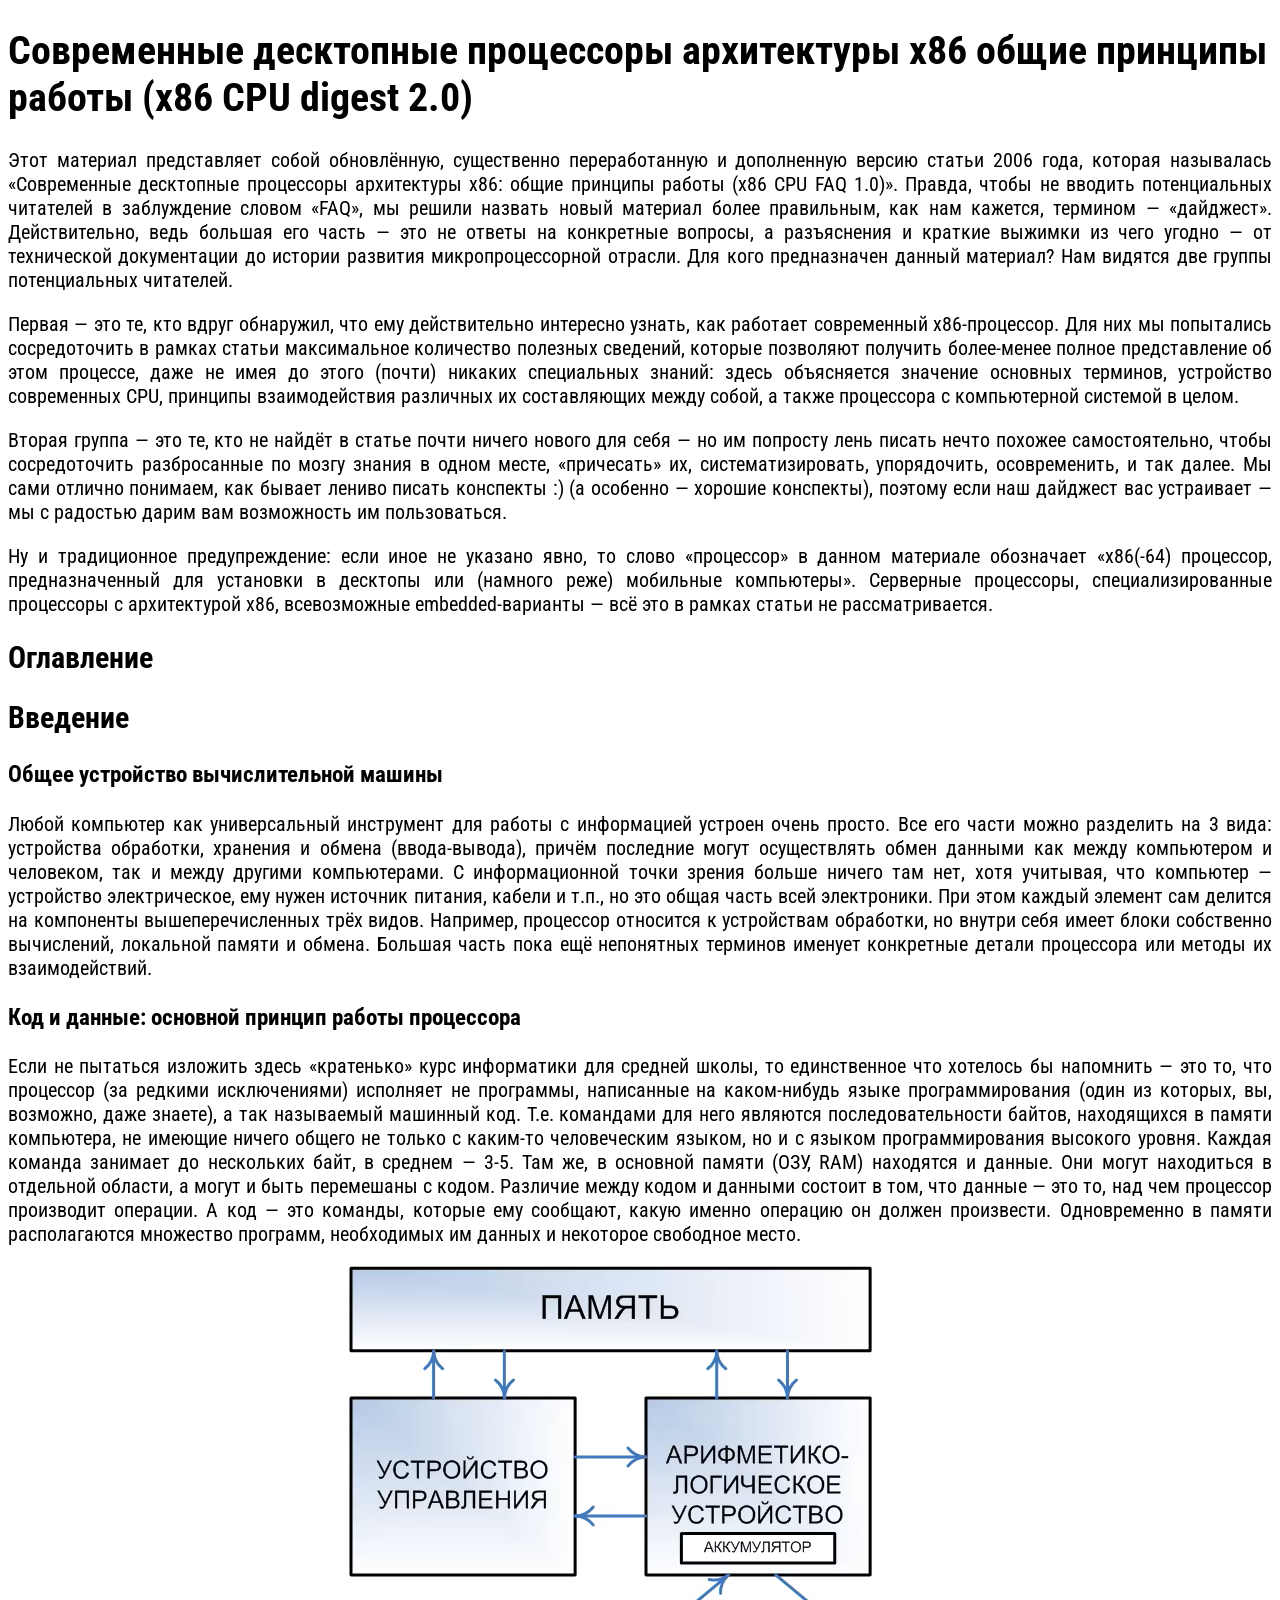
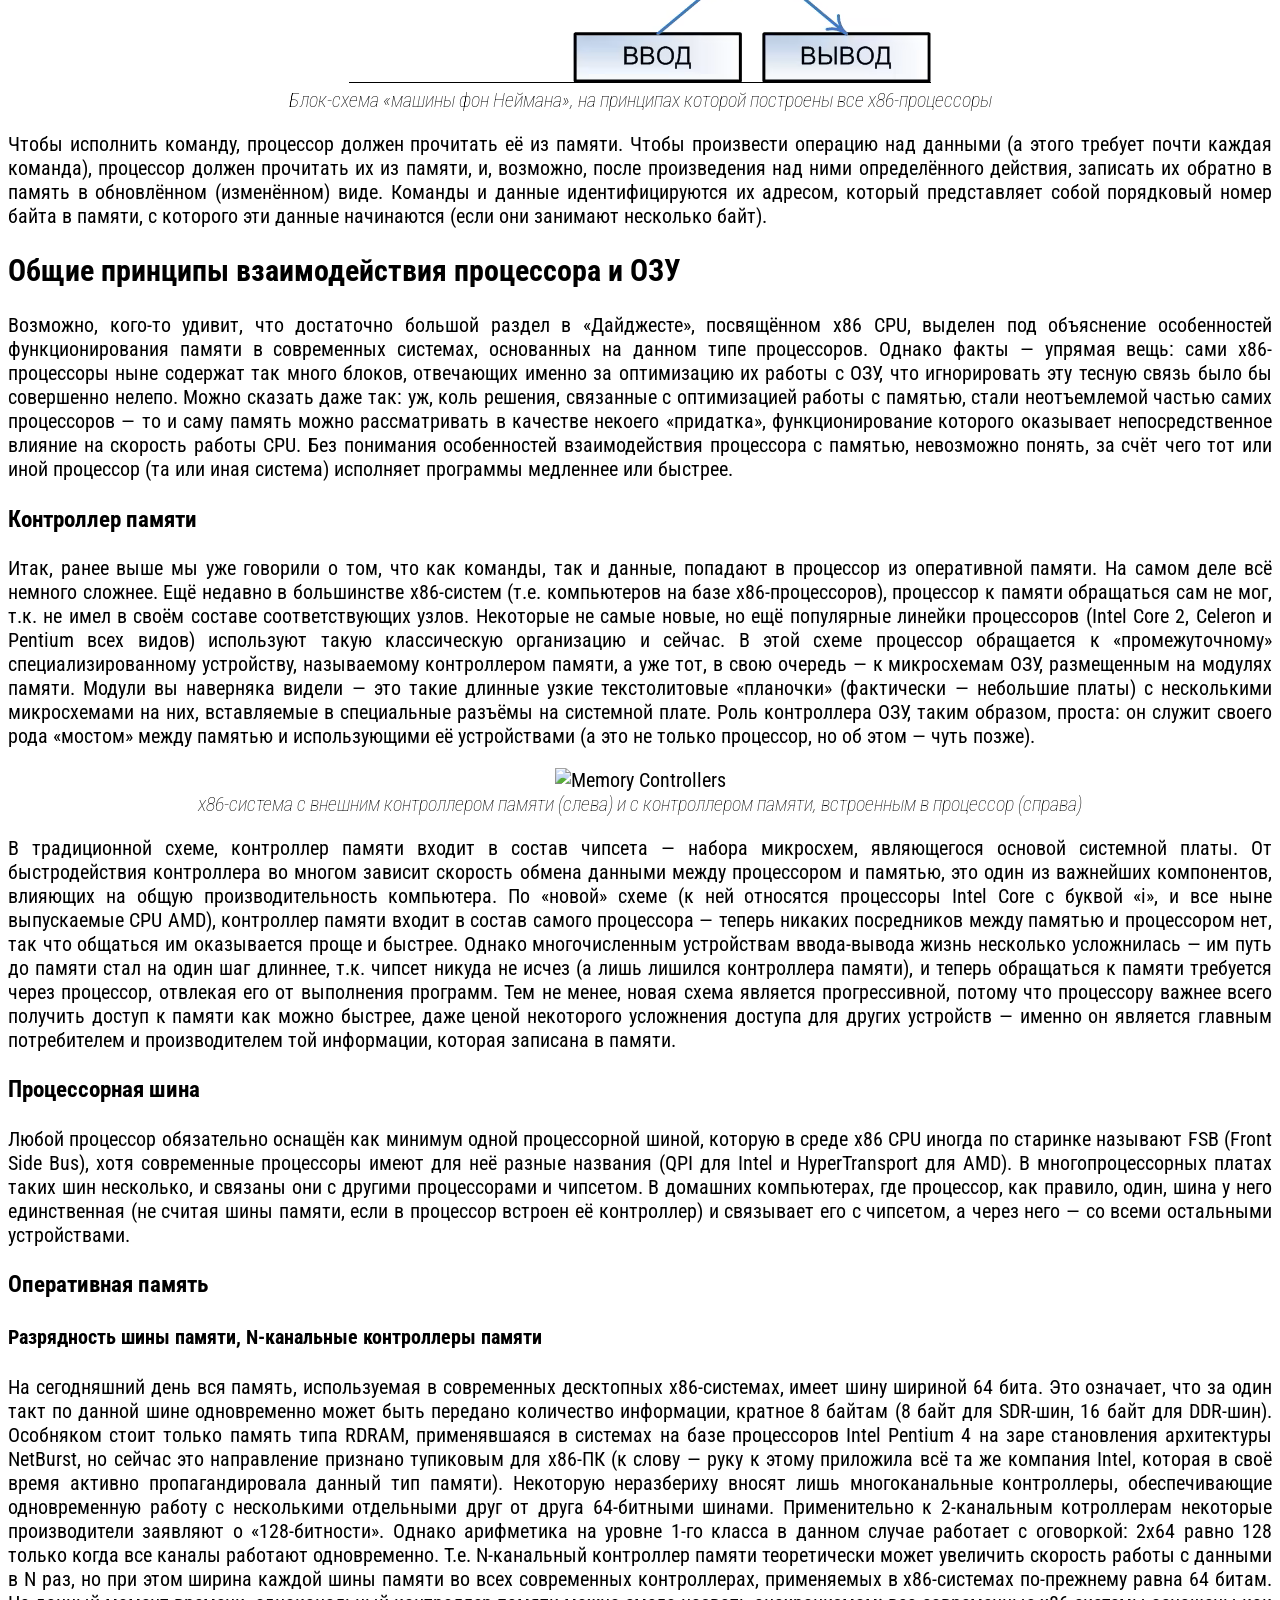
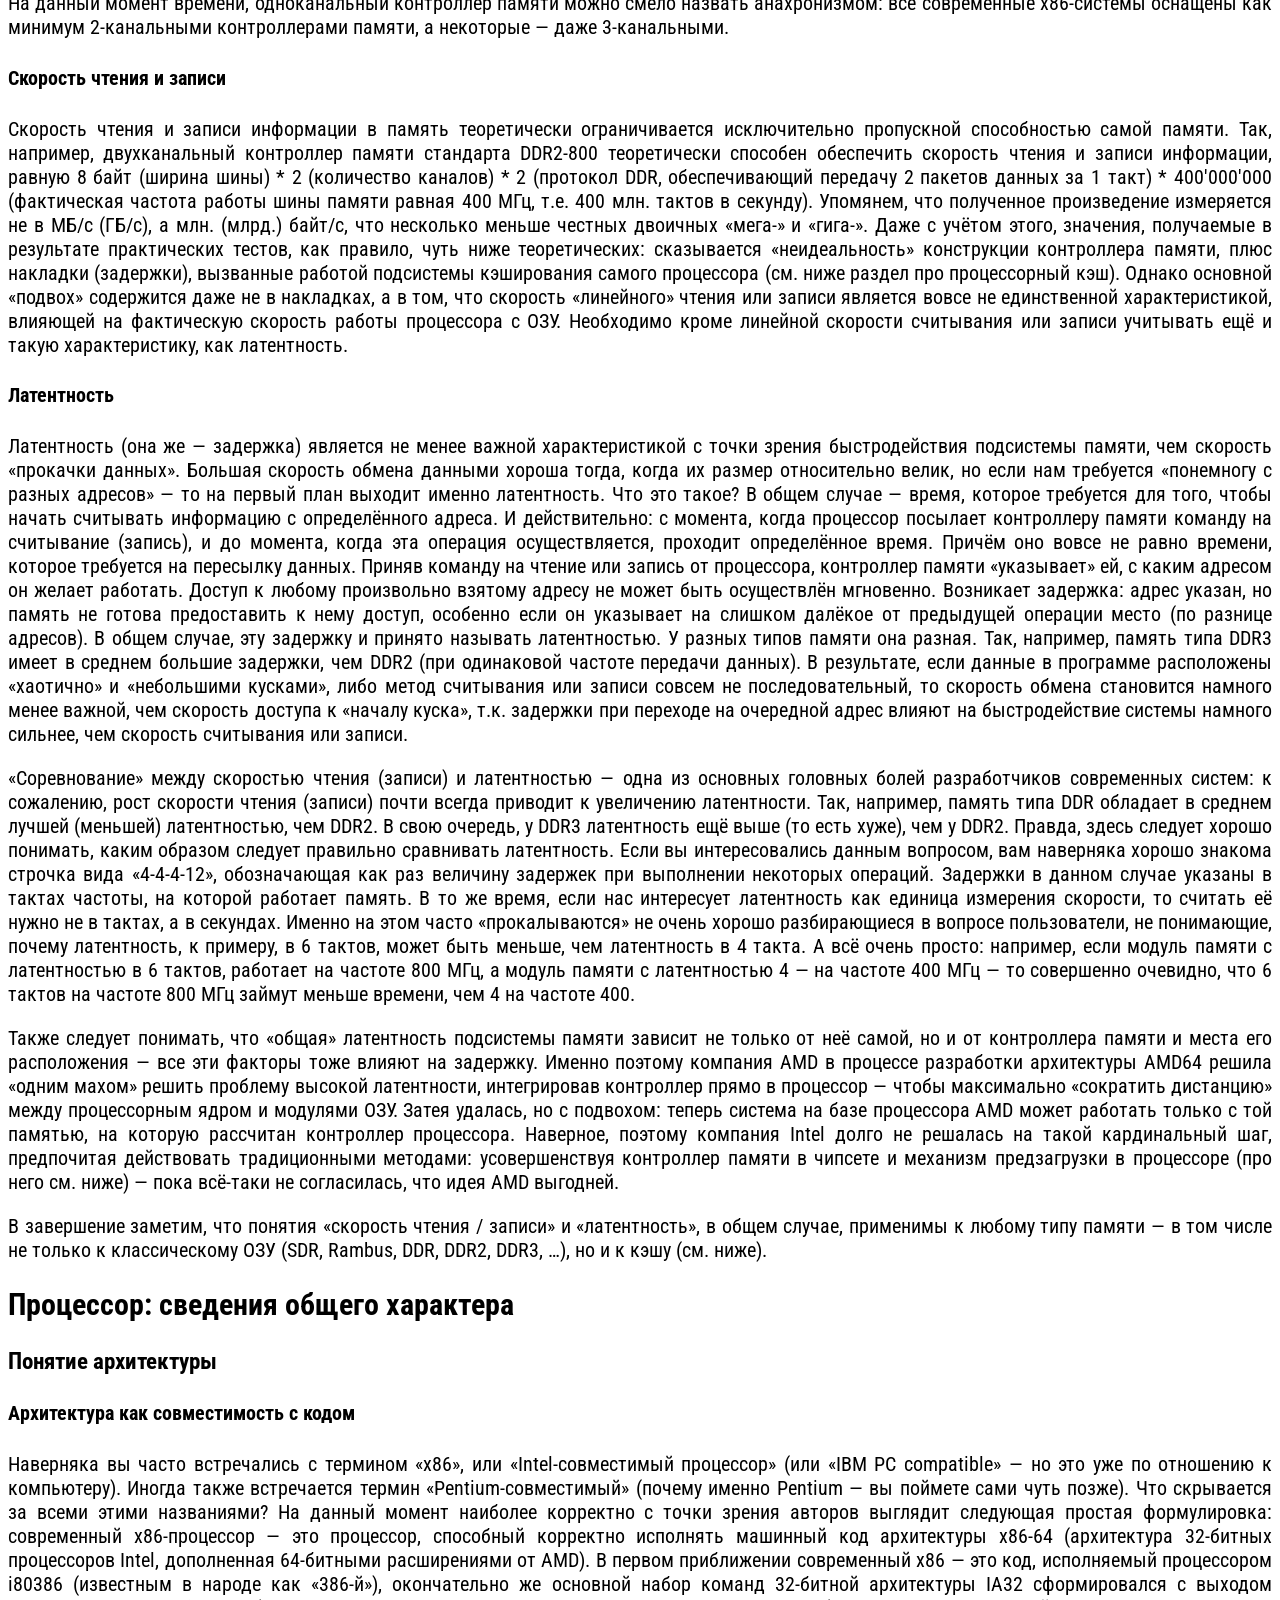
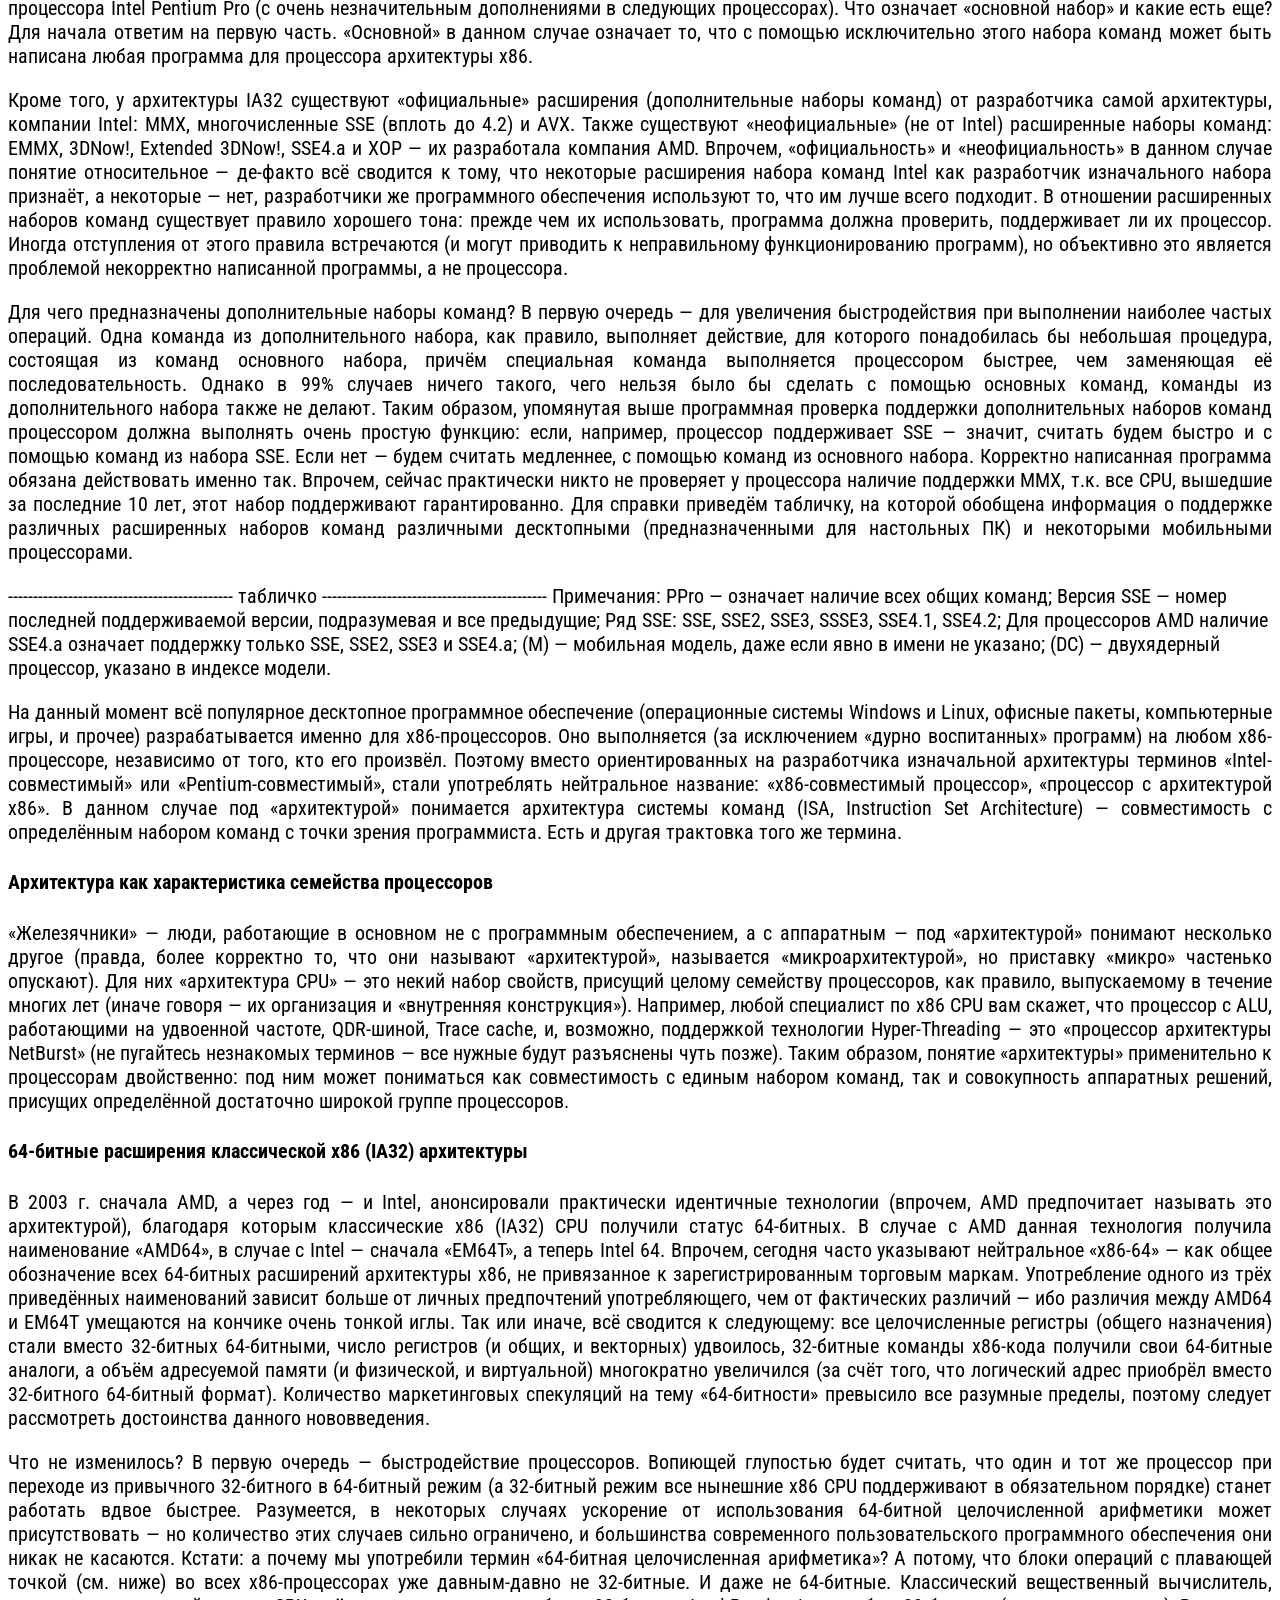
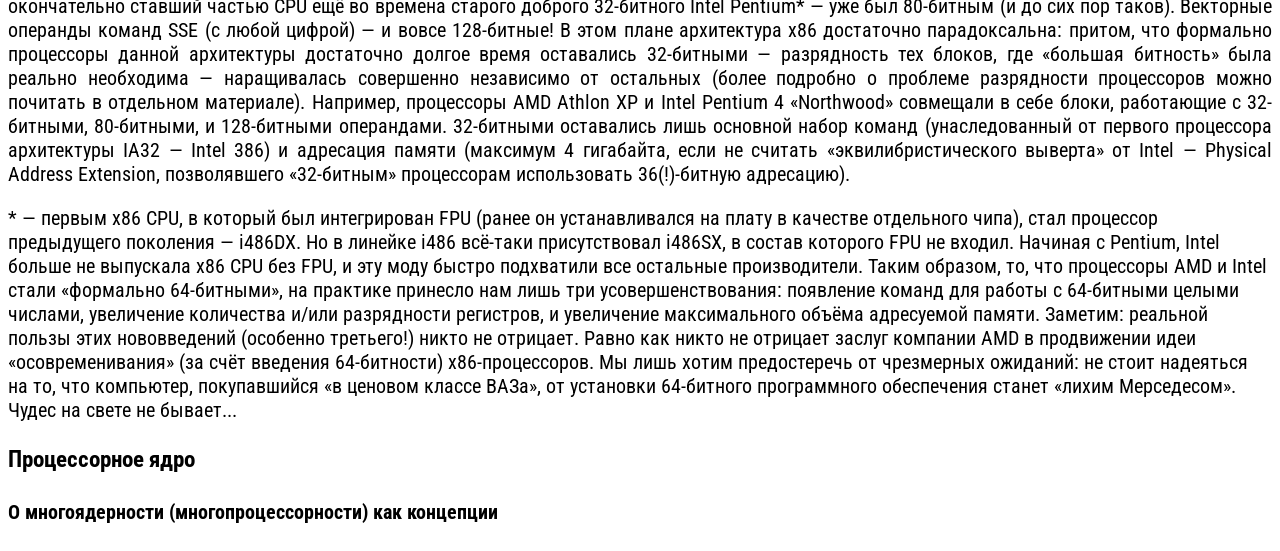
==== 01-CPU/CPU.html @ c7d67971 "CPU Markup" ====
﻿<!DOCTYPE html>
<html lang="en">
<head>
    <meta charset="UTF-8">
    <title>CPU</title>
    <link rel="stylesheet" href="CPU.css">
</head>
<body>
<h1>Современные десктопные процессоры архитектуры x86
    общие принципы работы (x86 CPU digest 2.0)</h1>

<p>Этот материал представляет собой обновлённую, существенно переработанную и дополненную версию статьи 2006 года,
    которая называлась «Современные десктопные процессоры архитектуры x86: общие принципы работы (x86 CPU FAQ 1.0)».
    Правда, чтобы не вводить потенциальных читателей в заблуждение словом «FAQ», мы решили назвать новый материал более
    правильным, как нам кажется, термином — «дайджест». Действительно, ведь большая его часть — это не ответы на
    конкретные вопросы, а разъяснения и краткие выжимки из чего угодно — от технической документации до истории развития
    микропроцессорной отрасли. Для кого предназначен данный материал? Нам видятся две группы потенциальных
    читателей.</p>

<p>Первая — это те, кто вдруг обнаружил, что ему действительно интересно узнать, как работает современный x86-процессор.
    Для них мы попытались сосредоточить в рамках статьи максимальное количество полезных сведений, которые позволяют
    получить более-менее полное представление об этом процессе, даже не имея до этого (почти) никаких специальных
    знаний: здесь объясняется значение основных терминов, устройство современных CPU, принципы взаимодействия различных
    их составляющих между собой, а также процессора с компьютерной системой в целом.</p>

<p>Вторая группа — это те, кто не найдёт в статье почти ничего нового для себя — но им попросту лень писать нечто
    похожее самостоятельно, чтобы сосредоточить разбросанные по мозгу знания в одном месте, «причесать» их,
    систематизировать, упорядочить, осовременить, и так далее. Мы сами отлично понимаем, как бывает лениво писать
    конспекты :) (а особенно — хорошие конспекты), поэтому если наш дайджест вас устраивает — мы с радостью дарим вам
    возможность им пользоваться.</p>

<p>Ну и традиционное предупреждение: если иное не указано явно, то слово «процессор» в данном материале обозначает
    «x86(-64) процессор, предназначенный для установки в десктопы или (намного реже) мобильные компьютеры». Серверные
    процессоры, специализированные процессоры с архитектурой x86, всевозможные embedded-варианты — всё это в рамках
    статьи не рассматривается.</p>

<h2>Оглавление</h2>

<h2>Введение</h2>
<h3>Общее устройство вычислительной машины</h3>
<p>Любой компьютер как универсальный инструмент для работы с информацией устроен очень просто. Все его части можно
    разделить на 3 вида: устройства обработки, хранения и обмена (ввода-вывода), причём последние могут осуществлять
    обмен данными как между компьютером и человеком, так и между другими компьютерами. С информационной точки зрения
    больше ничего там нет, хотя учитывая, что компьютер — устройство электрическое, ему нужен источник питания, кабели и
    т.п., но это общая часть всей электроники. При этом каждый элемент сам делится на компоненты вышеперечисленных трёх
    видов. Например, процессор относится к устройствам обработки, но внутри себя имеет блоки собственно вычислений,
    локальной памяти и обмена. Большая часть пока ещё непонятных терминов именует конкретные детали процессора или
    методы их взаимодействий.</p>

<h3>Код и данные: основной принцип работы процессора</h3>
<p>Если не пытаться изложить здесь «кратенько» курс информатики для средней школы, то единственное что хотелось бы
    напомнить — это то, что процессор (за редкими исключениями) исполняет не программы, написанные на каком-нибудь языке
    программирования (один из которых, вы, возможно, даже знаете), а так называемый машинный код. Т.е. командами для
    него являются последовательности байтов, находящихся в памяти компьютера, не имеющие ничего общего не только с
    каким-то человеческим языком, но и с языком программирования высокого уровня. Каждая команда занимает до нескольких
    байт, в среднем — 3-5. Там же, в основной памяти (ОЗУ, RAM) находятся и данные. Они могут находиться в отдельной
    области, а могут и быть перемешаны с кодом. Различие между кодом и данными состоит в том, что данные — это то, над
    чем процессор производит операции. А код — это команды, которые ему сообщают, какую именно операцию он должен
    произвести. Одновременно в памяти располагаются множество программ, необходимых им данных и некоторое свободное
    место.</p>

<figure>
    <img src="img/von-neumann.png" alt="Von Neumann Computer" title="Архитектура Фон-Неймана">
<figcaption>Блок-схема «машины фон Неймана»,
    на принципах которой построены все x86-процессоры</figcaption>
</figure>

<p>Чтобы исполнить команду, процессор должен прочитать её из памяти. Чтобы произвести операцию над данными (а этого
    требует почти каждая команда), процессор должен прочитать их из памяти, и, возможно, после произведения над ними
    определённого действия, записать их обратно в память в обновлённом (изменённом) виде. Команды и данные
    идентифицируются их адресом, который представляет собой порядковый номер байта в памяти, с которого эти данные
    начинаются (если они занимают несколько байт).</p>

<h2>Общие принципы взаимодействия процессора и ОЗУ</h2>
<p>
    Возможно, кого-то удивит, что достаточно большой раздел в «Дайджесте», посвящённом x86 CPU, выделен под объяснение
    особенностей функционирования памяти в современных системах, основанных на данном типе процессоров. Однако факты —
    упрямая вещь: сами x86-процессоры ныне содержат так много блоков, отвечающих именно за оптимизацию их работы с ОЗУ,
    что игнорировать эту тесную связь было бы совершенно нелепо. Можно сказать даже так: уж, коль решения, связанные с
    оптимизацией работы с памятью, стали неотъемлемой частью самих процессоров — то и саму память можно рассматривать в
    качестве некоего «придатка», функционирование которого оказывает непосредственное влияние на скорость работы CPU.
    Без понимания особенностей взаимодействия процессора с памятью, невозможно понять, за счёт чего тот или иной
    процессор (та или иная система) исполняет программы медленнее или быстрее.
</p>
<h3>Контроллер памяти</h3>
<p>Итак, ранее выше мы уже говорили о том, что как команды, так и данные, попадают в процессор из оперативной памяти. На
    самом деле всё немного сложнее. Ещё недавно в большинстве x86-систем (т.е. компьютеров на базе x86-процессоров),
    процессор к памяти обращаться сам не мог, т.к. не имел в своём составе соответствующих узлов. Некоторые не самые
    новые, но ещё популярные линейки процессоров (Intel Core 2, Celeron и Pentium всех видов) используют такую
    классическую организацию и сейчас. В этой схеме процессор обращается к «промежуточному» специализированному
    устройству, называемому контроллером памяти, а уже тот, в свою очередь — к микросхемам ОЗУ, размещенным на модулях
    памяти. Модули вы наверняка видели — это такие длинные узкие текстолитовые «планочки» (фактически — небольшие платы)
    с несколькими микросхемами на них, вставляемые в специальные разъёмы на системной плате. Роль контроллера ОЗУ, таким
    образом, проста: он служит своего рода «мостом» между памятью и использующими её устройствами (а это не только
    процессор, но об этом — чуть позже).</p>

<figure><img src="https://media.ixbt.site/opti/https://www.ixbt.com/cpu/images/cpu-digest-2009/ext-vs-int.png"
        alt="Memory Controllers" title="Типы контроллеров памяти">
<figcaption>
    x86-система с внешним контроллером памяти (слева)
    и с контроллером памяти, встроенным в процессор (справа)
</figcaption>
</figure>

<p>В традиционной схеме, контроллер памяти входит в состав чипсета — набора микросхем, являющегося основой системной
    платы. От быстродействия контроллера во многом зависит скорость обмена данными между процессором и памятью, это один
    из важнейших компонентов, влияющих на общую производительность компьютера. По «новой» схеме (к ней относятся
    процессоры Intel Core с буквой «i», и все ныне выпускаемые CPU AMD), контроллер памяти входит в состав самого
    процессора — теперь никаких посредников между памятью и процессором нет, так что общаться им оказывается проще и
    быстрее. Однако многочисленным устройствам ввода-вывода жизнь несколько усложнилась — им путь до памяти стал на один
    шаг длиннее, т.к. чипсет никуда не исчез (а лишь лишился контроллера памяти), и теперь обращаться к памяти требуется
    через процессор, отвлекая его от выполнения программ. Тем не менее, новая схема является прогрессивной, потому что
    процессору важнее всего получить доступ к памяти как можно быстрее, даже ценой некоторого усложнения доступа для
    других устройств — именно он является главным потребителем и производителем той информации, которая записана в
    памяти.</p>

<h3>Процессорная шина</h3>
<p>Любой процессор обязательно оснащён как минимум одной процессорной шиной, которую в среде x86 CPU иногда по старинке
    называют FSB (Front Side Bus), хотя современные процессоры имеют для неё разные названия (QPI для Intel и
    HyperTransport для AMD). В многопроцессорных платах таких шин несколько, и связаны они с другими процессорами и
    чипсетом. В домашних компьютерах, где процессор, как правило, один, шина у него единственная (не считая шины памяти,
    если в процессор встроен её контроллер) и связывает его с чипсетом, а через него — со всеми остальными
    устройствами.</p>

<h3>Оперативная память</h3>
<h4>Разрядность шины памяти, N-канальные контроллеры памяти</h4>
<p>На сегодняшний день вся память, используемая в современных десктопных x86-системах, имеет шину шириной 64 бита. Это
    означает, что за один такт по данной шине одновременно может быть передано количество информации, кратное 8 байтам
    (8 байт для SDR-шин, 16 байт для DDR-шин). Особняком стоит только память типа RDRAM, применявшаяся в системах на
    базе процессоров Intel Pentium 4 на заре становления архитектуры NetBurst, но сейчас это направление признано
    тупиковым для x86-ПК (к слову — руку к этому приложила всё та же компания Intel, которая в своё время активно
    пропагандировала данный тип памяти). Некоторую неразбериху вносят лишь многоканальные контроллеры, обеспечивающие
    одновременную работу с несколькими отдельными друг от друга 64-битными шинами. Применительно к 2-канальным
    котроллерам некоторые производители заявляют о «128-битности». Однако арифметика на уровне 1-го класса в данном
    случае работает с оговоркой: 2x64 равно 128 только когда все каналы работают одновременно. Т.е. N-канальный
    контроллер памяти теоретически может увеличить скорость работы с данными в N раз, но при этом ширина каждой шины
    памяти во всех современных контроллерах, применяемых в x86-системах по-прежнему равна 64 битам. На данный момент
    времени, одноканальный контроллер памяти можно смело назвать анахронизмом: все современные x86-системы оснащены как
    минимум 2-канальными контроллерами памяти, а некоторые — даже 3-канальными.</p>

<h4>Скорость чтения и записи</h4>
<p>Скорость чтения и записи информации в память теоретически ограничивается исключительно пропускной способностью самой
    памяти. Так, например, двухканальный контроллер памяти стандарта DDR2-800 теоретически способен обеспечить скорость
    чтения и записи информации, равную 8 байт (ширина шины) * 2 (количество каналов) * 2 (протокол DDR, обеспечивающий
    передачу 2 пакетов данных за 1 такт) * 400'000'000 (фактическая частота работы шины памяти равная 400 МГц, т.е. 400
    млн. тактов в секунду). Упомянем, что полученное произведение измеряется не в МБ/с (ГБ/с), а млн. (млрд.) байт/с,
    что несколько меньше честных двоичных «мега-» и «гига-». Даже с учётом этого, значения, получаемые в результате
    практических тестов, как правило, чуть ниже теоретических: сказывается «неидеальность» конструкции контроллера
    памяти, плюс накладки (задержки), вызванные работой подсистемы кэширования самого процессора (см. ниже раздел про
    процессорный кэш). Однако основной «подвох» содержится даже не в накладках, а в том, что скорость «линейного» чтения
    или записи является вовсе не единственной характеристикой, влияющей на фактическую скорость работы процессора с ОЗУ.
    Необходимо кроме линейной скорости считывания или записи учитывать ещё и такую характеристику, как латентность.</p>

<h4>Латентность</h4>
<p>Латентность (она же — задержка) является не менее важной характеристикой с точки зрения быстродействия подсистемы
    памяти, чем скорость «прокачки данных». Большая скорость обмена данными хороша тогда, когда их размер относительно
    велик, но если нам требуется «понемногу с разных адресов» — то на первый план выходит именно латентность. Что это
    такое? В общем случае — время, которое требуется для того, чтобы начать считывать информацию с определённого адреса.
    И действительно: с момента, когда процессор посылает контроллеру памяти команду на считывание (запись), и до
    момента, когда эта операция осуществляется, проходит определённое время. Причём оно вовсе не равно времени, которое
    требуется на пересылку данных. Приняв команду на чтение или запись от процессора, контроллер памяти «указывает» ей,
    с каким адресом он желает работать. Доступ к любому произвольно взятому адресу не может быть осуществлён мгновенно.
    Возникает задержка: адрес указан, но память не готова предоставить к нему доступ, особенно если он указывает на
    слишком далёкое от предыдущей операции место (по разнице адресов). В общем случае, эту задержку и принято называть
    латентностью. У разных типов памяти она разная. Так, например, память типа DDR3 имеет в среднем большие задержки,
    чем DDR2 (при одинаковой частоте передачи данных). В результате, если данные в программе расположены «хаотично» и
    «небольшими кусками», либо метод считывания или записи совсем не последовательный, то скорость обмена становится
    намного менее важной, чем скорость доступа к «началу куска», т.к. задержки при переходе на очередной адрес влияют на
    быстродействие системы намного сильнее, чем скорость считывания или записи.</p>

<p>«Соревнование» между скоростью чтения (записи) и латентностью — одна из основных головных болей разработчиков
    современных систем: к сожалению, рост скорости чтения (записи) почти всегда приводит к увеличению латентности. Так,
    например, память типа DDR обладает в среднем лучшей (меньшей) латентностью, чем DDR2. В свою очередь, у DDR3
    латентность ещё выше (то есть хуже), чем у DDR2. Правда, здесь следует хорошо понимать, каким образом следует
    правильно сравнивать латентность. Если вы интересовались данным вопросом, вам наверняка хорошо знакома строчка вида
    «4-4-4-12», обозначающая как раз величину задержек при выполнении некоторых операций. Задержки в данном случае
    указаны в тактах частоты, на которой работает память. В то же время, если нас интересует латентность как единица
    измерения скорости, то считать её нужно не в тактах, а в секундах. Именно на этом часто «прокалываются» не очень
    хорошо разбирающиеся в вопросе пользователи, не понимающие, почему латентность, к примеру, в 6 тактов, может быть
    меньше, чем латентность в 4 такта. А всё очень просто: например, если модуль памяти с латентностью в 6 тактов,
    работает на частоте 800 МГц, а модуль памяти с латентностью 4 — на частоте 400 МГц — то совершенно очевидно, что 6
    тактов на частоте 800 МГц займут меньше времени, чем 4 на частоте 400.</p>

<p>Также следует понимать, что «общая» латентность подсистемы памяти зависит не только от неё самой, но и от контроллера
    памяти и места его расположения — все эти факторы тоже влияют на задержку. Именно поэтому компания AMD в процессе
    разработки архитектуры AMD64 решила «одним махом» решить проблему высокой латентности, интегрировав контроллер прямо
    в процессор — чтобы максимально «сократить дистанцию» между процессорным ядром и модулями ОЗУ. Затея удалась, но с
    подвохом: теперь система на базе процессора AMD может работать только с той памятью, на которую рассчитан контроллер
    процессора. Наверное, поэтому компания Intel долго не решалась на такой кардинальный шаг, предпочитая действовать
    традиционными методами: усовершенствуя контроллер памяти в чипсете и механизм предзагрузки в процессоре (про него
    см. ниже) — пока всё-таки не согласилась, что идея AMD выгодней.</p>

<p>В завершение заметим, что понятия «скорость чтения / записи» и «латентность», в общем случае, применимы к любому типу
    памяти — в том числе не только к классическому ОЗУ (SDR, Rambus, DDR, DDR2, DDR3, …), но и к кэшу (см. ниже).</p>

<h2>Процессор: сведения общего характера</h2>
<h3>Понятие архитектуры</h3>
<h4>Архитектура как совместимость с кодом</h4>
<p>Наверняка вы часто встречались с термином «x86», или «Intel-совместимый процессор» (или «IBM PC compatible» — но это
    уже по отношению к компьютеру). Иногда также встречается термин «Pentium-совместимый» (почему именно Pentium — вы
    поймете сами чуть позже). Что скрывается за всеми этими названиями? На данный момент наиболее корректно с точки
    зрения авторов выглядит следующая простая формулировка: современный x86-процессор — это процессор, способный
    корректно исполнять машинный код архитектуры x86-64 (архитектура 32-битных процессоров Intel, дополненная 64-битными
    расширениями от AMD). В первом приближении современный x86 — это код, исполняемый процессором i80386 (известным в
    народе как «386-й»), окончательно же основной набор команд 32-битной архитектуры IA32 сформировался с выходом
    процессора Intel Pentium Pro (с очень незначительным дополнениями в следующих процессорах). Что означает «основной
    набор» и какие есть еще? Для начала ответим на первую часть. «Основной» в данном случае означает то, что с помощью
    исключительно этого набора команд может быть написана любая программа для процессора архитектуры x86.</p>

<p>Кроме того, у архитектуры IA32 существуют «официальные» расширения (дополнительные наборы команд) от разработчика
    самой архитектуры, компании Intel: MMX, многочисленные SSE (вплоть до 4.2) и AVX. Также существуют «неофициальные»
    (не от Intel) расширенные наборы команд: EMMX, 3DNow!, Extended 3DNow!, SSE4.a и XOP — их разработала компания AMD.
    Впрочем, «официальность» и «неофициальность» в данном случае понятие относительное — де-факто всё сводится к тому,
    что некоторые расширения набора команд Intel как разработчик изначального набора признаёт, а некоторые — нет,
    разработчики же программного обеспечения используют то, что им лучше всего подходит. В отношении расширенных наборов
    команд существует правило хорошего тона: прежде чем их использовать, программа должна проверить, поддерживает ли их
    процессор. Иногда отступления от этого правила встречаются (и могут приводить к неправильному функционированию
    программ), но объективно это является проблемой некорректно написанной программы, а не процессора.</p>

<p>Для чего предназначены дополнительные наборы команд? В первую очередь — для увеличения быстродействия при выполнении
    наиболее частых операций. Одна команда из дополнительного набора, как правило, выполняет действие, для которого
    понадобилась бы небольшая процедура, состоящая из команд основного набора, причём специальная команда выполняется
    процессором быстрее, чем заменяющая её последовательность. Однако в 99% случаев ничего такого, чего нельзя было бы
    сделать с помощью основных команд, команды из дополнительного набора также не делают. Таким образом, упомянутая выше
    программная проверка поддержки дополнительных наборов команд процессором должна выполнять очень простую функцию:
    если, например, процессор поддерживает SSE — значит, считать будем быстро и с помощью команд из набора SSE. Если нет
    — будем считать медленнее, с помощью команд из основного набора. Корректно написанная программа обязана действовать
    именно так. Впрочем, сейчас практически никто не проверяет у процессора наличие поддержки MMX, т.к. все CPU,
    вышедшие за последние 10 лет, этот набор поддерживают гарантированно. Для справки приведём табличку, на которой
    обобщена информация о поддержке различных расширенных наборов команд различными десктопными (предназначенными для
    настольных ПК) и некоторыми мобильными процессорами.</p>
---------------------------------------------
табличко
---------------------------------------------
Примечания:
PPro — означает наличие всех общих команд;
Версия SSE — номер последней поддерживаемой версии, подразумевая и все предыдущие;
Ряд SSE: SSE, SSE2, SSE3, SSSE3, SSE4.1, SSE4.2;
Для процессоров AMD наличие SSE4.a означает поддержку только SSE, SSE2, SSE3 и SSE4.a;
(M) — мобильная модель, даже если явно в имени не указано;
(DC) — двухядерный процессор, указано в индексе модели.

<p>На данный момент всё популярное десктопное программное обеспечение (операционные системы Windows и Linux, офисные
    пакеты, компьютерные игры, и прочее) разрабатывается именно для x86-процессоров. Оно выполняется (за исключением
    «дурно воспитанных» программ) на любом x86-процессоре, независимо от того, кто его произвёл. Поэтому вместо
    ориентированных на разработчика изначальной архитектуры терминов «Intel-совместимый» или «Pentium-совместимый»,
    стали употреблять нейтральное название: «x86-совместимый процессор», «процессор с архитектурой x86». В данном случае
    под «архитектурой» понимается архитектура системы команд (ISA, Instruction Set Architecture) — совместимость с
    определённым набором команд с точки зрения программиста. Есть и другая трактовка того же термина.</p>

<h4>Архитектура как характеристика семейства процессоров</h4>
<p>«Железячники» — люди, работающие в основном не с программным обеспечением, а с аппаратным — под «архитектурой»
    понимают несколько другое (правда, более корректно то, что они называют «архитектурой», называется
    «микроархитектурой», но приставку «микро» частенько опускают). Для них «архитектура CPU» — это некий набор свойств,
    присущий целому семейству процессоров, как правило, выпускаемому в течение многих лет (иначе говоря — их организация
    и «внутренняя конструкция»). Например, любой специалист по x86 CPU вам скажет, что процессор с ALU, работающими на
    удвоенной частоте, QDR-шиной, Trace cache, и, возможно, поддержкой технологии Hyper-Threading — это «процессор
    архитектуры NetBurst» (не пугайтесь незнакомых терминов — все нужные будут разъяснены чуть позже). Таким образом,
    понятие «архитектуры» применительно к процессорам двойственно: под ним может пониматься как совместимость с единым
    набором команд, так и совокупность аппаратных решений, присущих определённой достаточно широкой группе
    процессоров.</p>

<h4>64-битные расширения классической x86 (IA32) архитектуры</h4>
<p>В 2003 г. сначала AMD, а через год — и Intel, анонсировали практически идентичные технологии (впрочем, AMD
    предпочитает называть это архитектурой), благодаря которым классические x86 (IA32) CPU получили статус 64-битных. В
    случае с AMD данная технология получила наименование «AMD64», в случае с Intel — сначала «EM64T», а теперь Intel 64.
    Впрочем, сегодня часто указывают нейтральное «x86-64» — как общее обозначение всех 64-битных расширений архитектуры
    x86, не привязанное к зарегистрированным торговым маркам. Употребление одного из трёх приведённых наименований
    зависит больше от личных предпочтений употребляющего, чем от фактических различий — ибо различия между AMD64 и EM64T
    умещаются на кончике очень тонкой иглы. Так или иначе, всё сводится к следующему: все целочисленные регистры (общего
    назначения) стали вместо 32-битных 64-битными, число регистров (и общих, и векторных) удвоилось, 32-битные команды
    x86-кода получили свои 64-битные аналоги, а объём адресуемой памяти (и физической, и виртуальной) многократно
    увеличился (за счёт того, что логический адрес приобрёл вместо 32-битного 64-битный формат). Количество
    маркетинговых спекуляций на тему «64-битности» превысило все разумные пределы, поэтому следует рассмотреть
    достоинства данного нововведения.</p>

<p>Что не изменилось? В первую очередь — быстродействие процессоров. Вопиющей глупостью будет считать, что один и тот же
    процессор при переходе из привычного 32-битного в 64-битный режим (а 32-битный режим все нынешние x86 CPU
    поддерживают в обязательном порядке) станет работать вдвое быстрее. Разумеется, в некоторых случаях ускорение от
    использования 64-битной целочисленной арифметики может присутствовать — но количество этих случаев сильно
    ограничено, и большинства современного пользовательского программного обеспечения они никак не касаются. Кстати: а
    почему мы употребили термин «64-битная целочисленная арифметика»? А потому, что блоки операций с плавающей точкой
    (см. ниже) во всех x86-процессорах уже давным-давно не 32-битные. И даже не 64-битные. Классический вещественный
    вычислитель, окончательно ставший частью CPU ещё во времена старого доброго 32-битного Intel Pentium* — уже был
    80-битным (и до сих пор таков). Векторные операнды команд SSE (с любой цифрой) — и вовсе 128-битные! В этом плане
    архитектура x86 достаточно парадоксальна: притом, что формально процессоры данной архитектуры достаточно долгое
    время оставались 32-битными — разрядность тех блоков, где «большая битность» была реально необходима — наращивалась
    совершенно независимо от остальных (более подробно о проблеме разрядности процессоров можно почитать в отдельном
    материале). Например, процессоры AMD Athlon XP и Intel Pentium 4 «Northwood» совмещали в себе блоки, работающие с
    32-битными, 80-битными, и 128-битными операндами. 32-битными оставались лишь основной набор команд (унаследованный
    от первого процессора архитектуры IA32 — Intel 386) и адресация памяти (максимум 4 гигабайта, если не считать
    «эквилибристического выверта» от Intel — Physical Address Extension, позволявшего «32-битным» процессорам
    использовать 36(!)-битную адресацию).</p>

* — первым x86 CPU, в который был интегрирован FPU (ранее он устанавливался на плату в качестве отдельного чипа), стал процессор предыдущего поколения — i486DX. Но в линейке i486 всё-таки присутствовал i486SX, в состав которого FPU не входил. Начиная с Pentium, Intel больше не выпускала x86 CPU без FPU, и эту моду быстро подхватили все остальные производители.
Таким образом, то, что процессоры AMD и Intel стали «формально 64-битными», на практике принесло нам лишь три усовершенствования: появление команд для работы с 64-битными целыми числами, увеличение количества и/или разрядности регистров, и увеличение максимального объёма адресуемой памяти. Заметим: реальной пользы этих нововведений (особенно третьего!) никто не отрицает. Равно как никто не отрицает заслуг компании AMD в продвижении идеи «осовременивания» (за счёт введения 64-битности) x86-процессоров. Мы лишь хотим предостеречь от чрезмерных ожиданий: не стоит надеяться на то, что компьютер, покупавшийся «в ценовом классе ВАЗа», от установки 64-битного программного обеспечения станет «лихим Мерседесом». Чудес на свете не бывает...

<h3>Процессорное ядро</h3>
<h4>О многоядерности (многопроцессорности) как концепции</h4>

</body>
</html>
---- 01-CPU/CPU.css ----
﻿@import url('https://fonts.googleapis.com/css2?family=Roboto+Condensed:ital,wght@0,100..900;1,100..900&display=swap');

body {
    font-family: "Roboto Condensed", Tahoma, Geneva, Verdana, sans-serif;
    font-size: 20px;
}

p {

    text-align: justify;
}
img{

}
figcaption{
    /*color: dimgray;*/
    font-weight: 100;
    text-align: center;
    font-style: italic;
}
figure{
    text-align: center;
}
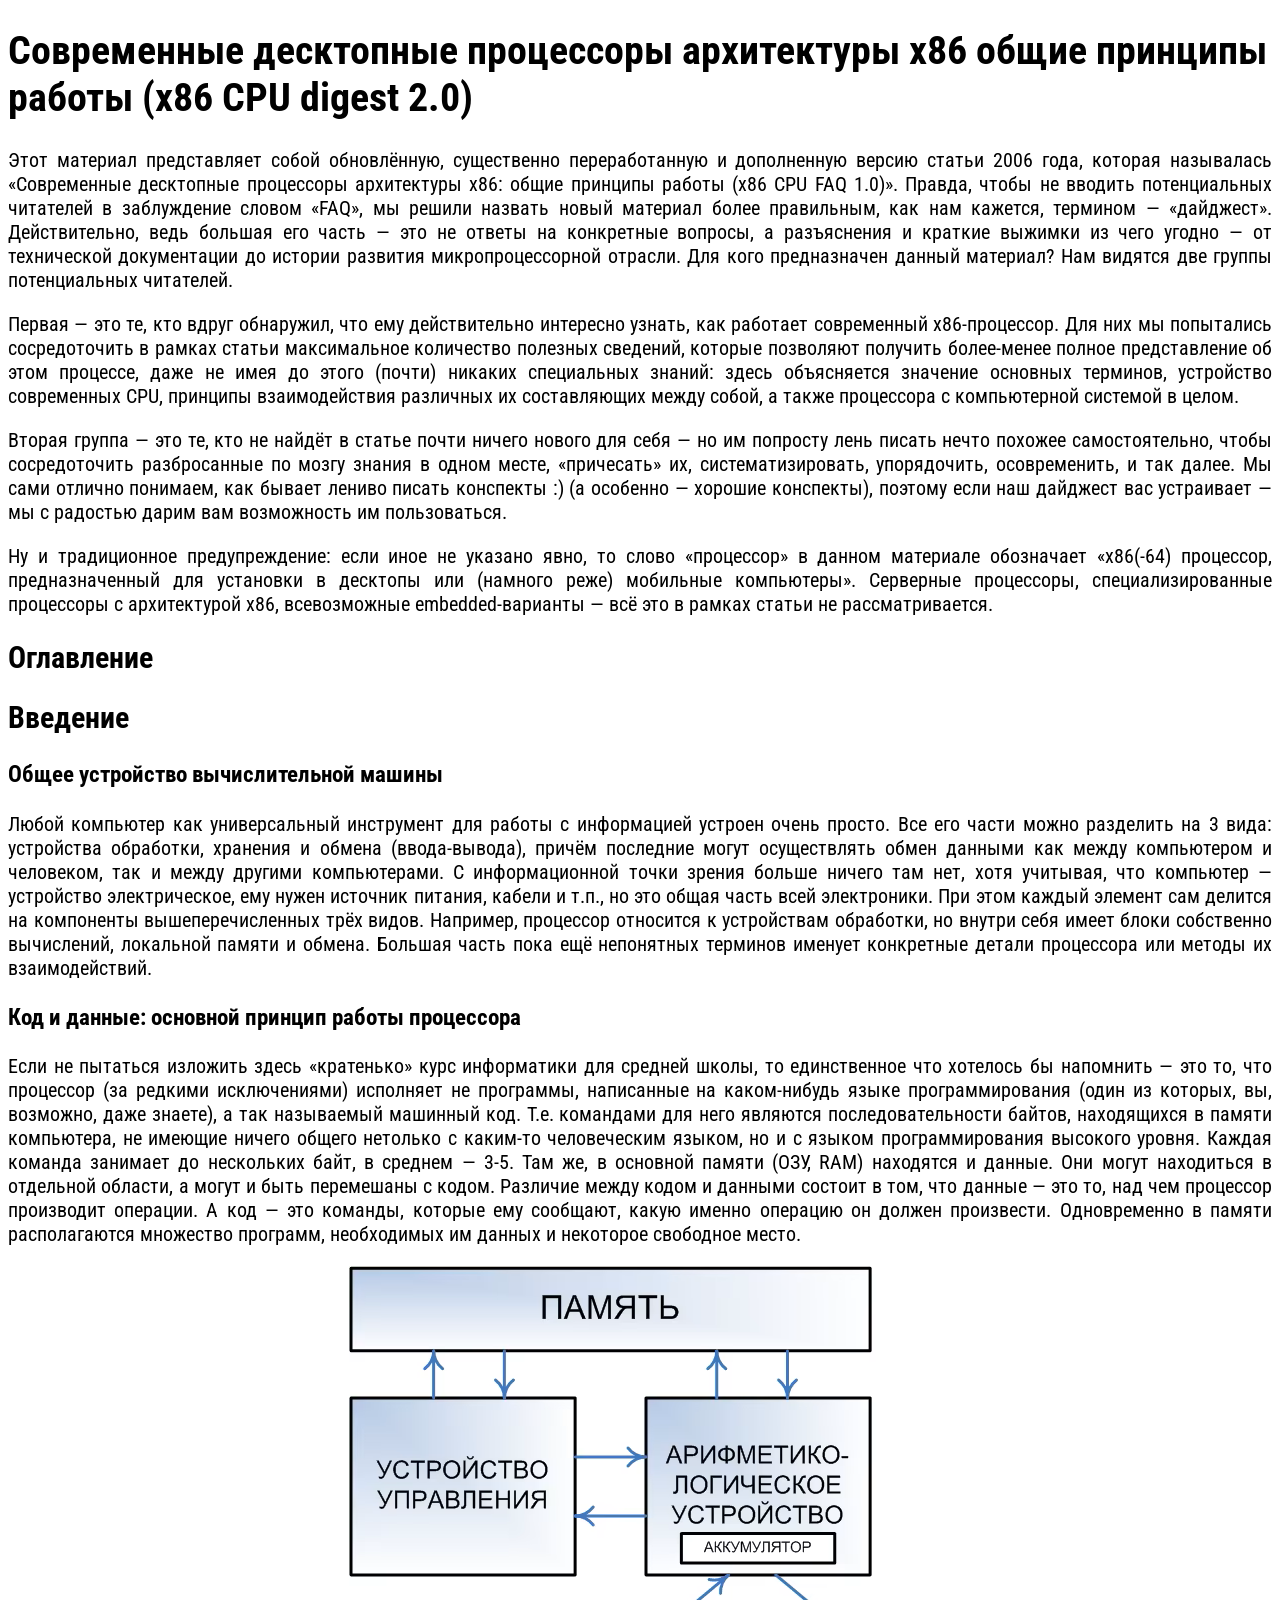
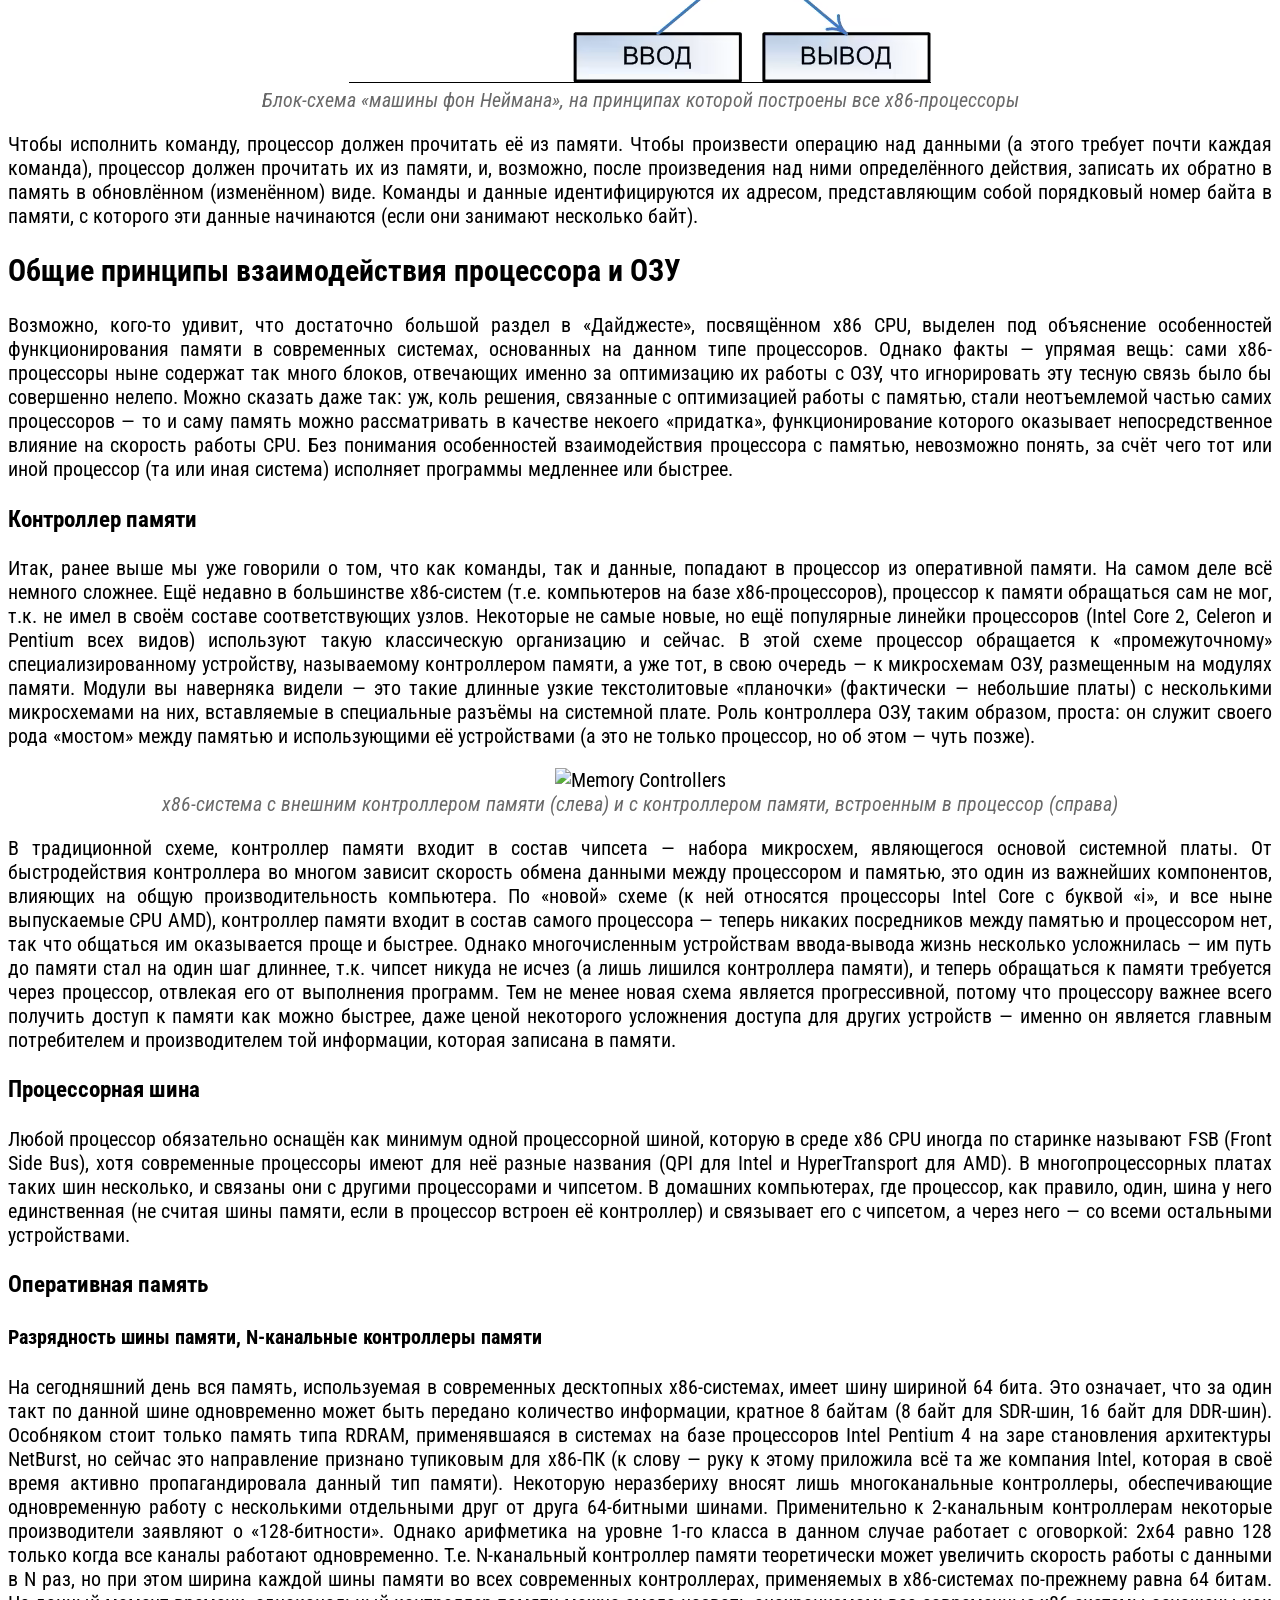
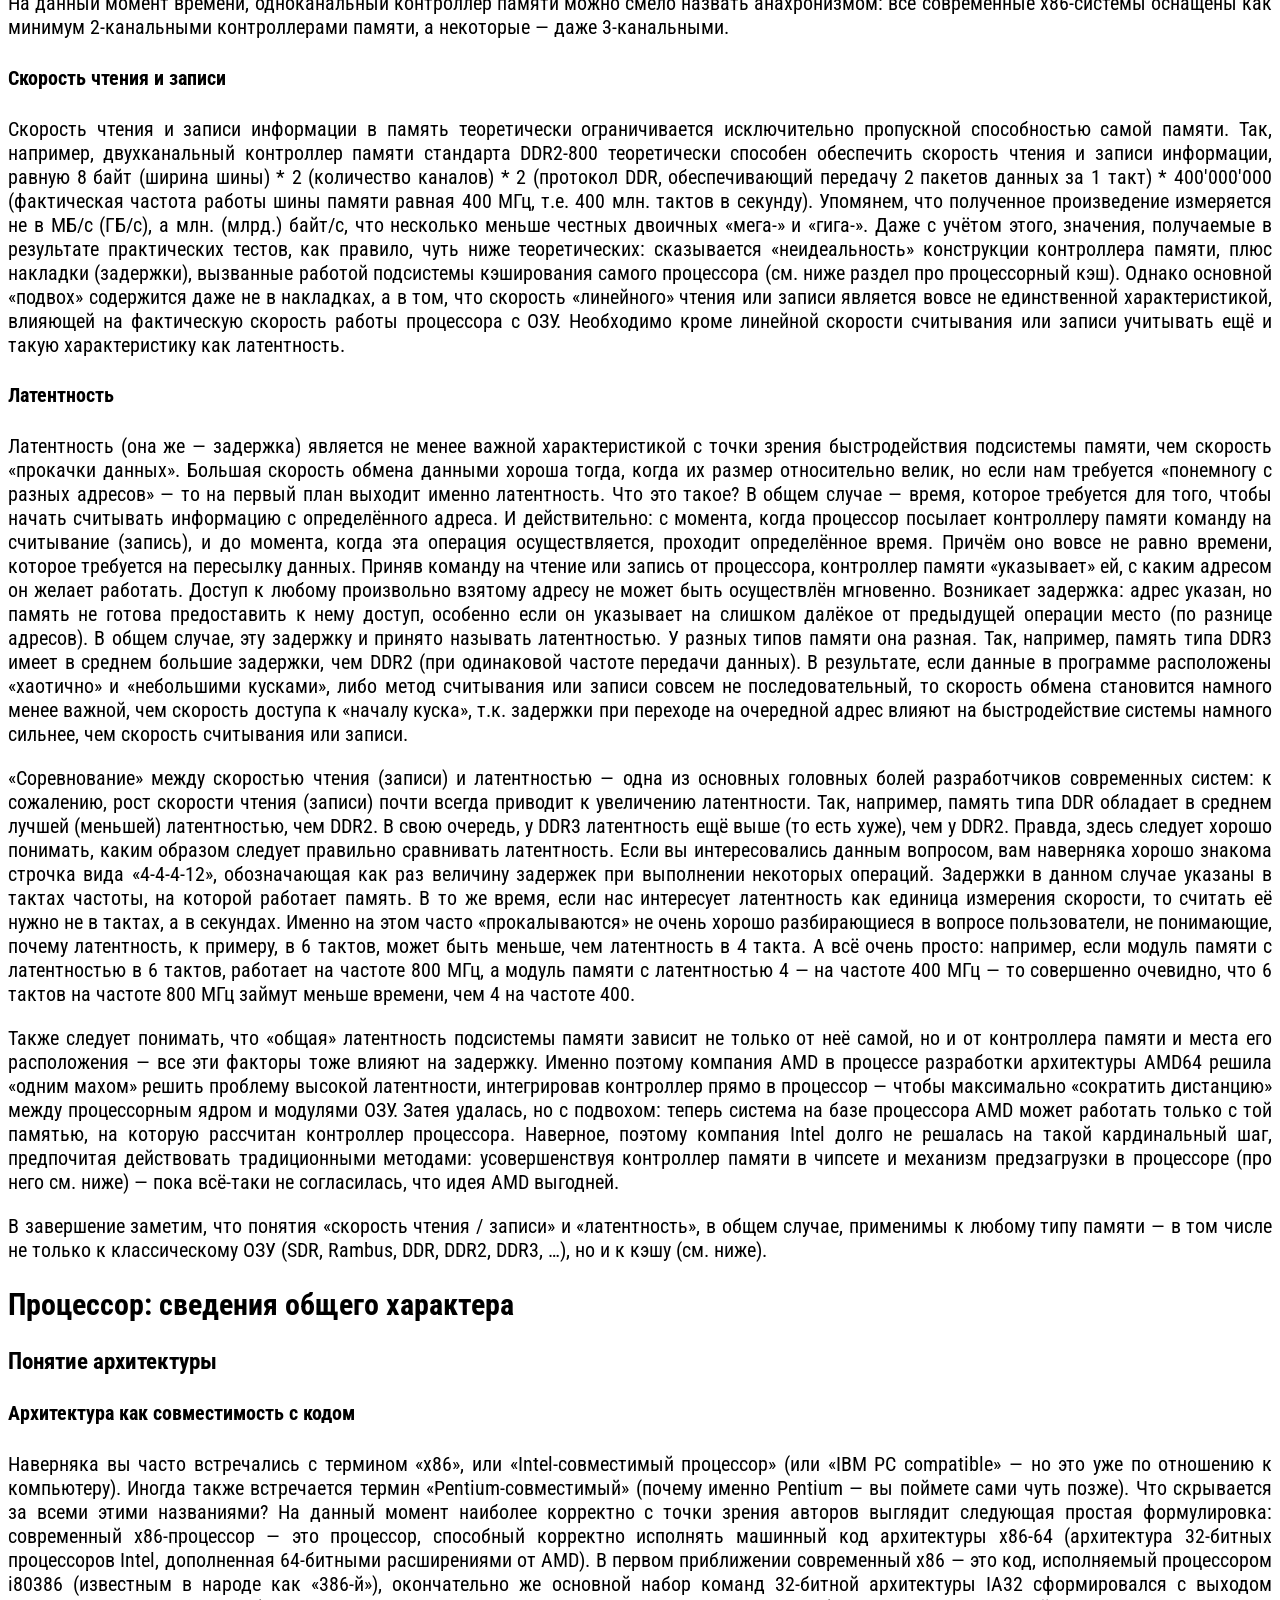
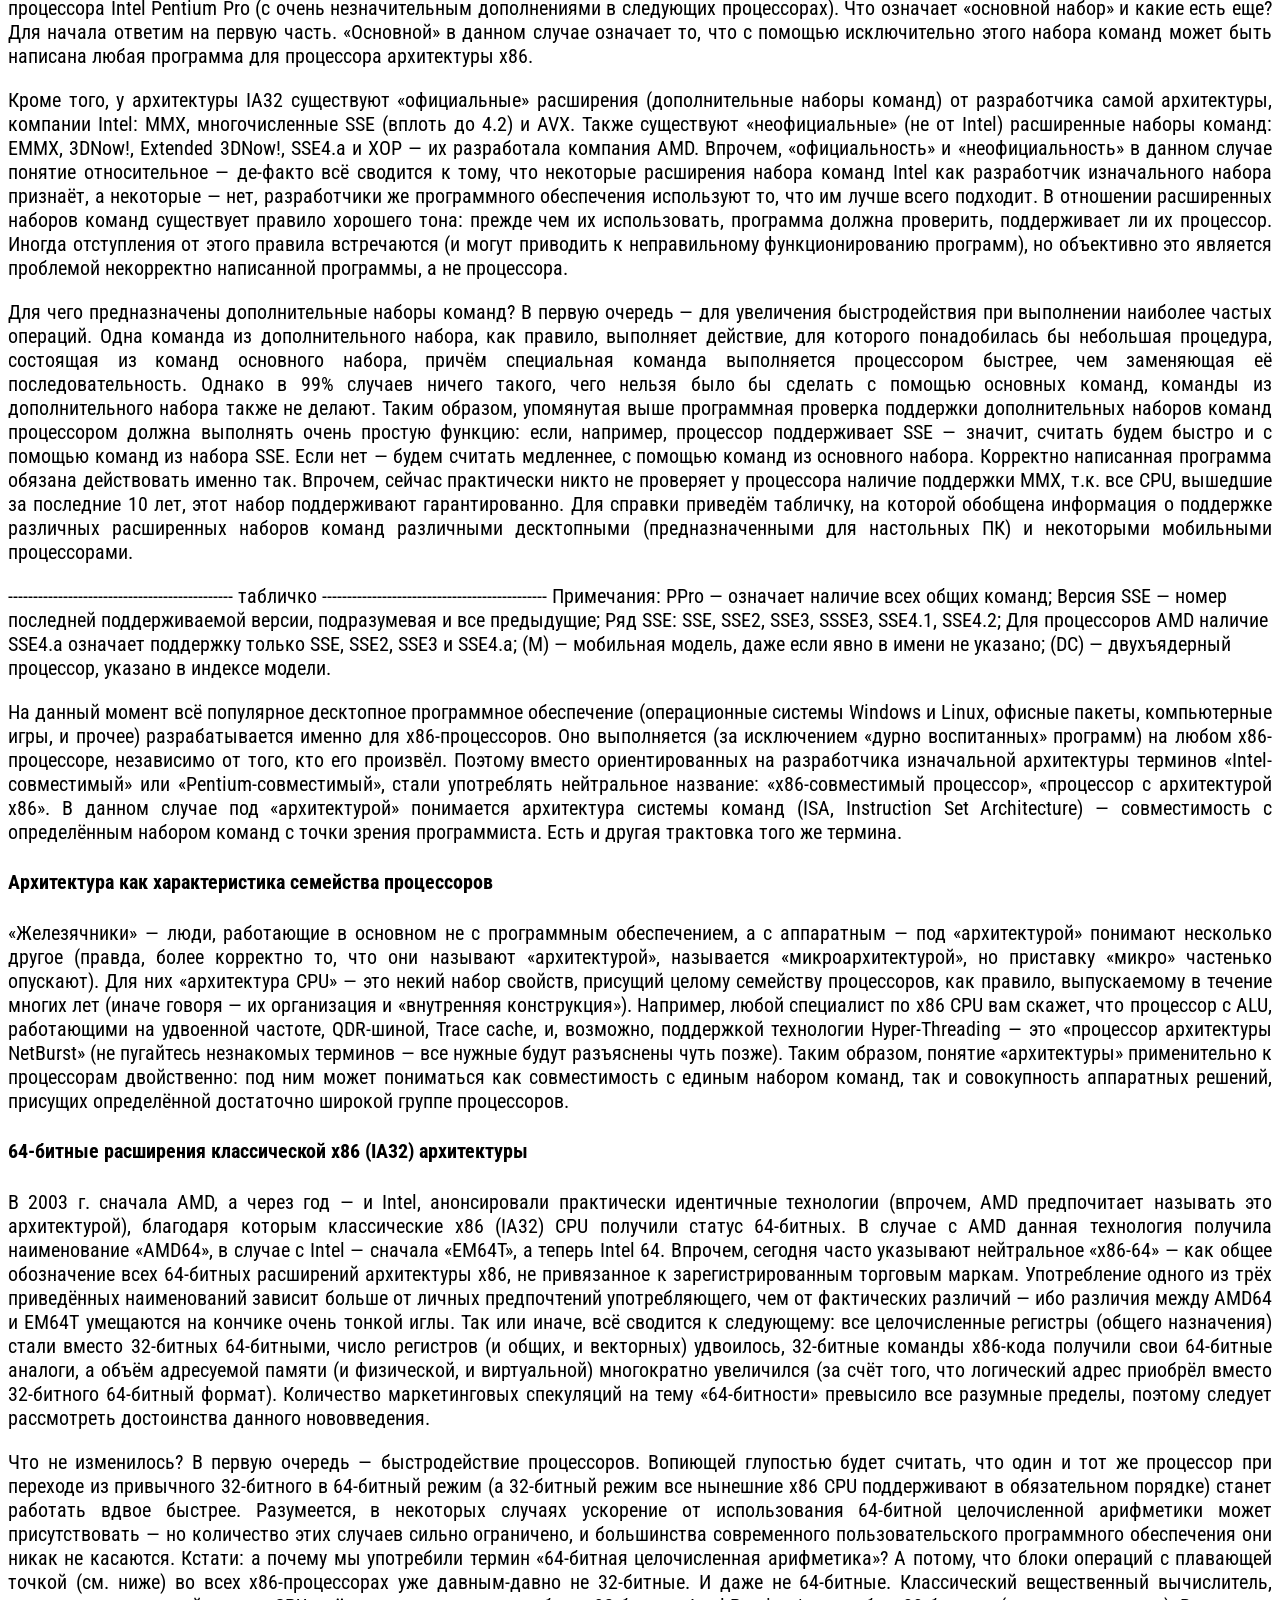
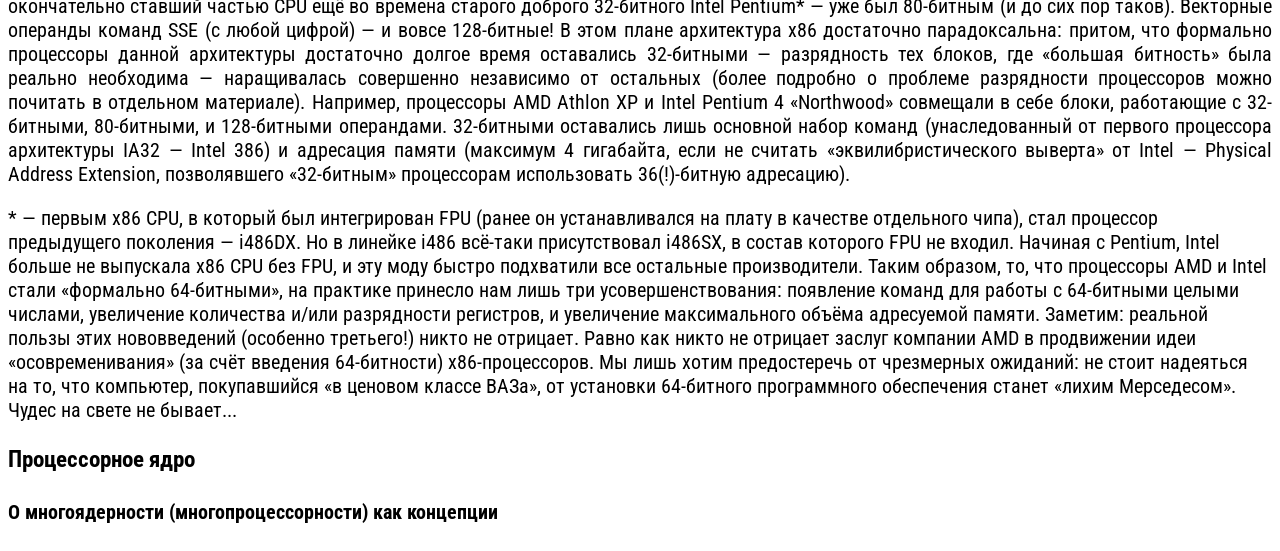
==== commit ee017e0c: "Подчистил орфографию оригинала." ====
--- a/01-CPU/CPU.html
+++ b/01-CPU/CPU.html
@@ -51,7 +51,7 @@
 <p>Если не пытаться изложить здесь «кратенько» курс информатики для средней школы, то единственное что хотелось бы
     напомнить — это то, что процессор (за редкими исключениями) исполняет не программы, написанные на каком-нибудь языке
     программирования (один из которых, вы, возможно, даже знаете), а так называемый машинный код. Т.е. командами для
-    него являются последовательности байтов, находящихся в памяти компьютера, не имеющие ничего общего не только с
+    него являются последовательности байтов, находящихся в памяти компьютера, не имеющие ничего общего нетолько с
     каким-то человеческим языком, но и с языком программирования высокого уровня. Каждая команда занимает до нескольких
     байт, в среднем — 3-5. Там же, в основной памяти (ОЗУ, RAM) находятся и данные. Они могут находиться в отдельной
     области, а могут и быть перемешаны с кодом. Различие между кодом и данными состоит в том, что данные — это то, над
@@ -68,7 +68,7 @@
 <p>Чтобы исполнить команду, процессор должен прочитать её из памяти. Чтобы произвести операцию над данными (а этого
     требует почти каждая команда), процессор должен прочитать их из памяти, и, возможно, после произведения над ними
     определённого действия, записать их обратно в память в обновлённом (изменённом) виде. Команды и данные
-    идентифицируются их адресом, который представляет собой порядковый номер байта в памяти, с которого эти данные
+    идентифицируются их адресом, представляющим собой порядковый номер байта в памяти, с которого эти данные
     начинаются (если они занимают несколько байт).</p>
 
 <h2>Общие принципы взаимодействия процессора и ОЗУ</h2>
@@ -109,7 +109,7 @@
     процессора — теперь никаких посредников между памятью и процессором нет, так что общаться им оказывается проще и
     быстрее. Однако многочисленным устройствам ввода-вывода жизнь несколько усложнилась — им путь до памяти стал на один
     шаг длиннее, т.к. чипсет никуда не исчез (а лишь лишился контроллера памяти), и теперь обращаться к памяти требуется
-    через процессор, отвлекая его от выполнения программ. Тем не менее, новая схема является прогрессивной, потому что
+    через процессор, отвлекая его от выполнения программ. Тем не менее новая схема является прогрессивной, потому что
     процессору важнее всего получить доступ к памяти как можно быстрее, даже ценой некоторого усложнения доступа для
     других устройств — именно он является главным потребителем и производителем той информации, которая записана в
     памяти.</p>
@@ -131,7 +131,7 @@
     тупиковым для x86-ПК (к слову — руку к этому приложила всё та же компания Intel, которая в своё время активно
     пропагандировала данный тип памяти). Некоторую неразбериху вносят лишь многоканальные контроллеры, обеспечивающие
     одновременную работу с несколькими отдельными друг от друга 64-битными шинами. Применительно к 2-канальным
-    котроллерам некоторые производители заявляют о «128-битности». Однако арифметика на уровне 1-го класса в данном
+    контроллерам некоторые производители заявляют о «128-битности». Однако арифметика на уровне 1-го класса в данном
     случае работает с оговоркой: 2x64 равно 128 только когда все каналы работают одновременно. Т.е. N-канальный
     контроллер памяти теоретически может увеличить скорость работы с данными в N раз, но при этом ширина каждой шины
     памяти во всех современных контроллерах, применяемых в x86-системах по-прежнему равна 64 битам. На данный момент
@@ -149,7 +149,7 @@
     памяти, плюс накладки (задержки), вызванные работой подсистемы кэширования самого процессора (см. ниже раздел про
     процессорный кэш). Однако основной «подвох» содержится даже не в накладках, а в том, что скорость «линейного» чтения
     или записи является вовсе не единственной характеристикой, влияющей на фактическую скорость работы процессора с ОЗУ.
-    Необходимо кроме линейной скорости считывания или записи учитывать ещё и такую характеристику, как латентность.</p>
+    Необходимо кроме линейной скорости считывания или записи учитывать ещё и такую характеристику как латентность.</p>
 
 <h4>Латентность</h4>
 <p>Латентность (она же — задержка) является не менее важной характеристикой с точки зрения быстродействия подсистемы
@@ -238,7 +238,7 @@
 Ряд SSE: SSE, SSE2, SSE3, SSSE3, SSE4.1, SSE4.2;
 Для процессоров AMD наличие SSE4.a означает поддержку только SSE, SSE2, SSE3 и SSE4.a;
 (M) — мобильная модель, даже если явно в имени не указано;
-(DC) — двухядерный процессор, указано в индексе модели.
+(DC) — двухъядерный процессор, указано в индексе модели.
 
 <p>На данный момент всё популярное десктопное программное обеспечение (операционные системы Windows и Linux, офисные
     пакеты, компьютерные игры, и прочее) разрабатывается именно для x86-процессоров. Оно выполняется (за исключением
--- a/01-CPU/CPU.css
+++ b/01-CPU/CPU.css
@@ -13,8 +13,8 @@
 
 }
 figcaption{
-    /*color: dimgray;*/
-    font-weight: 100;
+    color: dimgray;
+    /*font-weight: 100;*/
     text-align: center;
     font-style: italic;
 }
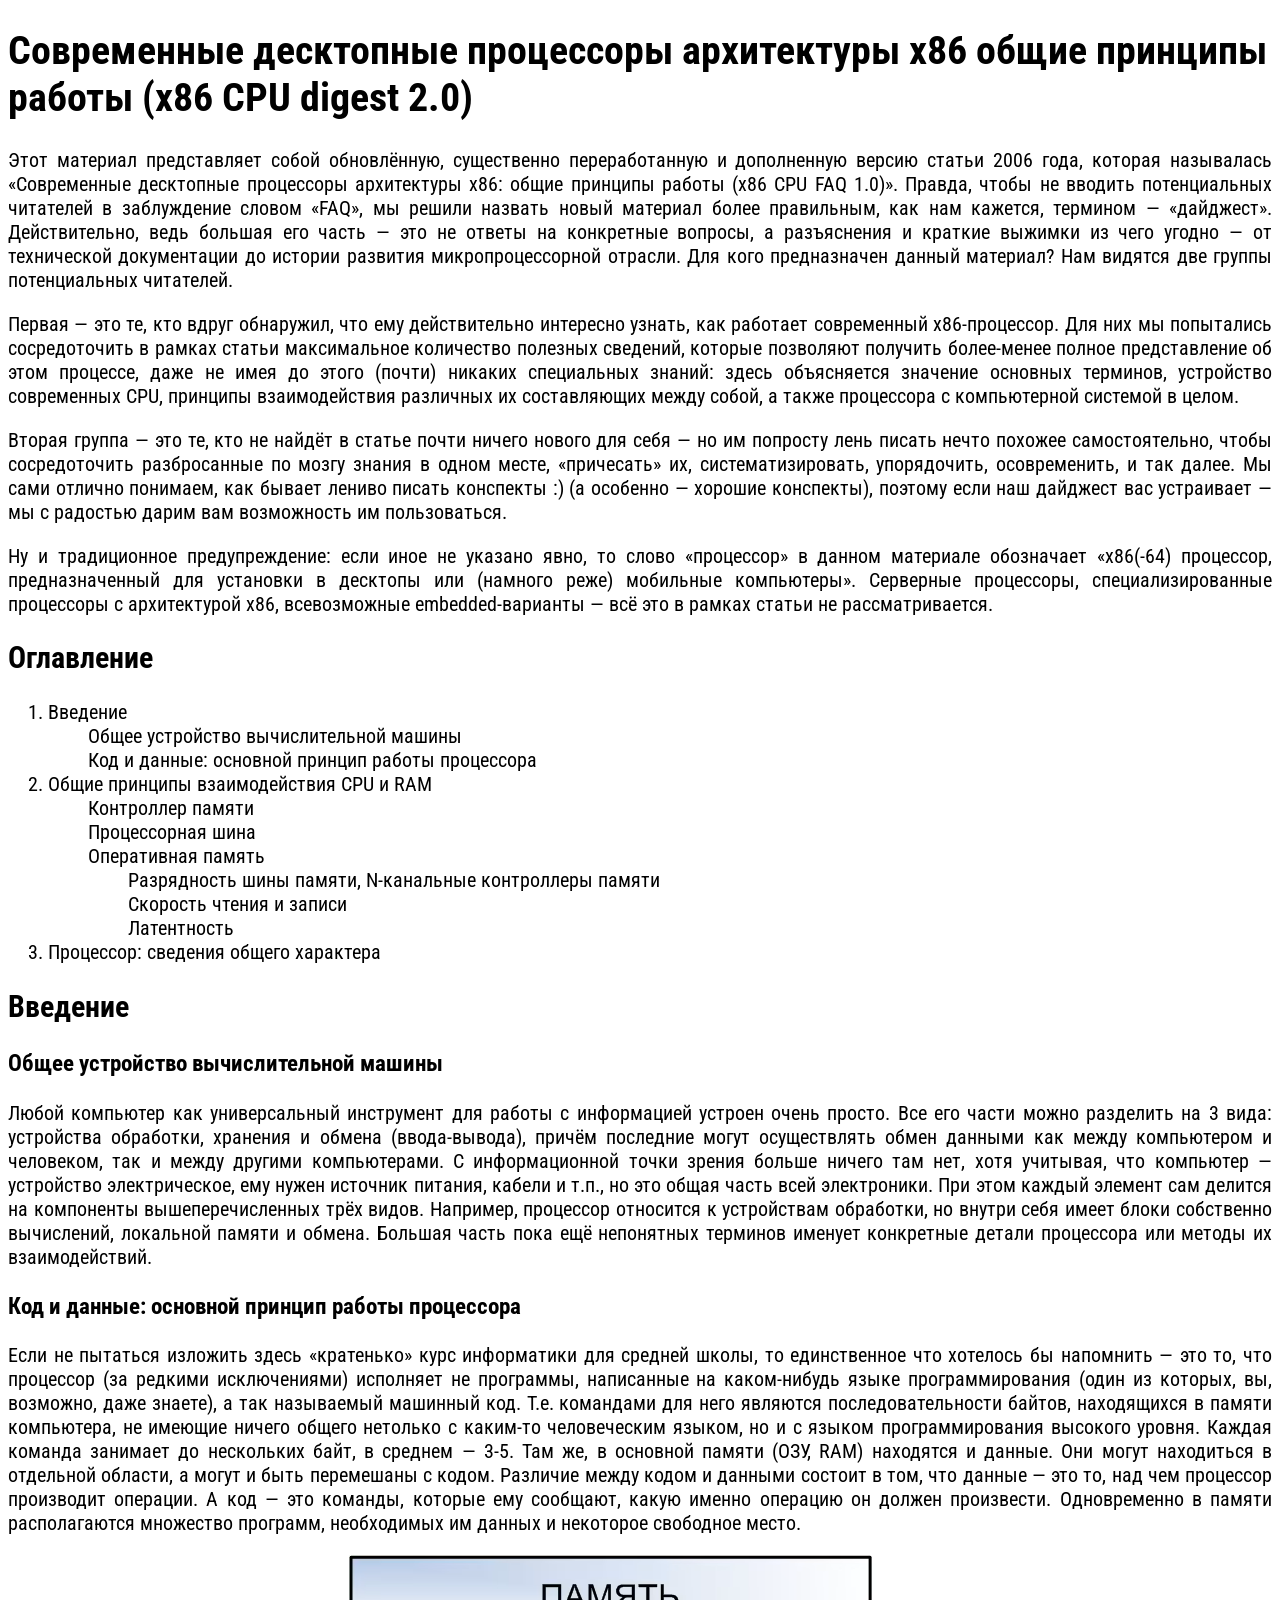
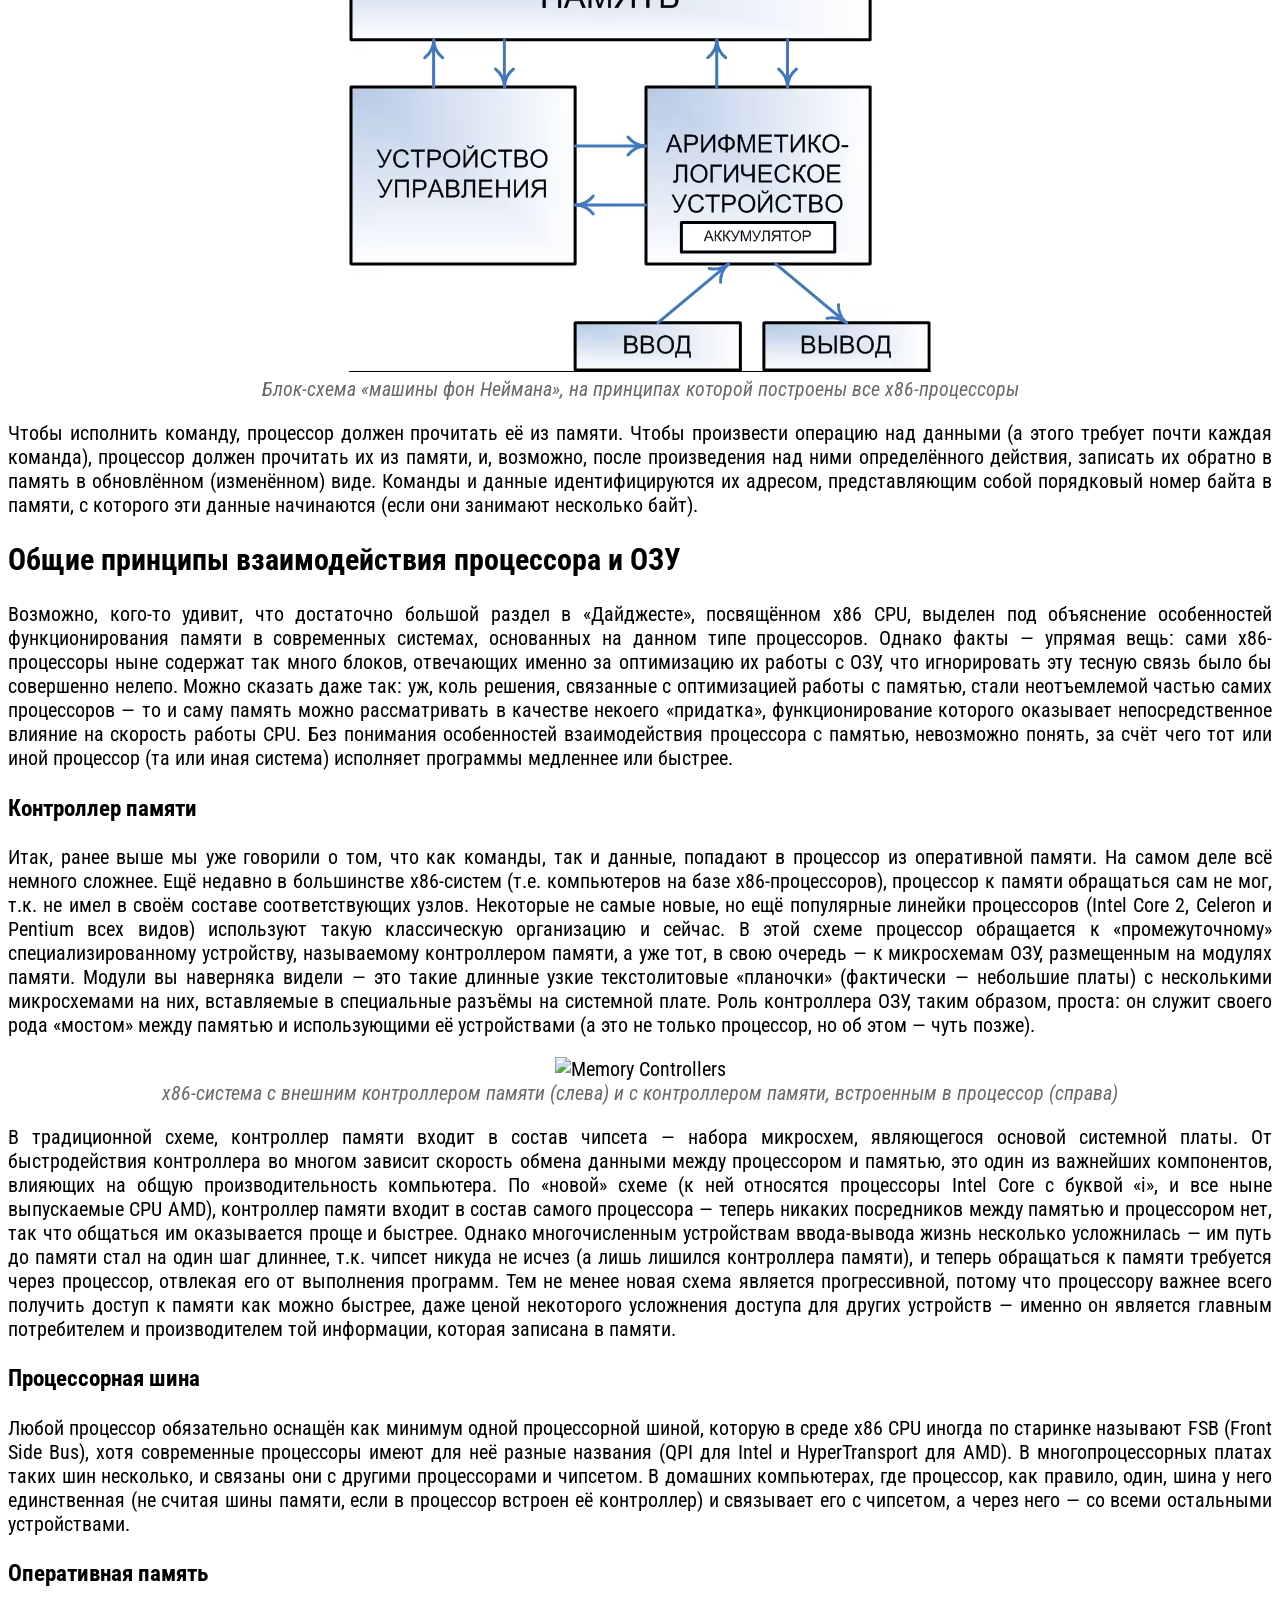
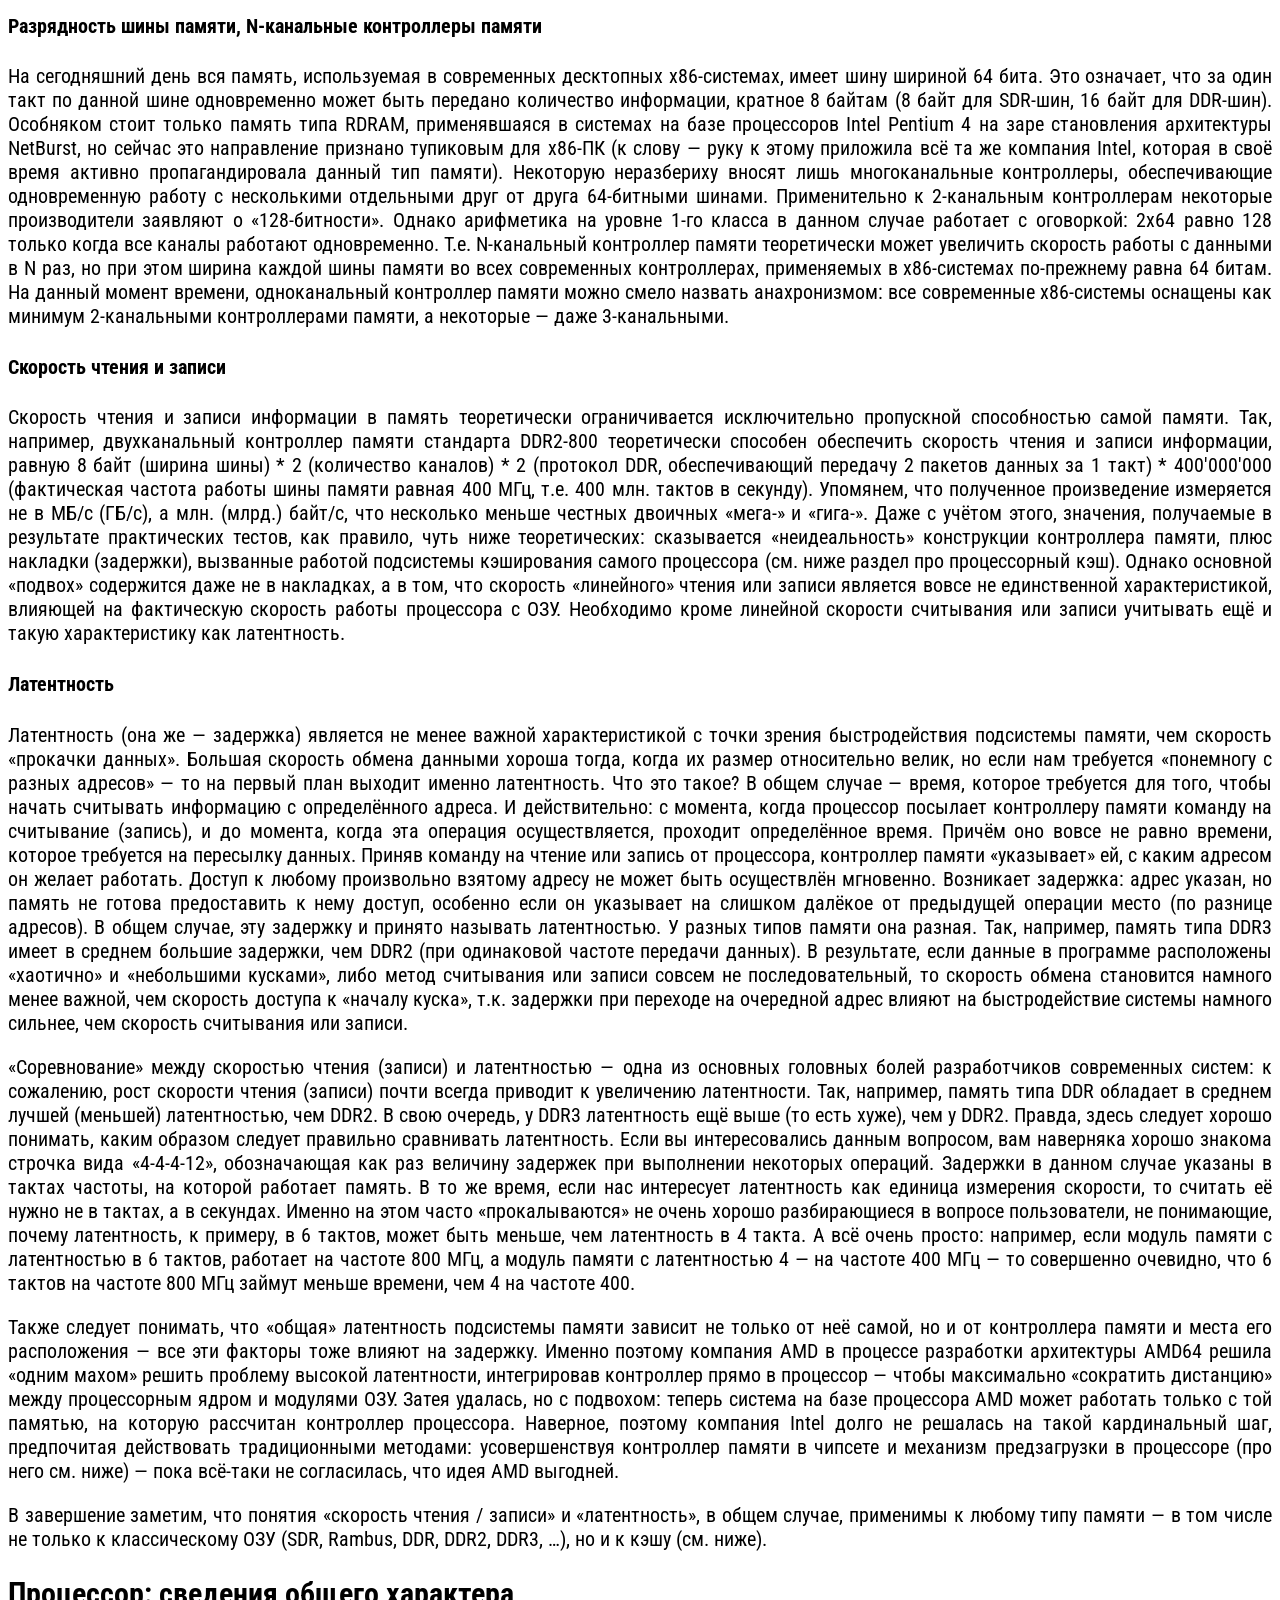
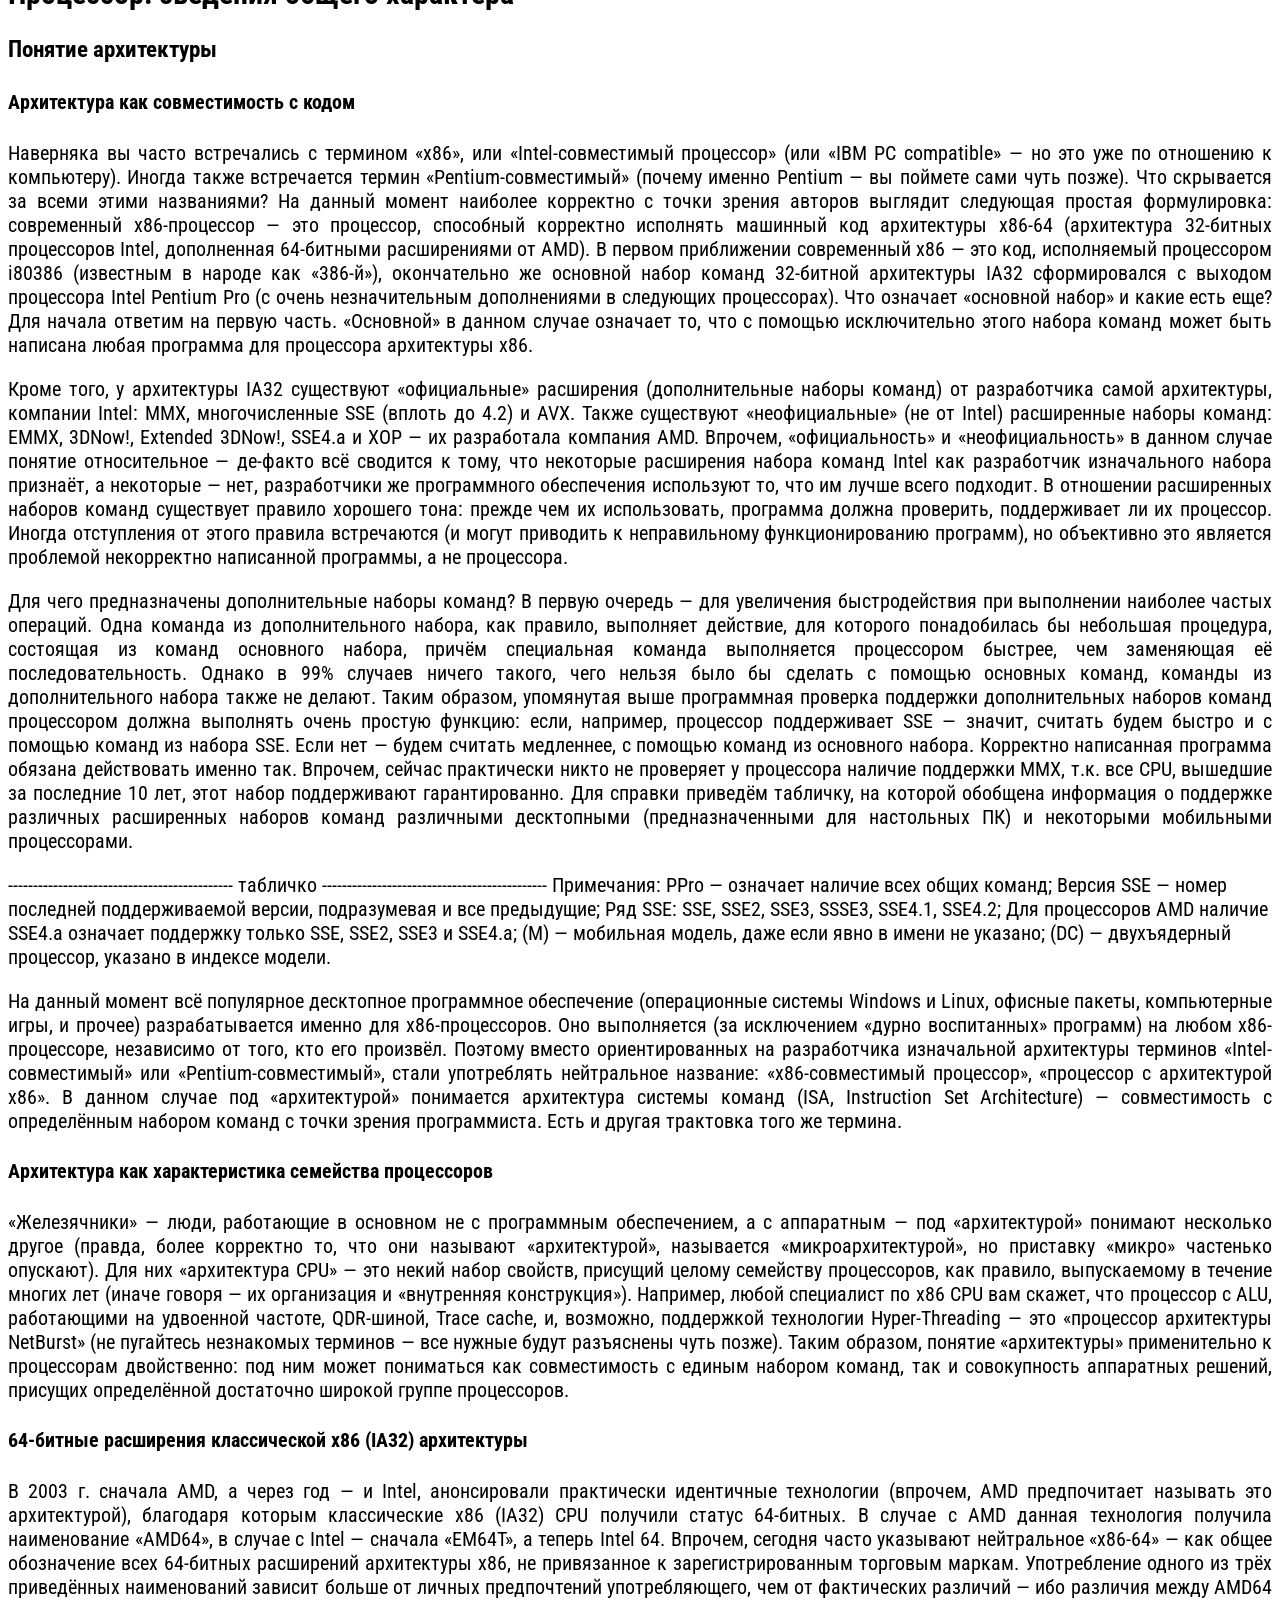
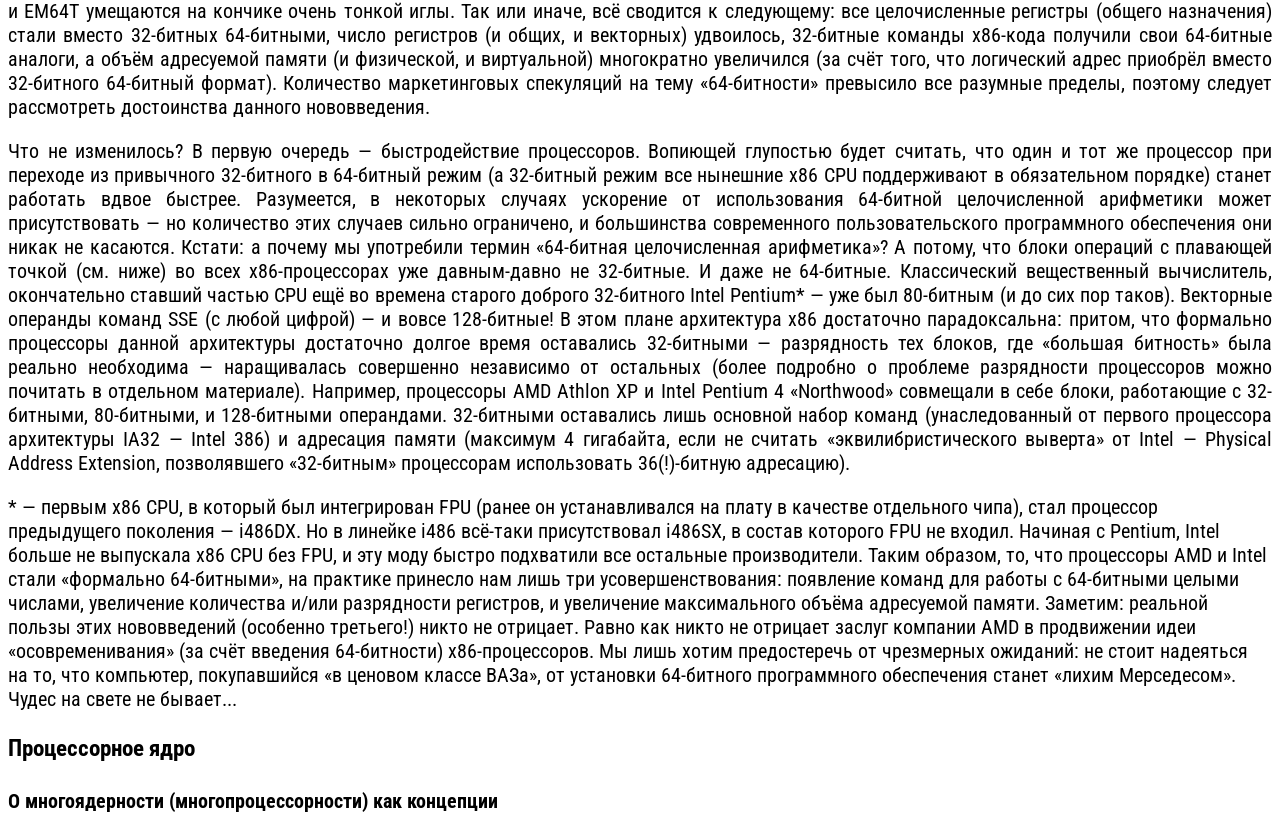
==== commit 657b5e7f: "Оглавление" ====
--- a/01-CPU/CPU.html
+++ b/01-CPU/CPU.html
@@ -35,6 +35,31 @@
     статьи не рассматривается.</p>
 
 <h2>Оглавление</h2>
+<ol>
+    <li>Введение
+        <ul>
+            <li>Общее устройство вычислительной машины</li>
+            <li>Код и данные: основной принцип работы процессора</li>
+        </ul>
+    </li>
+
+    <li>Общие принципы взаимодействия CPU и RAM
+        <ul>
+            <li>Контроллер памяти</li>
+            <li>Процессорная шина</li>
+            <li>Оперативная память
+                <ul>
+                    <li>Разрядность шины памяти, N-канальные контроллеры памяти</li>
+                    <li>Скорость чтения и записи</li>
+                    <li>Латентность</li>
+                </ul>
+            </li>
+        </ul>
+    </li>
+
+    <li>Процессор: сведения общего характера</li>
+</ol>
+
 
 <h2>Введение</h2>
 <h3>Общее устройство вычислительной машины</h3>
@@ -61,8 +86,9 @@
 
 <figure>
     <img src="img/von-neumann.png" alt="Von Neumann Computer" title="Архитектура Фон-Неймана">
-<figcaption>Блок-схема «машины фон Неймана»,
-    на принципах которой построены все x86-процессоры</figcaption>
+    <figcaption>Блок-схема «машины фон Неймана»,
+        на принципах которой построены все x86-процессоры
+    </figcaption>
 </figure>
 
 <p>Чтобы исполнить команду, процессор должен прочитать её из памяти. Чтобы произвести операцию над данными (а этого
@@ -95,11 +121,11 @@
     процессор, но об этом — чуть позже).</p>
 
 <figure><img src="https://media.ixbt.site/opti/https://www.ixbt.com/cpu/images/cpu-digest-2009/ext-vs-int.png"
-        alt="Memory Controllers" title="Типы контроллеров памяти">
-<figcaption>
-    x86-система с внешним контроллером памяти (слева)
-    и с контроллером памяти, встроенным в процессор (справа)
-</figcaption>
+             alt="Memory Controllers" title="Типы контроллеров памяти">
+    <figcaption>
+        x86-система с внешним контроллером памяти (слева)
+        и с контроллером памяти, встроенным в процессор (справа)
+    </figcaption>
 </figure>
 
 <p>В традиционной схеме, контроллер памяти входит в состав чипсета — набора микросхем, являющегося основой системной
@@ -292,8 +318,17 @@
     «эквилибристического выверта» от Intel — Physical Address Extension, позволявшего «32-битным» процессорам
     использовать 36(!)-битную адресацию).</p>
 
-* — первым x86 CPU, в который был интегрирован FPU (ранее он устанавливался на плату в качестве отдельного чипа), стал процессор предыдущего поколения — i486DX. Но в линейке i486 всё-таки присутствовал i486SX, в состав которого FPU не входил. Начиная с Pentium, Intel больше не выпускала x86 CPU без FPU, и эту моду быстро подхватили все остальные производители.
-Таким образом, то, что процессоры AMD и Intel стали «формально 64-битными», на практике принесло нам лишь три усовершенствования: появление команд для работы с 64-битными целыми числами, увеличение количества и/или разрядности регистров, и увеличение максимального объёма адресуемой памяти. Заметим: реальной пользы этих нововведений (особенно третьего!) никто не отрицает. Равно как никто не отрицает заслуг компании AMD в продвижении идеи «осовременивания» (за счёт введения 64-битности) x86-процессоров. Мы лишь хотим предостеречь от чрезмерных ожиданий: не стоит надеяться на то, что компьютер, покупавшийся «в ценовом классе ВАЗа», от установки 64-битного программного обеспечения станет «лихим Мерседесом». Чудес на свете не бывает...
+* — первым x86 CPU, в который был интегрирован FPU (ранее он устанавливался на плату в качестве отдельного чипа), стал
+процессор предыдущего поколения — i486DX. Но в линейке i486 всё-таки присутствовал i486SX, в состав которого FPU не
+входил. Начиная с Pentium, Intel больше не выпускала x86 CPU без FPU, и эту моду быстро подхватили все остальные
+производители.
+Таким образом, то, что процессоры AMD и Intel стали «формально 64-битными», на практике принесло нам лишь три
+усовершенствования: появление команд для работы с 64-битными целыми числами, увеличение количества и/или разрядности
+регистров, и увеличение максимального объёма адресуемой памяти. Заметим: реальной пользы этих нововведений (особенно
+третьего!) никто не отрицает. Равно как никто не отрицает заслуг компании AMD в продвижении идеи «осовременивания» (за
+счёт введения 64-битности) x86-процессоров. Мы лишь хотим предостеречь от чрезмерных ожиданий: не стоит надеяться на то,
+что компьютер, покупавшийся «в ценовом классе ВАЗа», от установки 64-битного программного обеспечения станет «лихим
+Мерседесом». Чудес на свете не бывает...
 
 <h3>Процессорное ядро</h3>
 <h4>О многоядерности (многопроцессорности) как концепции</h4>
--- a/01-CPU/CPU.css
+++ b/01-CPU/CPU.css
@@ -20,4 +20,7 @@
 }
 figure{
     text-align: center;
+}
+ul{
+    list-style: none;
 }
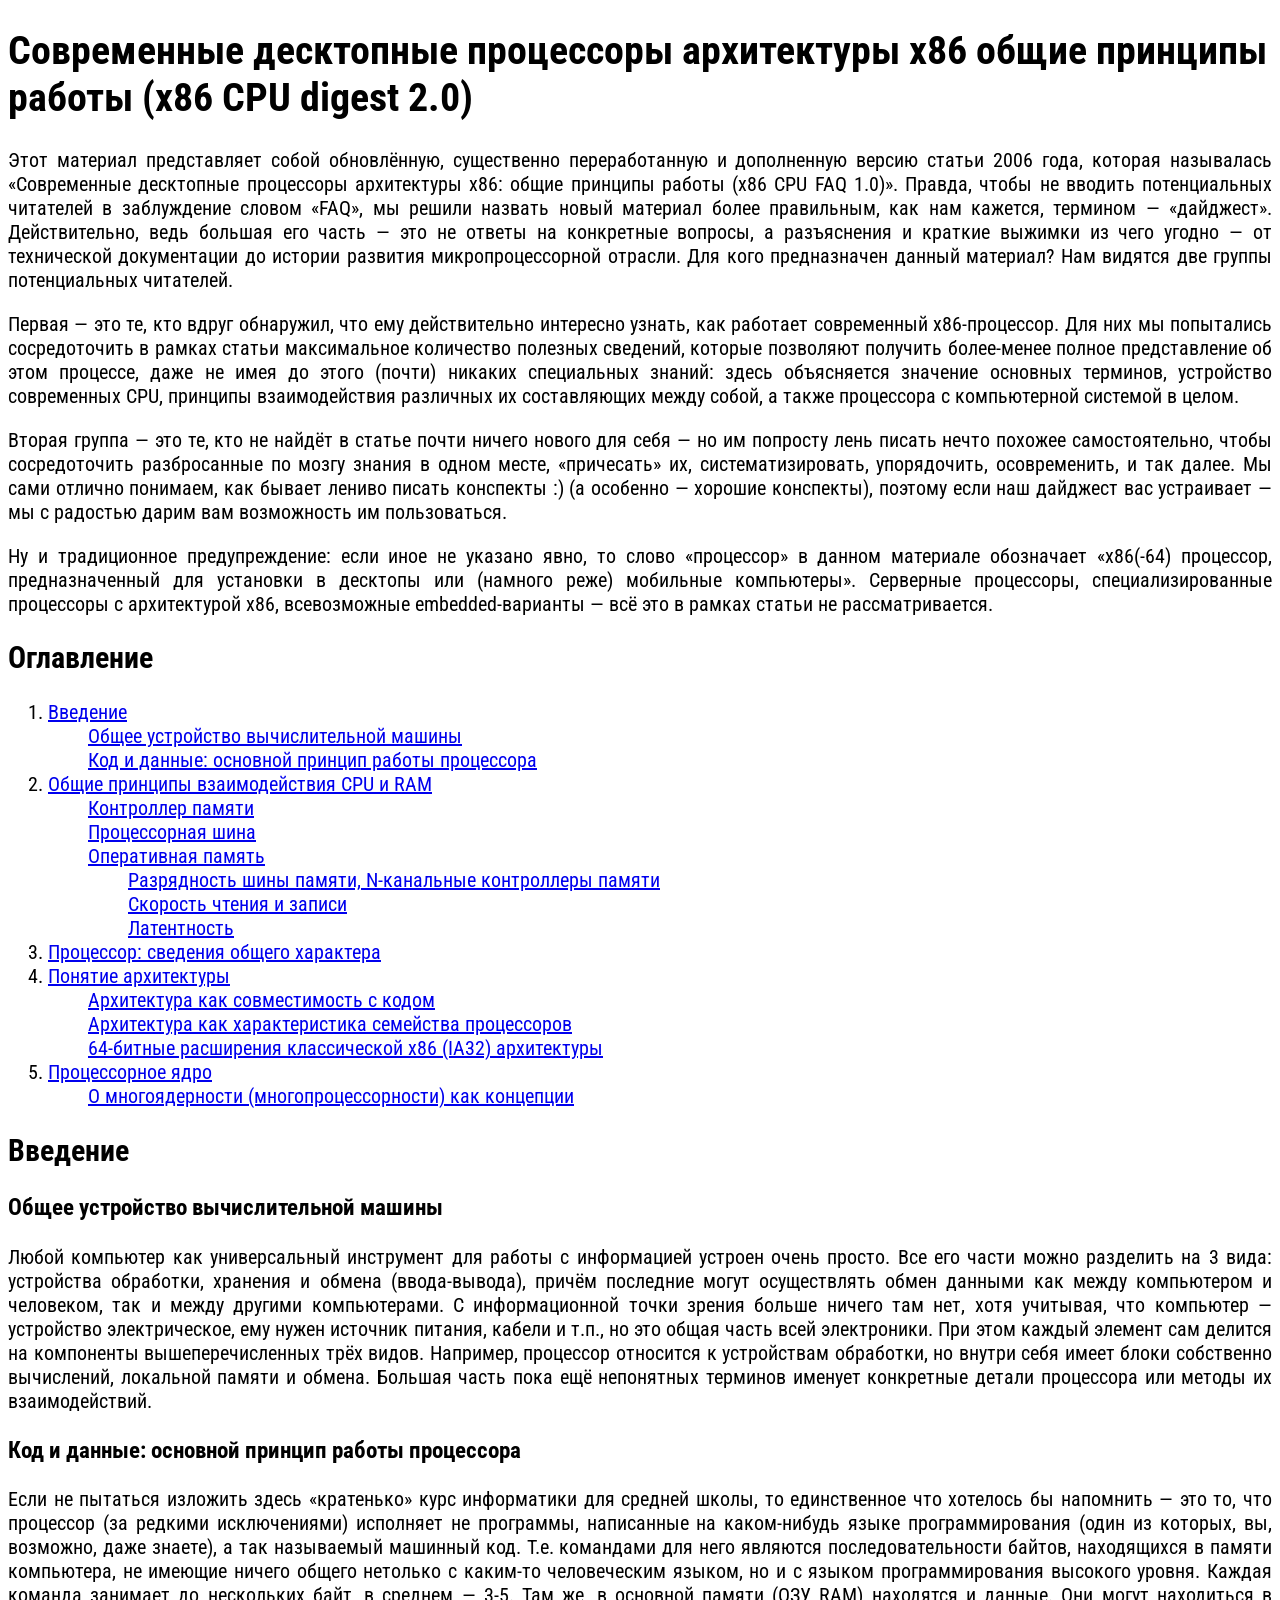
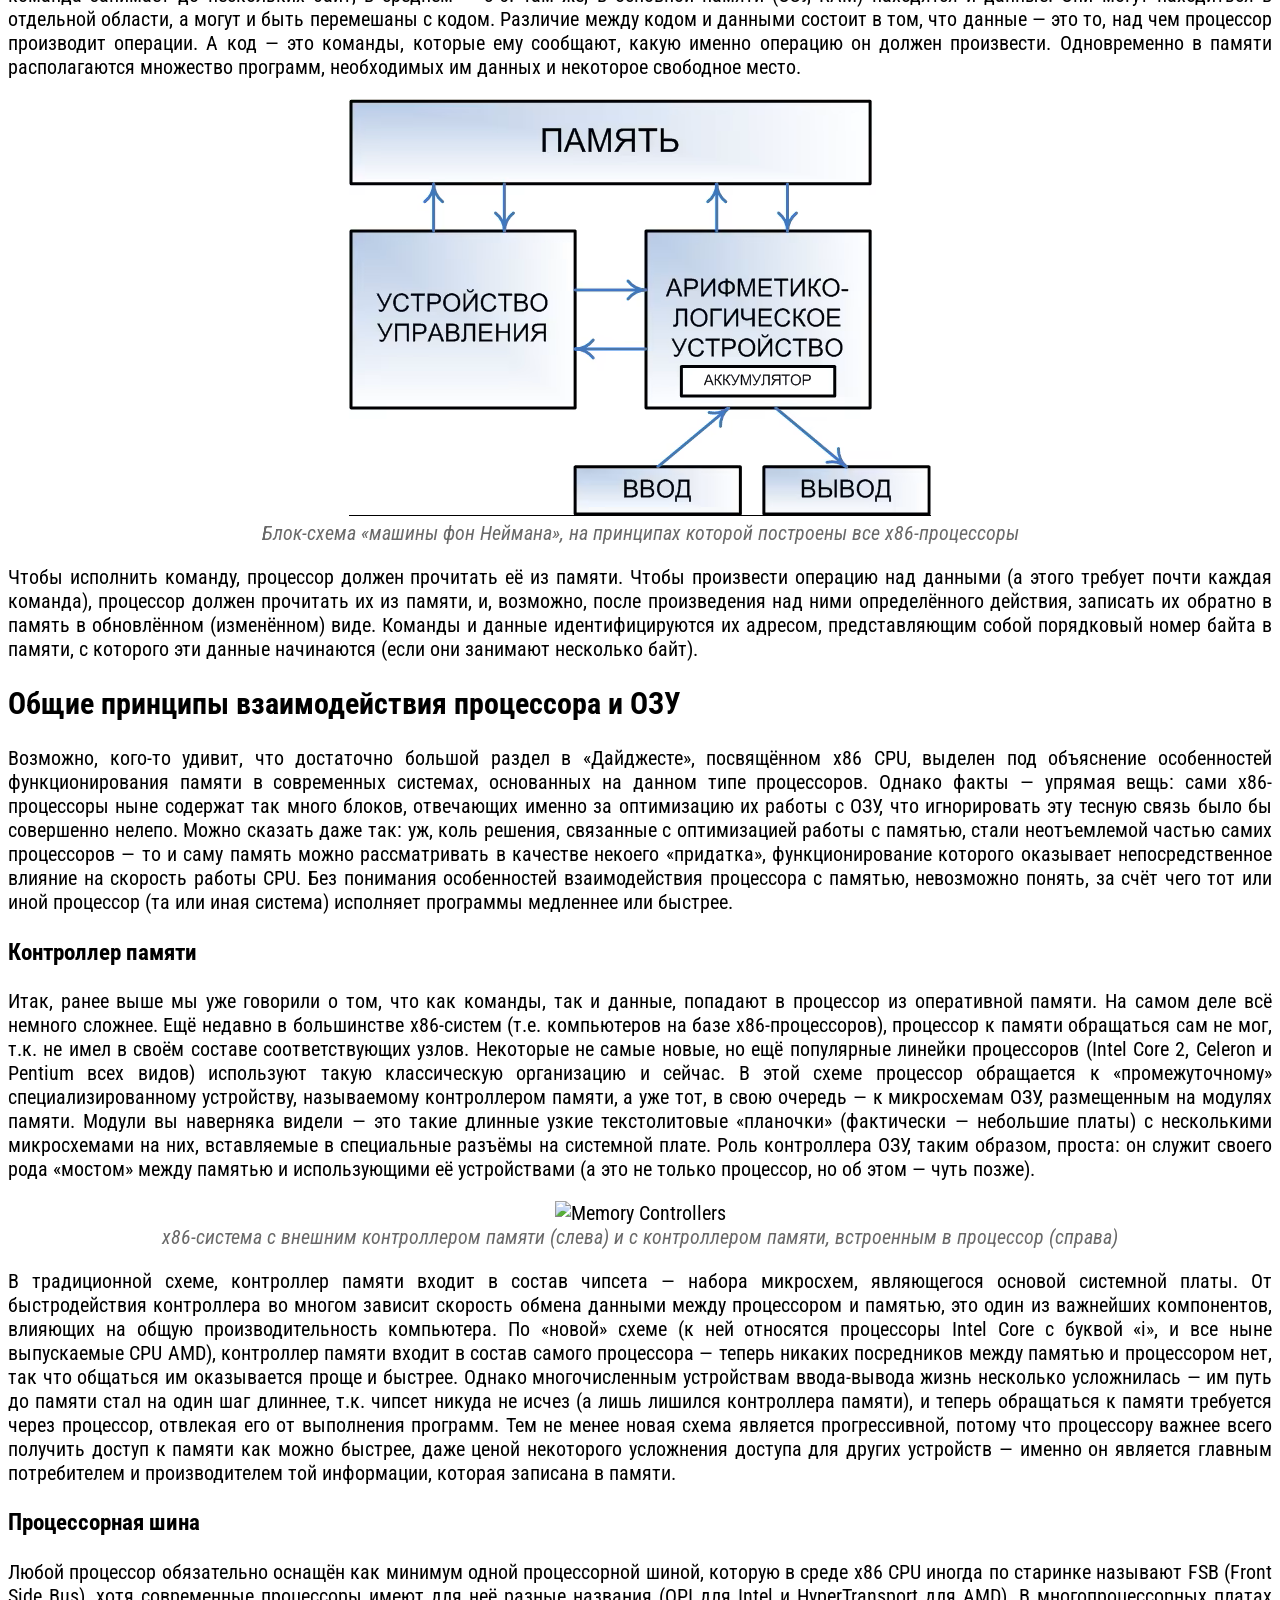
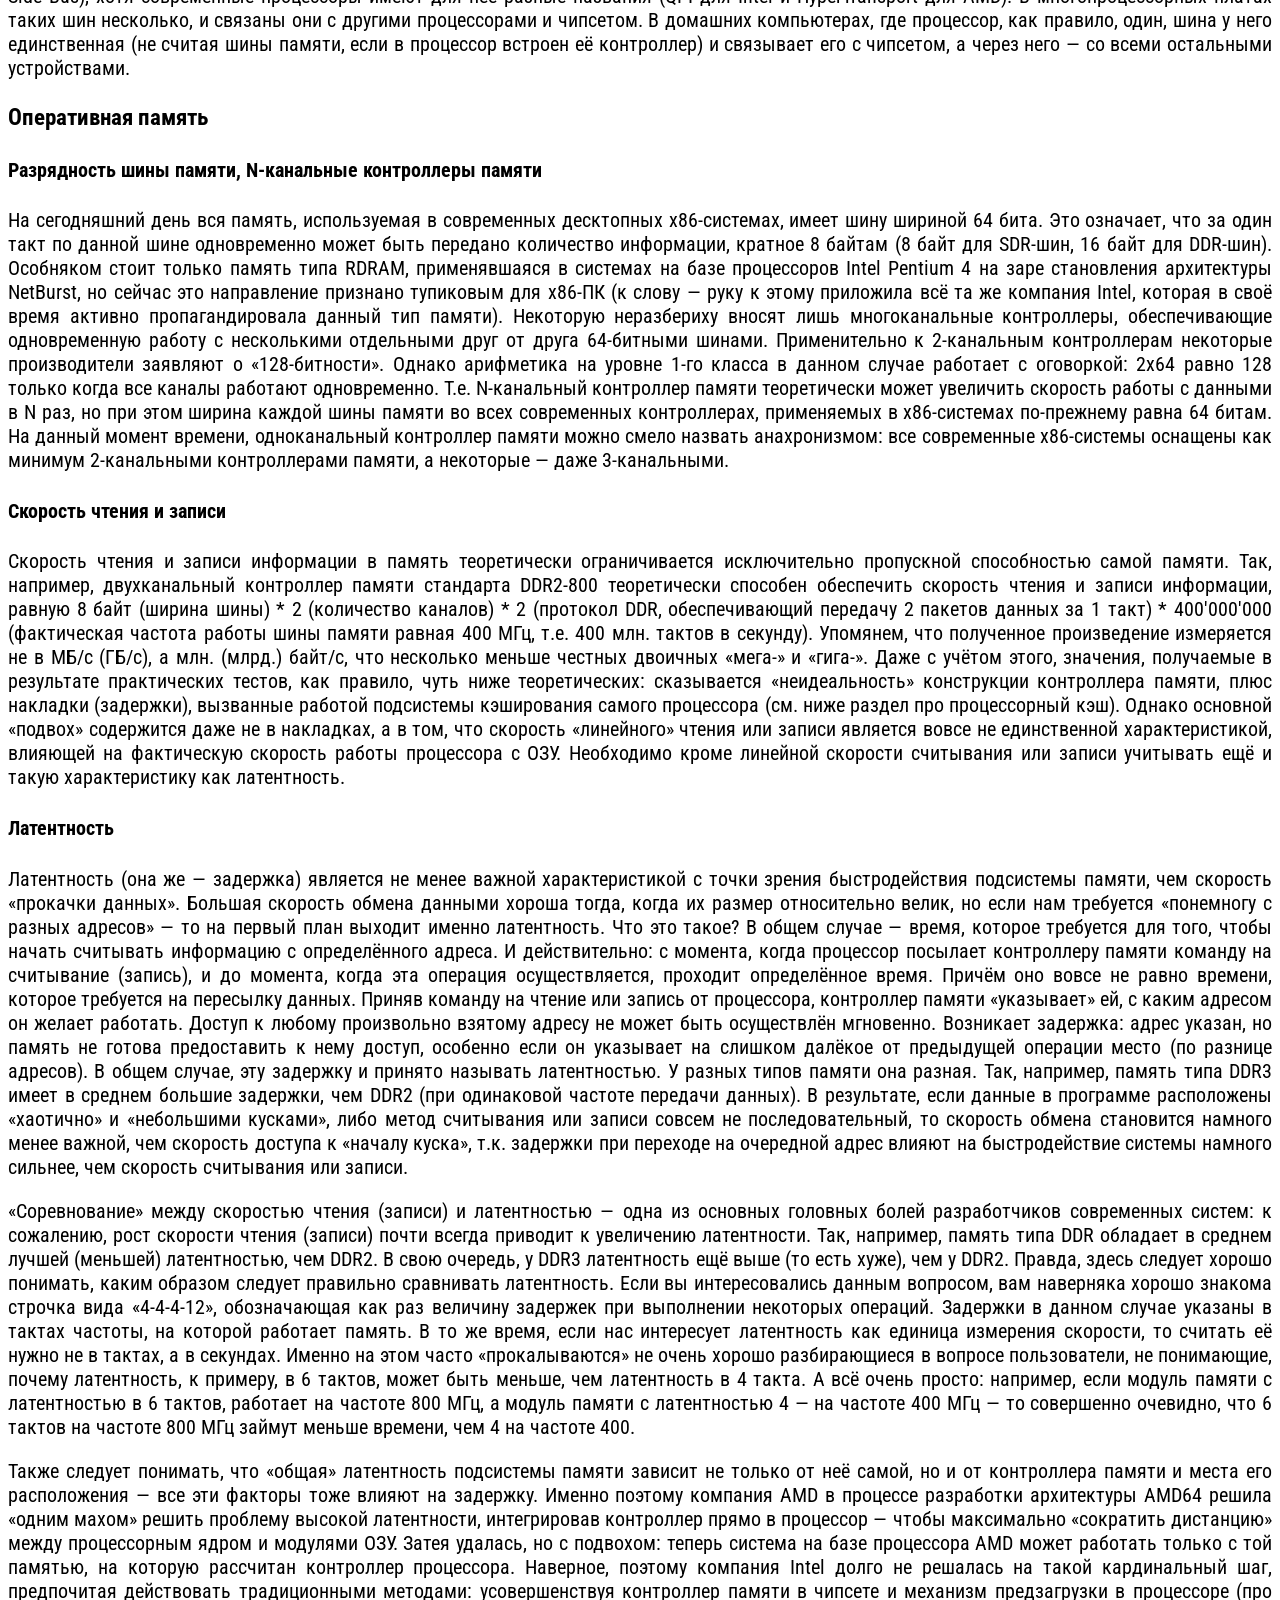
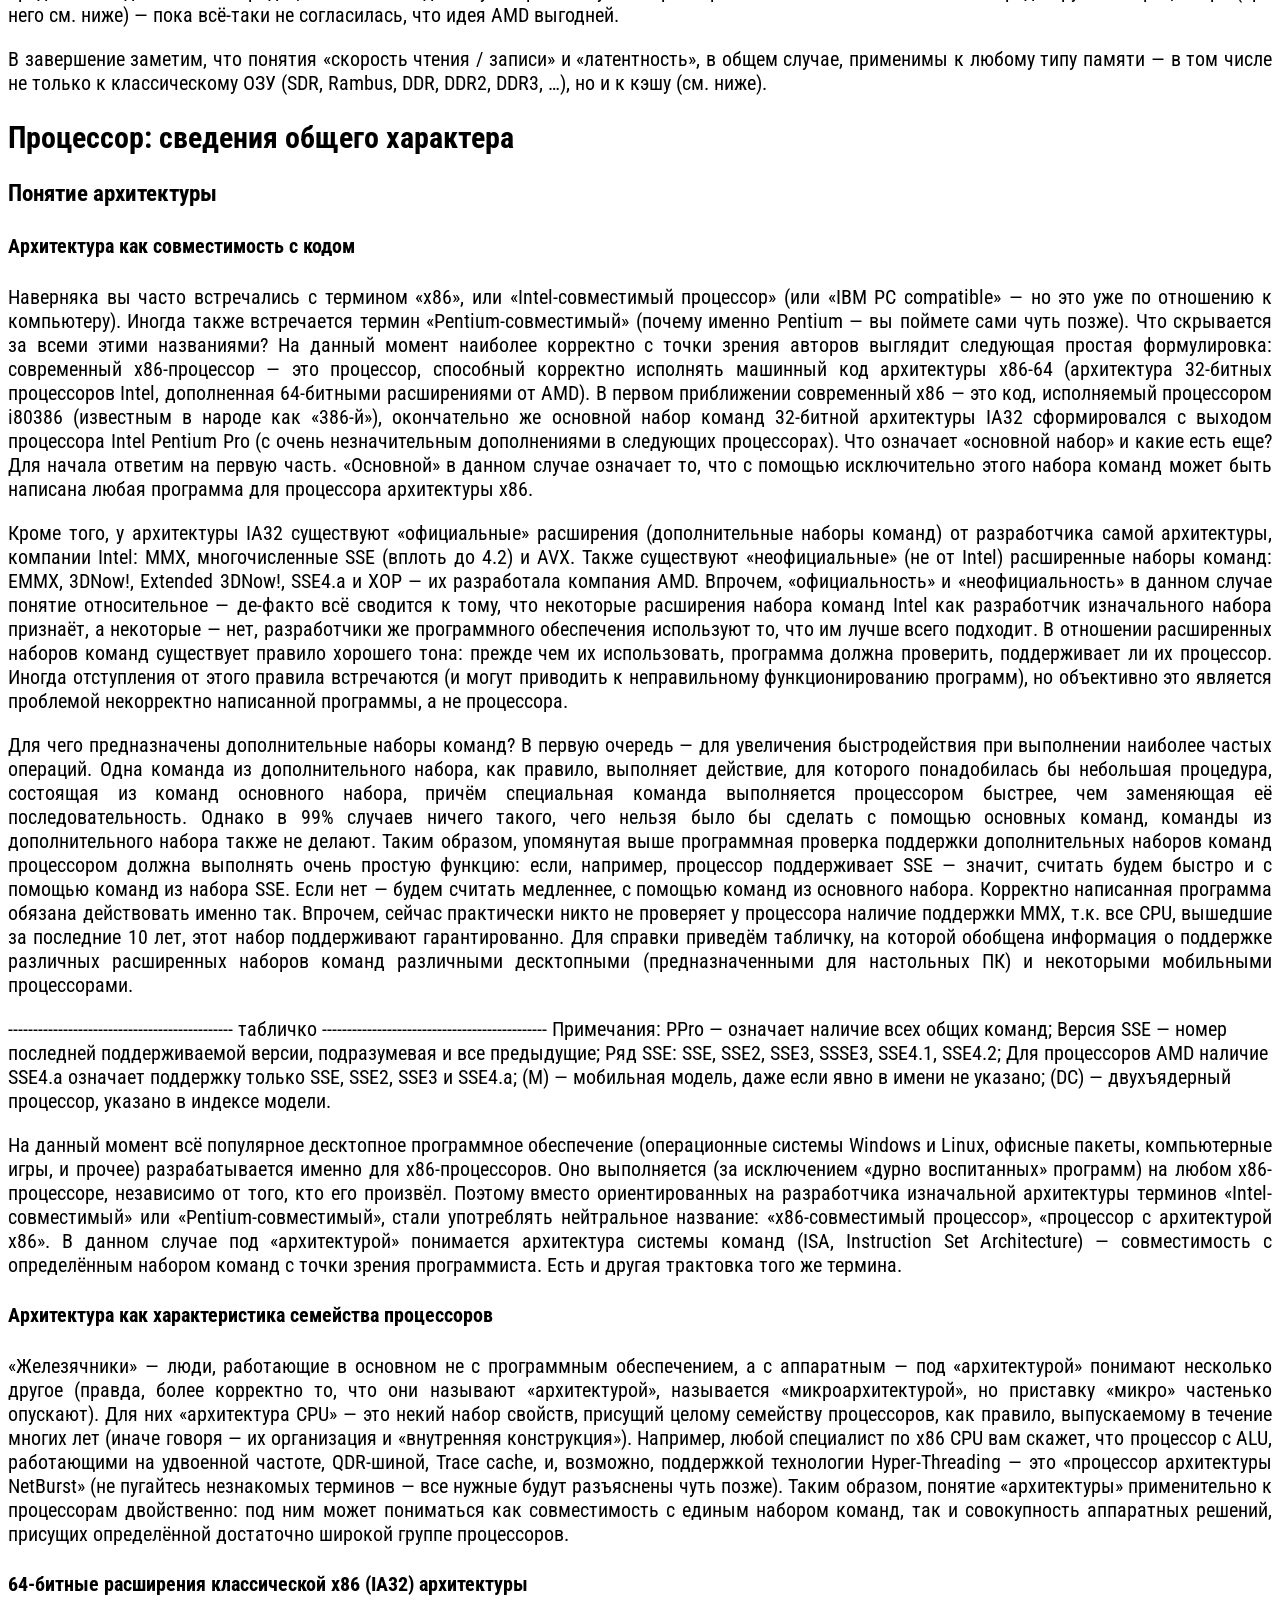
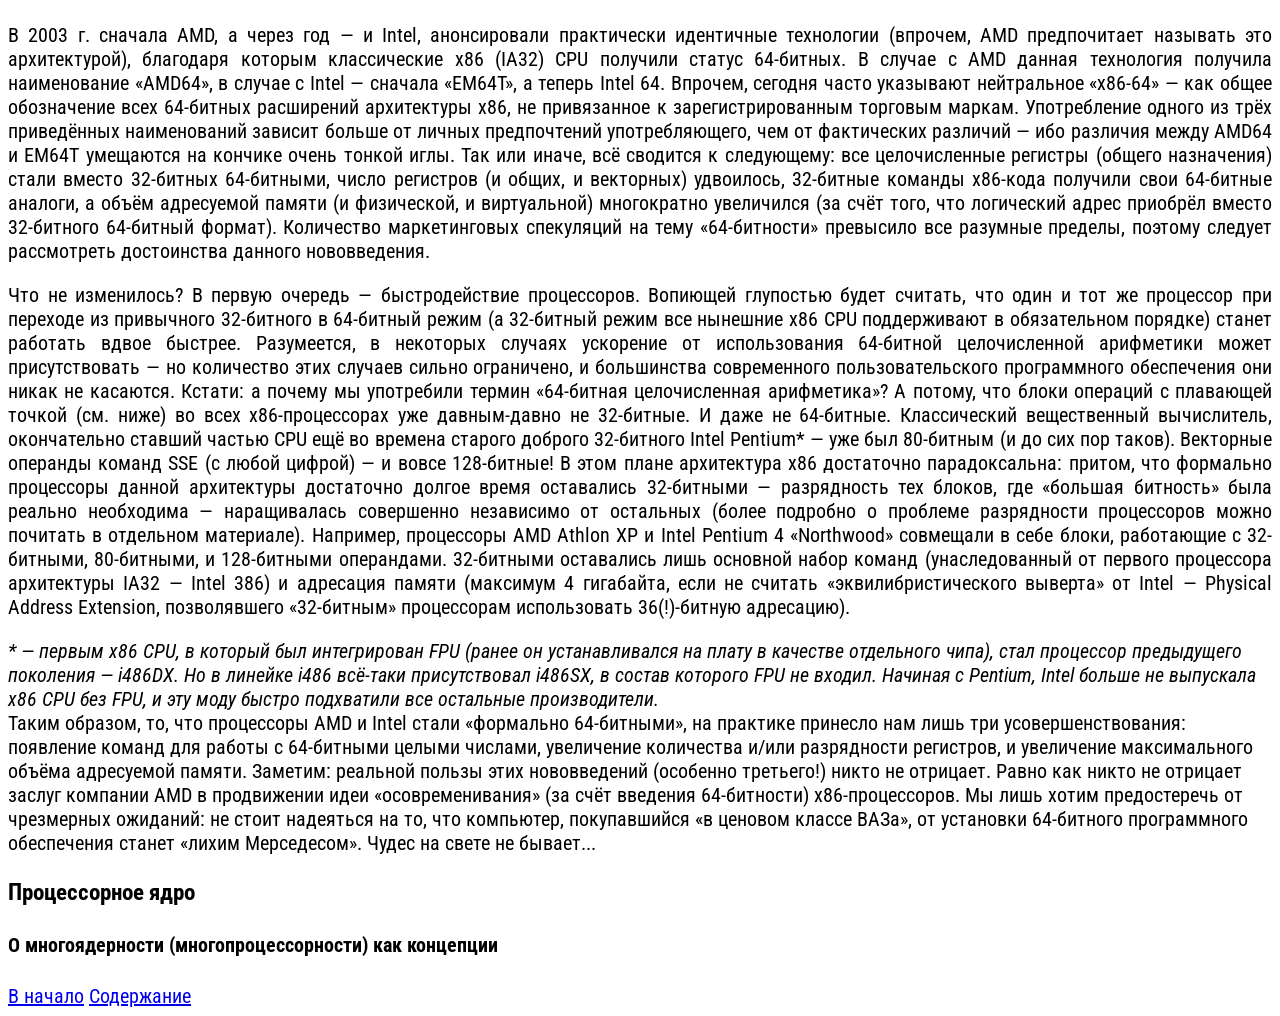
==== commit ecfb9372: "Оглавление готово" ====
--- a/01-CPU/CPU.html
+++ b/01-CPU/CPU.html
@@ -34,35 +34,48 @@
     процессоры, специализированные процессоры с архитектурой x86, всевозможные embedded-варианты — всё это в рамках
     статьи не рассматривается.</p>
 
-<h2>Оглавление</h2>
+<h2 id="table-of-contents">Оглавление</h2>
 <ol>
-    <li>Введение
+    <li><a href="#intro">Введение</a>
         <ul>
-            <li>Общее устройство вычислительной машины</li>
-            <li>Код и данные: основной принцип работы процессора</li>
+            <li><a href="#general-structure-of-a-compurer">Общее устройство вычислительной машины</a></li>
+            <li><a href="#code-and-data">Код и данные: основной принцип работы процессора</a></li>
         </ul>
     </li>
 
-    <li>Общие принципы взаимодействия CPU и RAM
+    <li><a href="#cpu-ram-interaction">Общие принципы взаимодействия CPU и RAM</a>
         <ul>
-            <li>Контроллер памяти</li>
-            <li>Процессорная шина</li>
-            <li>Оперативная память
+            <li><a href="#memory-controller">Контроллер памяти</a></li>
+            <li><a href="#fsb">Процессорная шина</a></li>
+            <li><a href="#ram">Оперативная память</a>
                 <ul>
-                    <li>Разрядность шины памяти, N-канальные контроллеры памяти</li>
-                    <li>Скорость чтения и записи</li>
-                    <li>Латентность</li>
+                    <li><a href="#ram-bus-capacity">Разрядность шины памяти, N-канальные контроллеры памяти</a></li>
+                    <li><a href="#ram-speed">Скорость чтения и записи</a></li>
+                    <li><a href="#ram-latency">Латентность</a></li>
                 </ul>
             </li>
         </ul>
     </li>
 
-    <li>Процессор: сведения общего характера</li>
+    <li><a href="#cpu-general-info">Процессор: сведения общего характера</a></li>
+    
+    <li><a href="#cpu-architecture">Понятие архитектуры</a>
+        <ul>
+            <li><a href="#microarchitecture">Архитектура как совместимость с кодом</a></li>
+            <li><a href="#cpu-architecture">Архитектура как характеристика семейства процессоров</a></li>
+            <li><a href="#x64-extensions">64-битные расширения классической x86 (IA32) архитектуры</a></li>
+        </ul>
+    </li>
+    <li><a href="#cpu-core">Процессорное ядро</a>
+        <ul>
+            <li><a href="#multi-core">О многоядерности (многопроцессорности) как концепции</a></li>
+        </ul>
+    </li>
 </ol>
 
 
-<h2>Введение</h2>
-<h3>Общее устройство вычислительной машины</h3>
+<h2 id="intro">Введение</h2>
+<h3 id="general-structure-of-a-compurer">Общее устройство вычислительной машины</h3>
 <p>Любой компьютер как универсальный инструмент для работы с информацией устроен очень просто. Все его части можно
     разделить на 3 вида: устройства обработки, хранения и обмена (ввода-вывода), причём последние могут осуществлять
     обмен данными как между компьютером и человеком, так и между другими компьютерами. С информационной точки зрения
@@ -72,7 +85,7 @@
     локальной памяти и обмена. Большая часть пока ещё непонятных терминов именует конкретные детали процессора или
     методы их взаимодействий.</p>
 
-<h3>Код и данные: основной принцип работы процессора</h3>
+<h3 id="code-and-data">Код и данные: основной принцип работы процессора</h3>
 <p>Если не пытаться изложить здесь «кратенько» курс информатики для средней школы, то единственное что хотелось бы
     напомнить — это то, что процессор (за редкими исключениями) исполняет не программы, написанные на каком-нибудь языке
     программирования (один из которых, вы, возможно, даже знаете), а так называемый машинный код. Т.е. командами для
@@ -97,7 +110,7 @@
     идентифицируются их адресом, представляющим собой порядковый номер байта в памяти, с которого эти данные
     начинаются (если они занимают несколько байт).</p>
 
-<h2>Общие принципы взаимодействия процессора и ОЗУ</h2>
+<h2 id="cpu-ram-interaction">Общие принципы взаимодействия процессора и ОЗУ</h2>
 <p>
     Возможно, кого-то удивит, что достаточно большой раздел в «Дайджесте», посвящённом x86 CPU, выделен под объяснение
     особенностей функционирования памяти в современных системах, основанных на данном типе процессоров. Однако факты —
@@ -108,7 +121,7 @@
     Без понимания особенностей взаимодействия процессора с памятью, невозможно понять, за счёт чего тот или иной
     процессор (та или иная система) исполняет программы медленнее или быстрее.
 </p>
-<h3>Контроллер памяти</h3>
+<h3 id="memory-controller">Контроллер памяти</h3>
 <p>Итак, ранее выше мы уже говорили о том, что как команды, так и данные, попадают в процессор из оперативной памяти. На
     самом деле всё немного сложнее. Ещё недавно в большинстве x86-систем (т.е. компьютеров на базе x86-процессоров),
     процессор к памяти обращаться сам не мог, т.к. не имел в своём составе соответствующих узлов. Некоторые не самые
@@ -140,7 +153,7 @@
     других устройств — именно он является главным потребителем и производителем той информации, которая записана в
     памяти.</p>
 
-<h3>Процессорная шина</h3>
+<h3 id="fsb">Процессорная шина</h3>
 <p>Любой процессор обязательно оснащён как минимум одной процессорной шиной, которую в среде x86 CPU иногда по старинке
     называют FSB (Front Side Bus), хотя современные процессоры имеют для неё разные названия (QPI для Intel и
     HyperTransport для AMD). В многопроцессорных платах таких шин несколько, и связаны они с другими процессорами и
@@ -148,8 +161,8 @@
     если в процессор встроен её контроллер) и связывает его с чипсетом, а через него — со всеми остальными
     устройствами.</p>
 
-<h3>Оперативная память</h3>
-<h4>Разрядность шины памяти, N-канальные контроллеры памяти</h4>
+<h3 id="ram">Оперативная память</h3>
+<h4 id="ram-bus-capacity">Разрядность шины памяти, N-канальные контроллеры памяти</h4>
 <p>На сегодняшний день вся память, используемая в современных десктопных x86-системах, имеет шину шириной 64 бита. Это
     означает, что за один такт по данной шине одновременно может быть передано количество информации, кратное 8 байтам
     (8 байт для SDR-шин, 16 байт для DDR-шин). Особняком стоит только память типа RDRAM, применявшаяся в системах на
@@ -164,7 +177,7 @@
     времени, одноканальный контроллер памяти можно смело назвать анахронизмом: все современные x86-системы оснащены как
     минимум 2-канальными контроллерами памяти, а некоторые — даже 3-канальными.</p>
 
-<h4>Скорость чтения и записи</h4>
+<h4 id="ram-speed">Скорость чтения и записи</h4>
 <p>Скорость чтения и записи информации в память теоретически ограничивается исключительно пропускной способностью самой
     памяти. Так, например, двухканальный контроллер памяти стандарта DDR2-800 теоретически способен обеспечить скорость
     чтения и записи информации, равную 8 байт (ширина шины) * 2 (количество каналов) * 2 (протокол DDR, обеспечивающий
@@ -177,7 +190,7 @@
     или записи является вовсе не единственной характеристикой, влияющей на фактическую скорость работы процессора с ОЗУ.
     Необходимо кроме линейной скорости считывания или записи учитывать ещё и такую характеристику как латентность.</p>
 
-<h4>Латентность</h4>
+<h4 id="ram-latency">Латентность</h4>
 <p>Латентность (она же — задержка) является не менее важной характеристикой с точки зрения быстродействия подсистемы
     памяти, чем скорость «прокачки данных». Большая скорость обмена данными хороша тогда, когда их размер относительно
     велик, но если нам требуется «понемногу с разных адресов» — то на первый план выходит именно латентность. Что это
@@ -219,9 +232,9 @@
 <p>В завершение заметим, что понятия «скорость чтения / записи» и «латентность», в общем случае, применимы к любому типу
     памяти — в том числе не только к классическому ОЗУ (SDR, Rambus, DDR, DDR2, DDR3, …), но и к кэшу (см. ниже).</p>
 
-<h2>Процессор: сведения общего характера</h2>
-<h3>Понятие архитектуры</h3>
-<h4>Архитектура как совместимость с кодом</h4>
+<h2 id="cpu-general-info">Процессор: сведения общего характера</h2>
+<h3 id="cpu-architecture">Понятие архитектуры</h3>
+<h4 id="cpu-code-compatibility">Архитектура как совместимость с кодом</h4>
 <p>Наверняка вы часто встречались с термином «x86», или «Intel-совместимый процессор» (или «IBM PC compatible» — но это
     уже по отношению к компьютеру). Иногда также встречается термин «Pentium-совместимый» (почему именно Pentium — вы
     поймете сами чуть позже). Что скрывается за всеми этими названиями? На данный момент наиболее корректно с точки
@@ -274,7 +287,7 @@
     под «архитектурой» понимается архитектура системы команд (ISA, Instruction Set Architecture) — совместимость с
     определённым набором команд с точки зрения программиста. Есть и другая трактовка того же термина.</p>
 
-<h4>Архитектура как характеристика семейства процессоров</h4>
+<h4 id="microarchitecture">Архитектура как характеристика семейства процессоров</h4>
 <p>«Железячники» — люди, работающие в основном не с программным обеспечением, а с аппаратным — под «архитектурой»
     понимают несколько другое (правда, более корректно то, что они называют «архитектурой», называется
     «микроархитектурой», но приставку «микро» частенько опускают). Для них «архитектура CPU» — это некий набор свойств,
@@ -286,7 +299,7 @@
     набором команд, так и совокупность аппаратных решений, присущих определённой достаточно широкой группе
     процессоров.</p>
 
-<h4>64-битные расширения классической x86 (IA32) архитектуры</h4>
+<h4 id="x64-extensions">64-битные расширения классической x86 (IA32) архитектуры</h4>
 <p>В 2003 г. сначала AMD, а через год — и Intel, анонсировали практически идентичные технологии (впрочем, AMD
     предпочитает называть это архитектурой), благодаря которым классические x86 (IA32) CPU получили статус 64-битных. В
     случае с AMD данная технология получила наименование «AMD64», в случае с Intel — сначала «EM64T», а теперь Intel 64.
@@ -318,10 +331,12 @@
     «эквилибристического выверта» от Intel — Physical Address Extension, позволявшего «32-битным» процессорам
     использовать 36(!)-битную адресацию).</p>
 
-* — первым x86 CPU, в который был интегрирован FPU (ранее он устанавливался на плату в качестве отдельного чипа), стал
-процессор предыдущего поколения — i486DX. Но в линейке i486 всё-таки присутствовал i486SX, в состав которого FPU не
-входил. Начиная с Pentium, Intel больше не выпускала x86 CPU без FPU, и эту моду быстро подхватили все остальные
-производители.
+<cite>* — первым x86 CPU, в который был интегрирован FPU (ранее он устанавливался на плату в качестве отдельного чипа),
+    стал
+    процессор предыдущего поколения — i486DX. Но в линейке i486 всё-таки присутствовал i486SX, в состав которого FPU не
+    входил. Начиная с Pentium, Intel больше не выпускала x86 CPU без FPU, и эту моду быстро подхватили все остальные
+    производители.</cite><br>
+
 Таким образом, то, что процессоры AMD и Intel стали «формально 64-битными», на практике принесло нам лишь три
 усовершенствования: появление команд для работы с 64-битными целыми числами, увеличение количества и/или разрядности
 регистров, и увеличение максимального объёма адресуемой памяти. Заметим: реальной пользы этих нововведений (особенно
@@ -330,8 +345,8 @@
 что компьютер, покупавшийся «в ценовом классе ВАЗа», от установки 64-битного программного обеспечения станет «лихим
 Мерседесом». Чудес на свете не бывает...
 
-<h3>Процессорное ядро</h3>
-<h4>О многоядерности (многопроцессорности) как концепции</h4>
-
+<h3 id="cpu-core">Процессорное ядро</h3>
+<h4 id="multi-core">О многоядерности (многопроцессорности) как концепции</h4>
+<a href="#">В начало</a> <a href="#table-of-contents">Содержание</a>
 </body>
 </html>
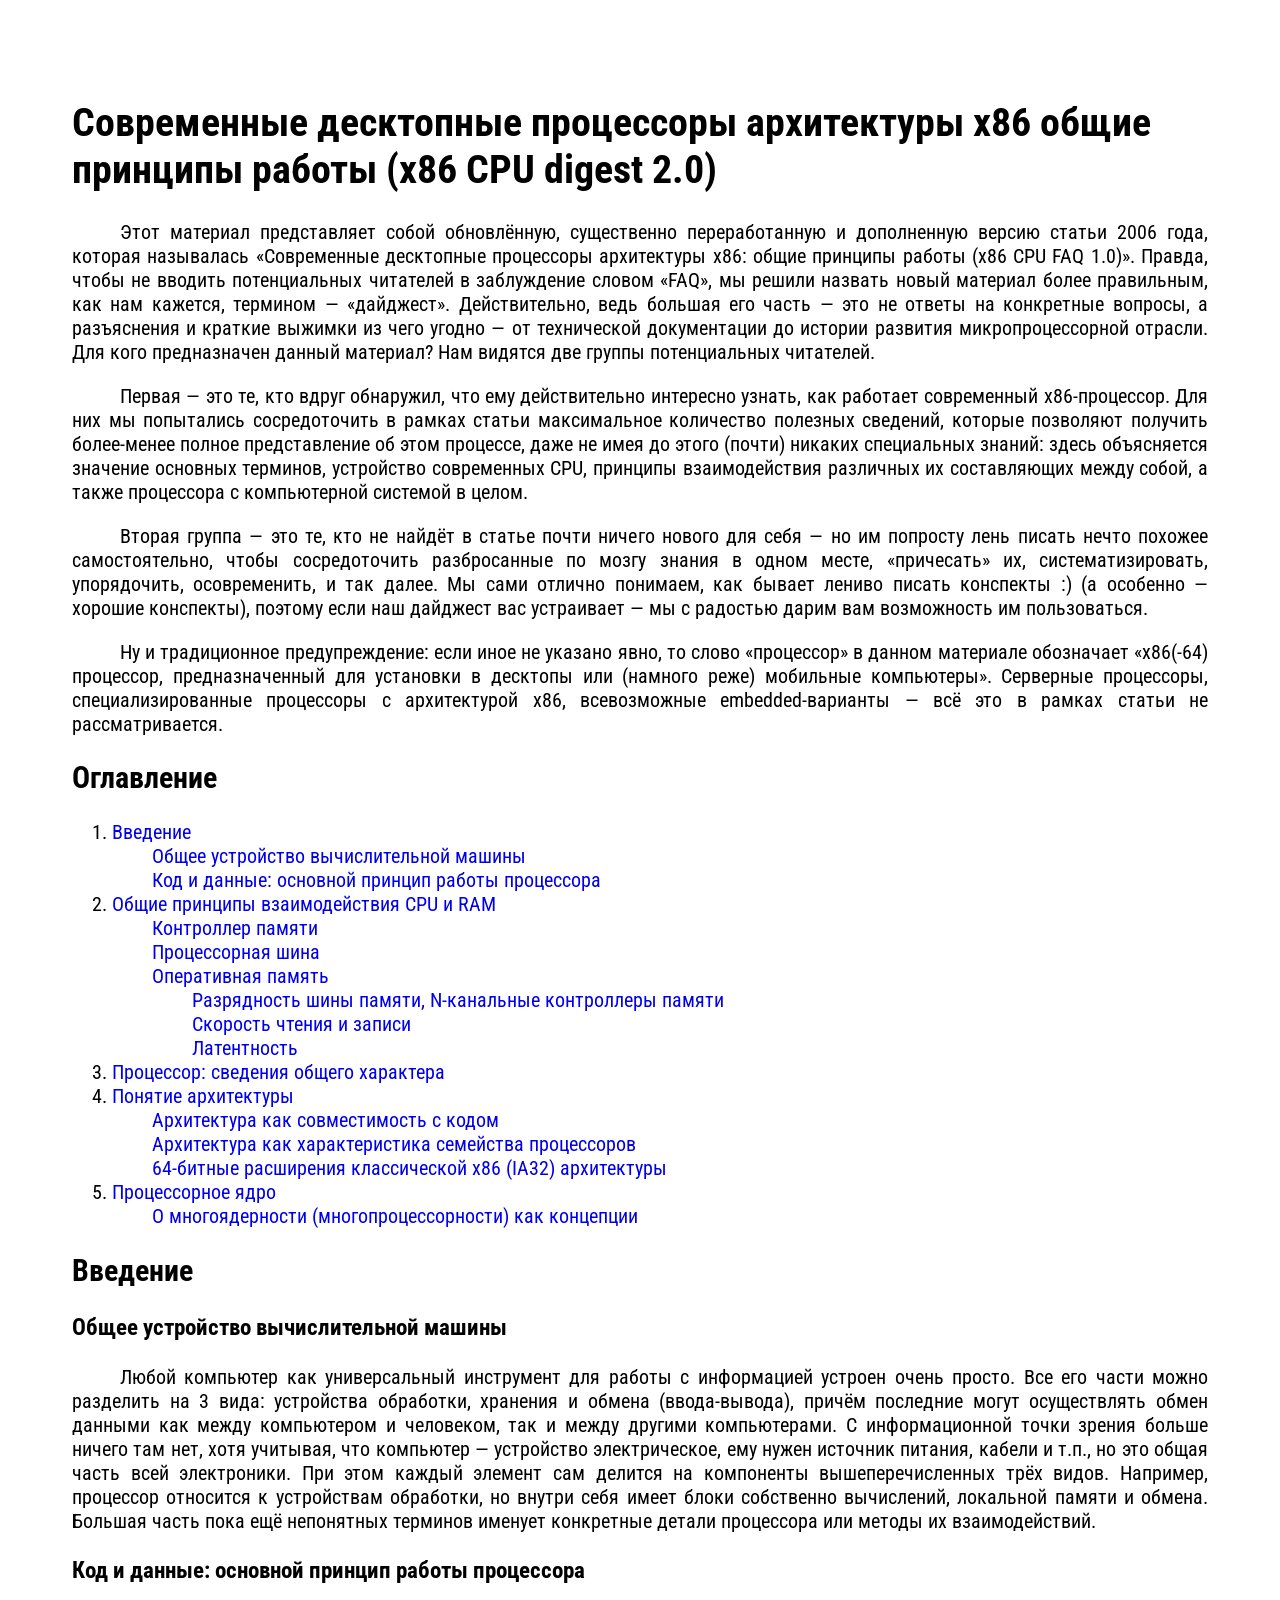
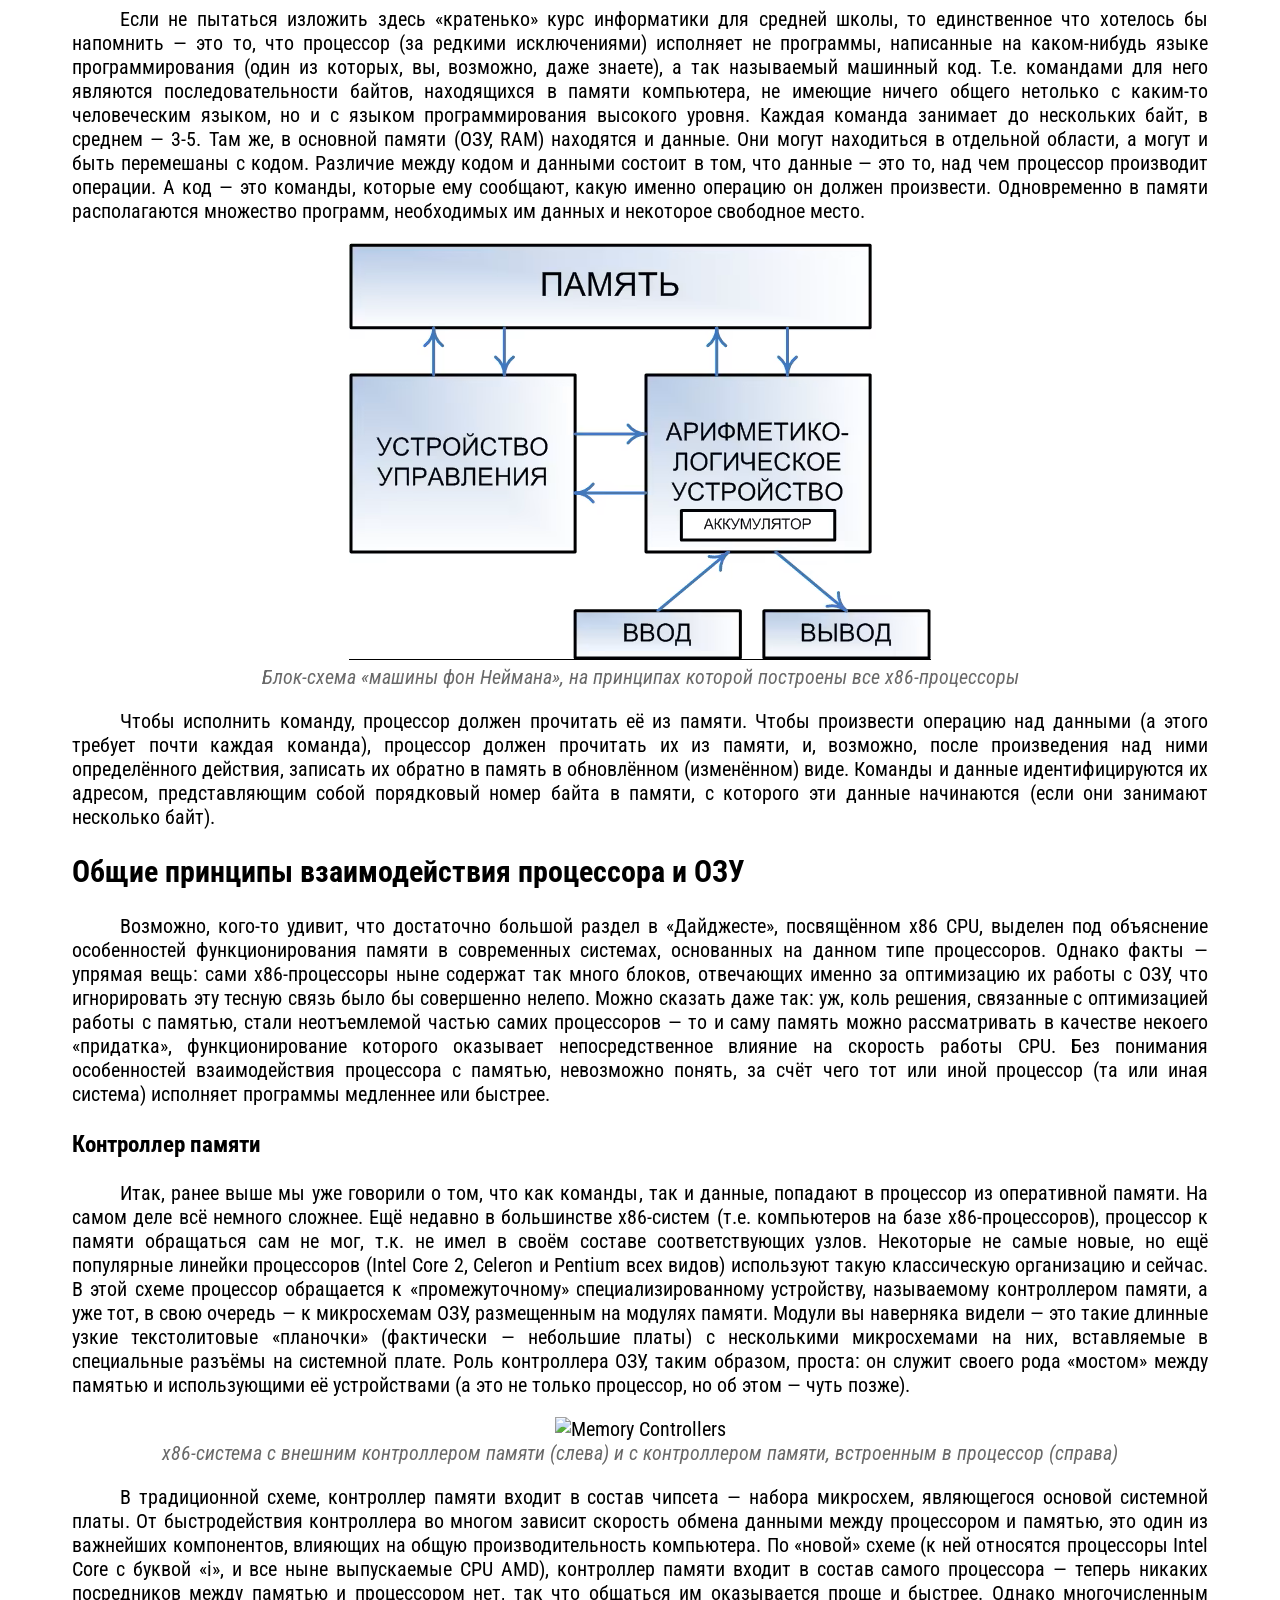
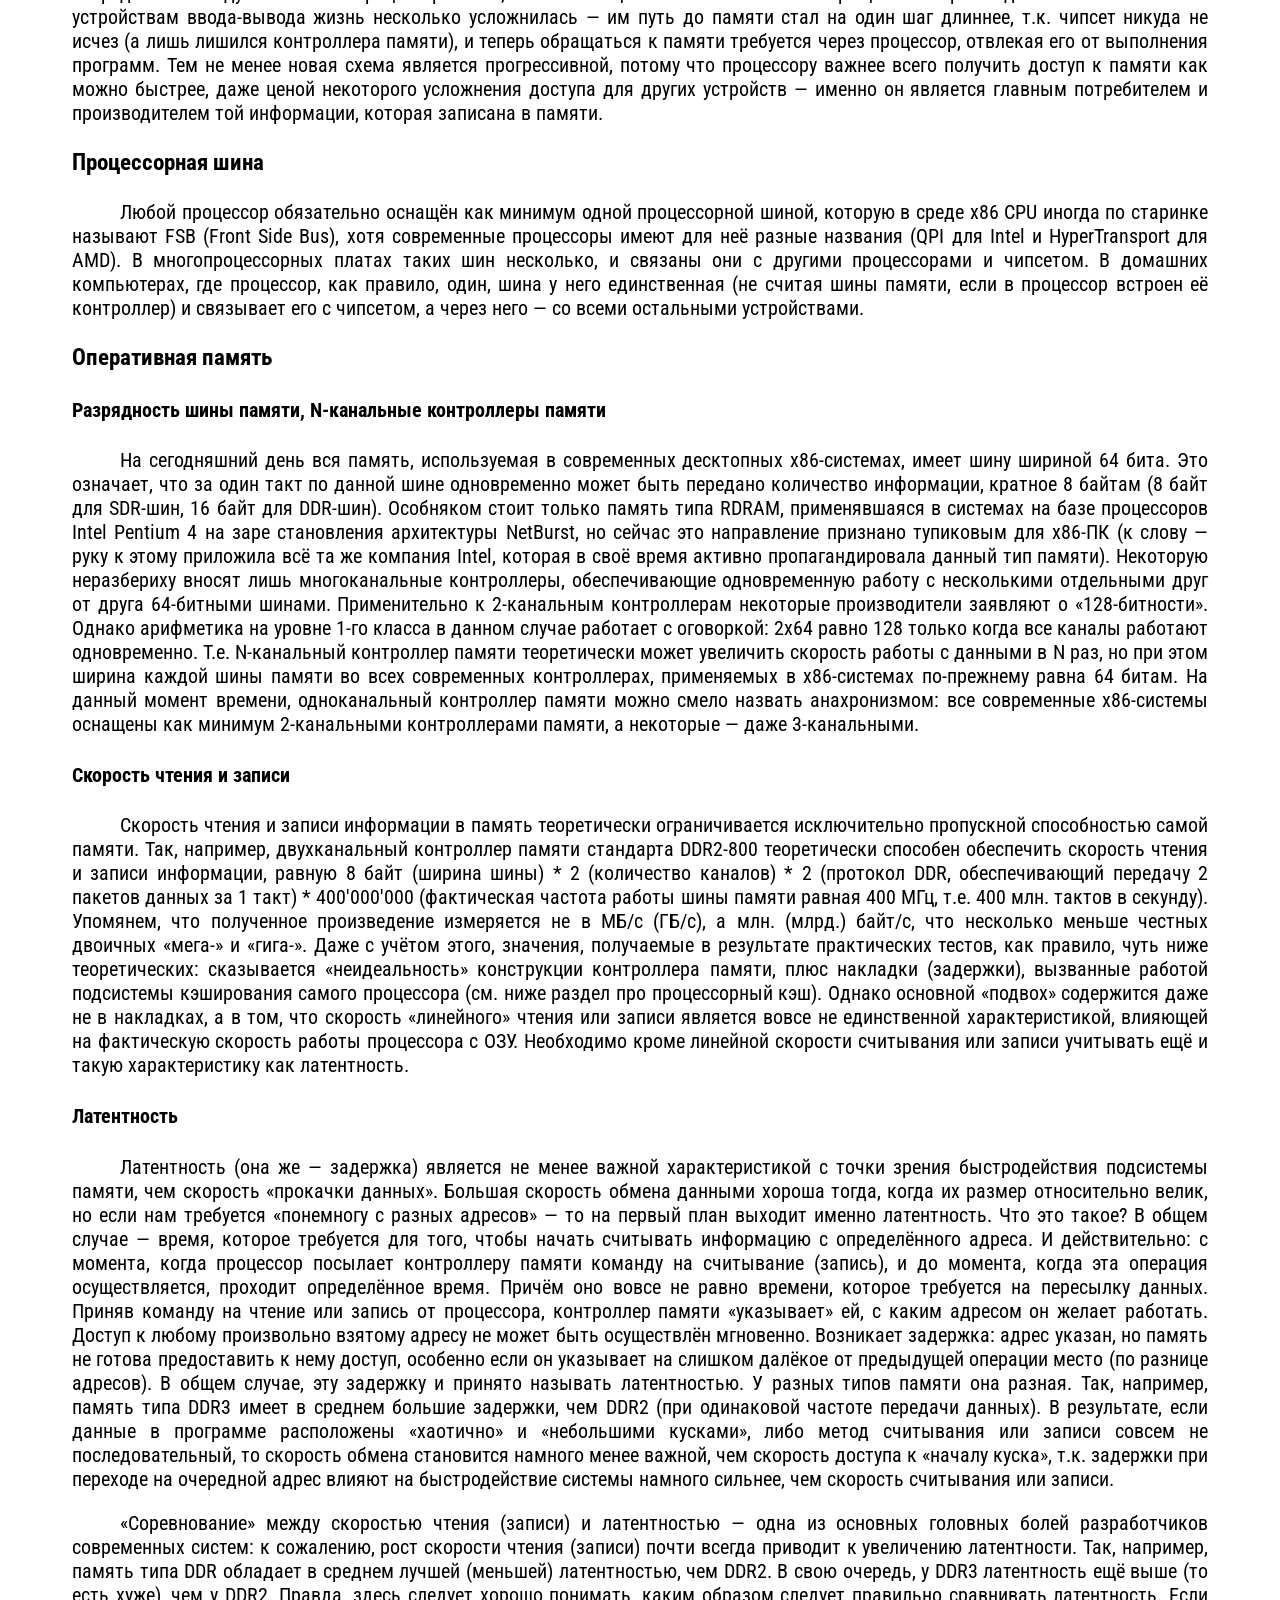
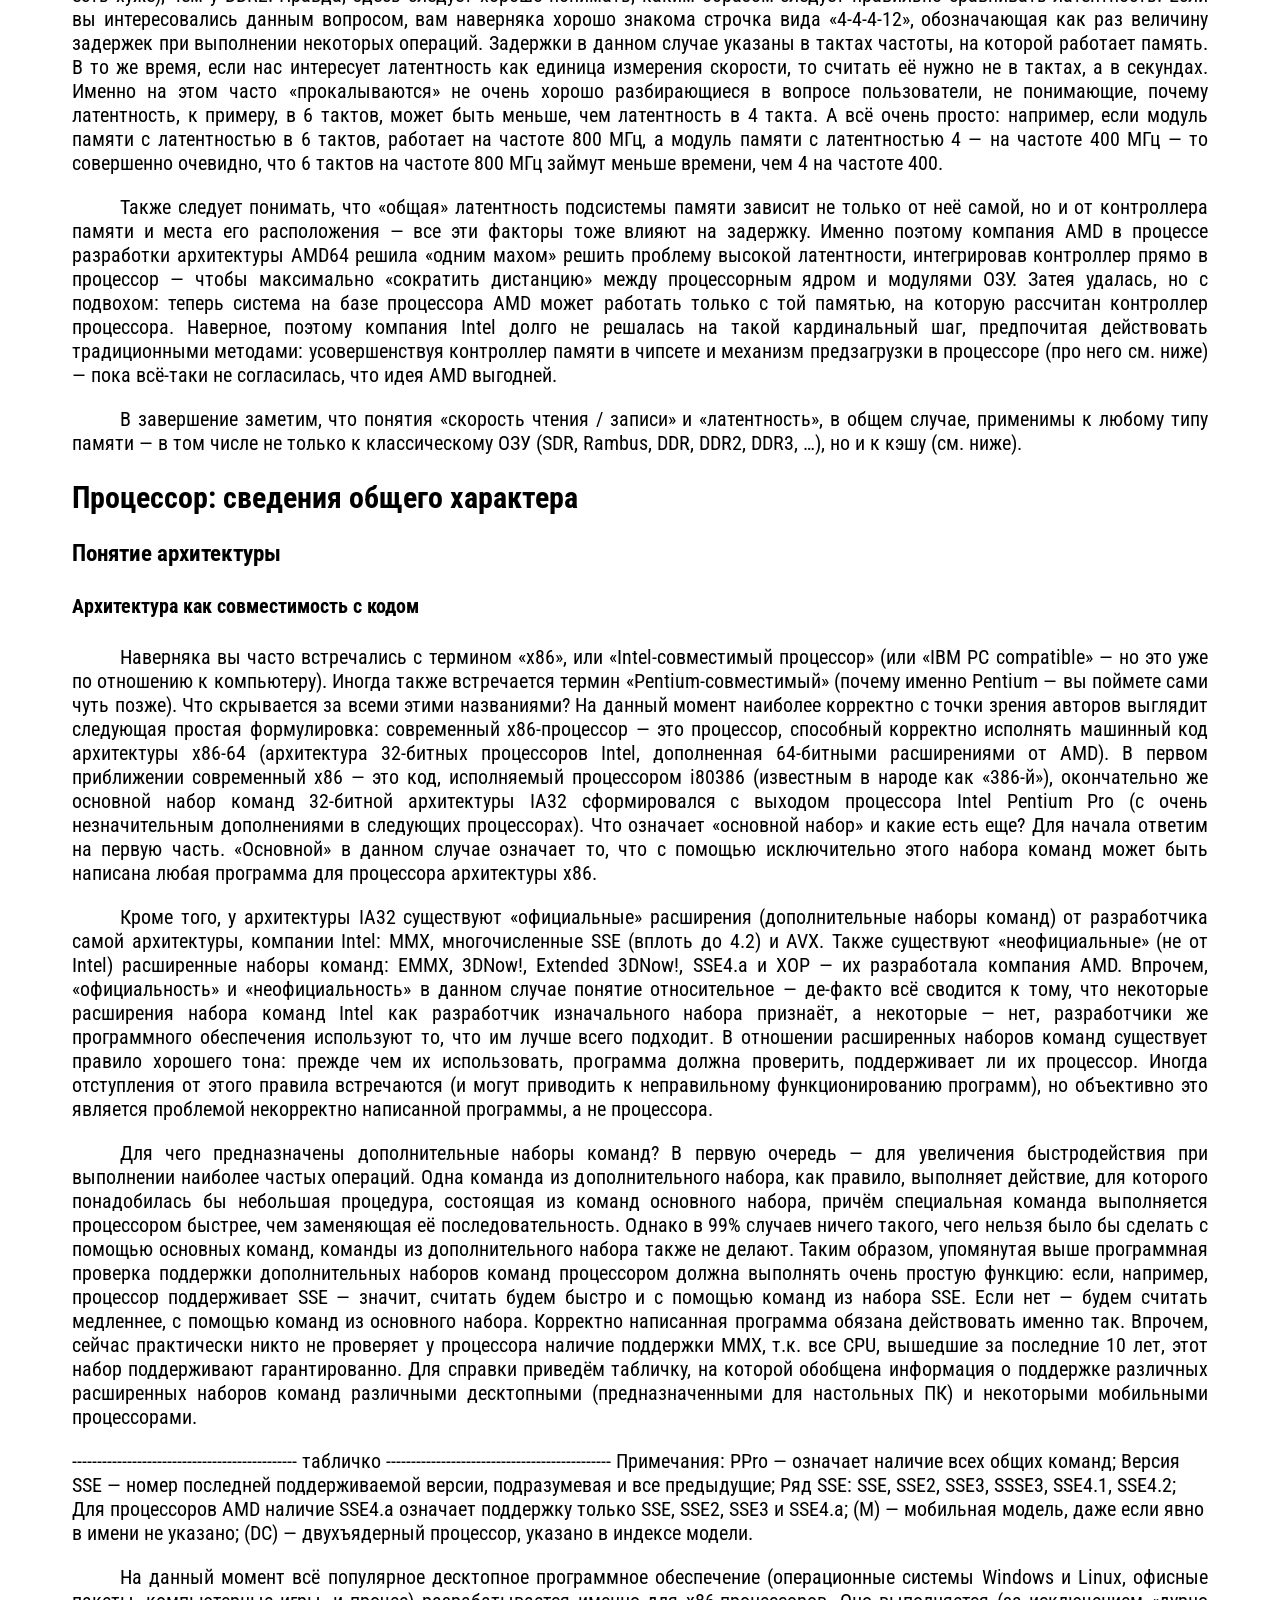
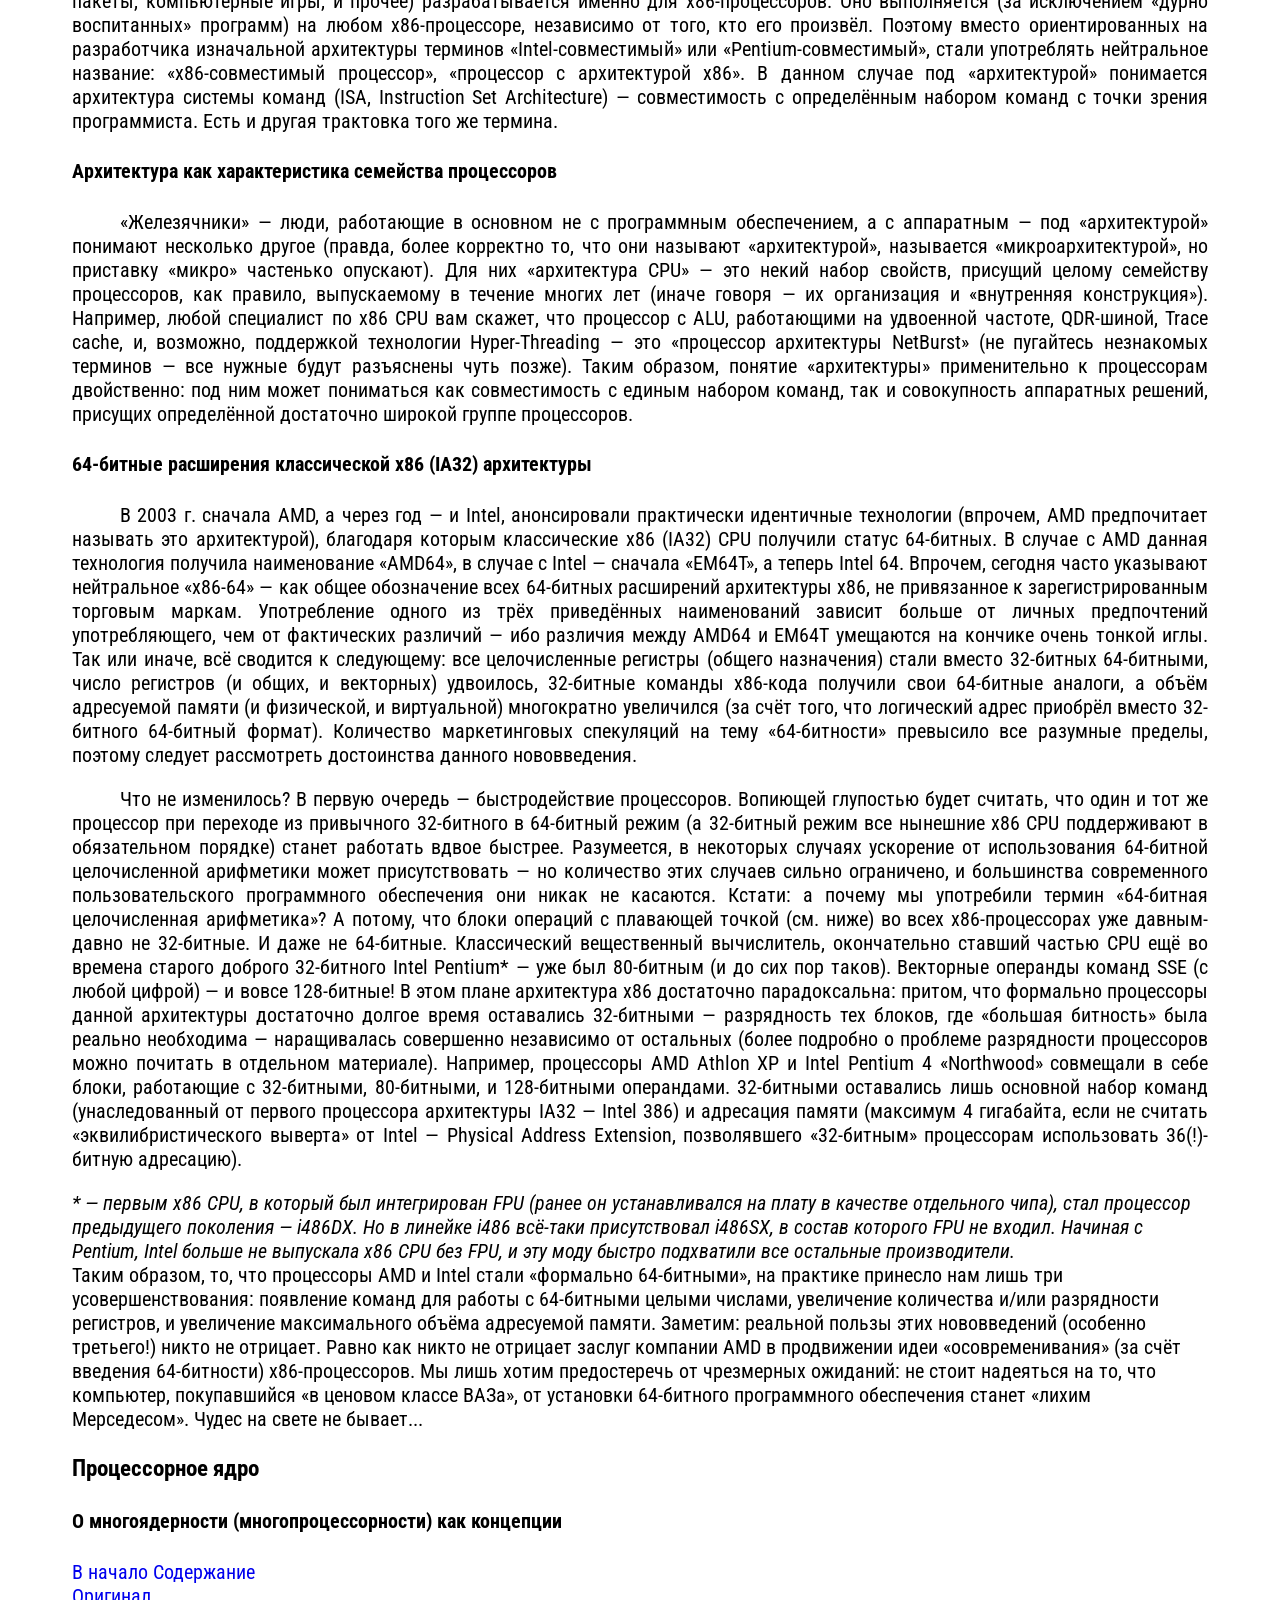
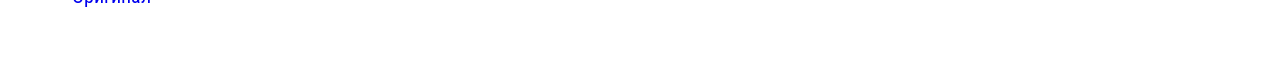
==== commit 979c8ee6: "баловство со стилями" ====
--- a/01-CPU/CPU.html
+++ b/01-CPU/CPU.html
@@ -58,7 +58,7 @@
     </li>
 
     <li><a href="#cpu-general-info">Процессор: сведения общего характера</a></li>
-    
+
     <li><a href="#cpu-architecture">Понятие архитектуры</a>
         <ul>
             <li><a href="#microarchitecture">Архитектура как совместимость с кодом</a></li>
@@ -98,7 +98,9 @@
     место.</p>
 
 <figure>
-    <img src="img/von-neumann.png" alt="Von Neumann Computer" title="Архитектура Фон-Неймана">
+    <a href="img/von-neumann.png">
+        <img src="img/von-neumann.png" alt="Von Neumann Computer" title="Архитектура Фон-Неймана">
+    </a>
     <figcaption>Блок-схема «машины фон Неймана»,
         на принципах которой построены все x86-процессоры
     </figcaption>
@@ -347,6 +349,7 @@
 
 <h3 id="cpu-core">Процессорное ядро</h3>
 <h4 id="multi-core">О многоядерности (многопроцессорности) как концепции</h4>
-<a href="#">В начало</a> <a href="#table-of-contents">Содержание</a>
+<a href="#">В начало</a> <a href="#table-of-contents">Содержание</a><br>
+<a href="https://www.ixbt.com/cpu/cpu-digest-2009.shtml" target="_blank">Оригинал</a>
 </body>
 </html>
--- a/01-CPU/CPU.css
+++ b/01-CPU/CPU.css
@@ -3,12 +3,15 @@
 body {
     font-family: "Roboto Condensed", Tahoma, Geneva, Verdana, sans-serif;
     font-size: 20px;
+    padding: 5%;
 }
 
 p {
-
+    text-indent: 48px;
     text-align: justify;
 }
+
+
 img{
 
 }
@@ -23,4 +26,14 @@
 }
 ul{
     list-style: none;
+}
+a{
+    text-decoration: none;
+}
+a:hover{
+    font-weight: bold;
+}
+a:visited
+{
+    color: greenyellow;
 }
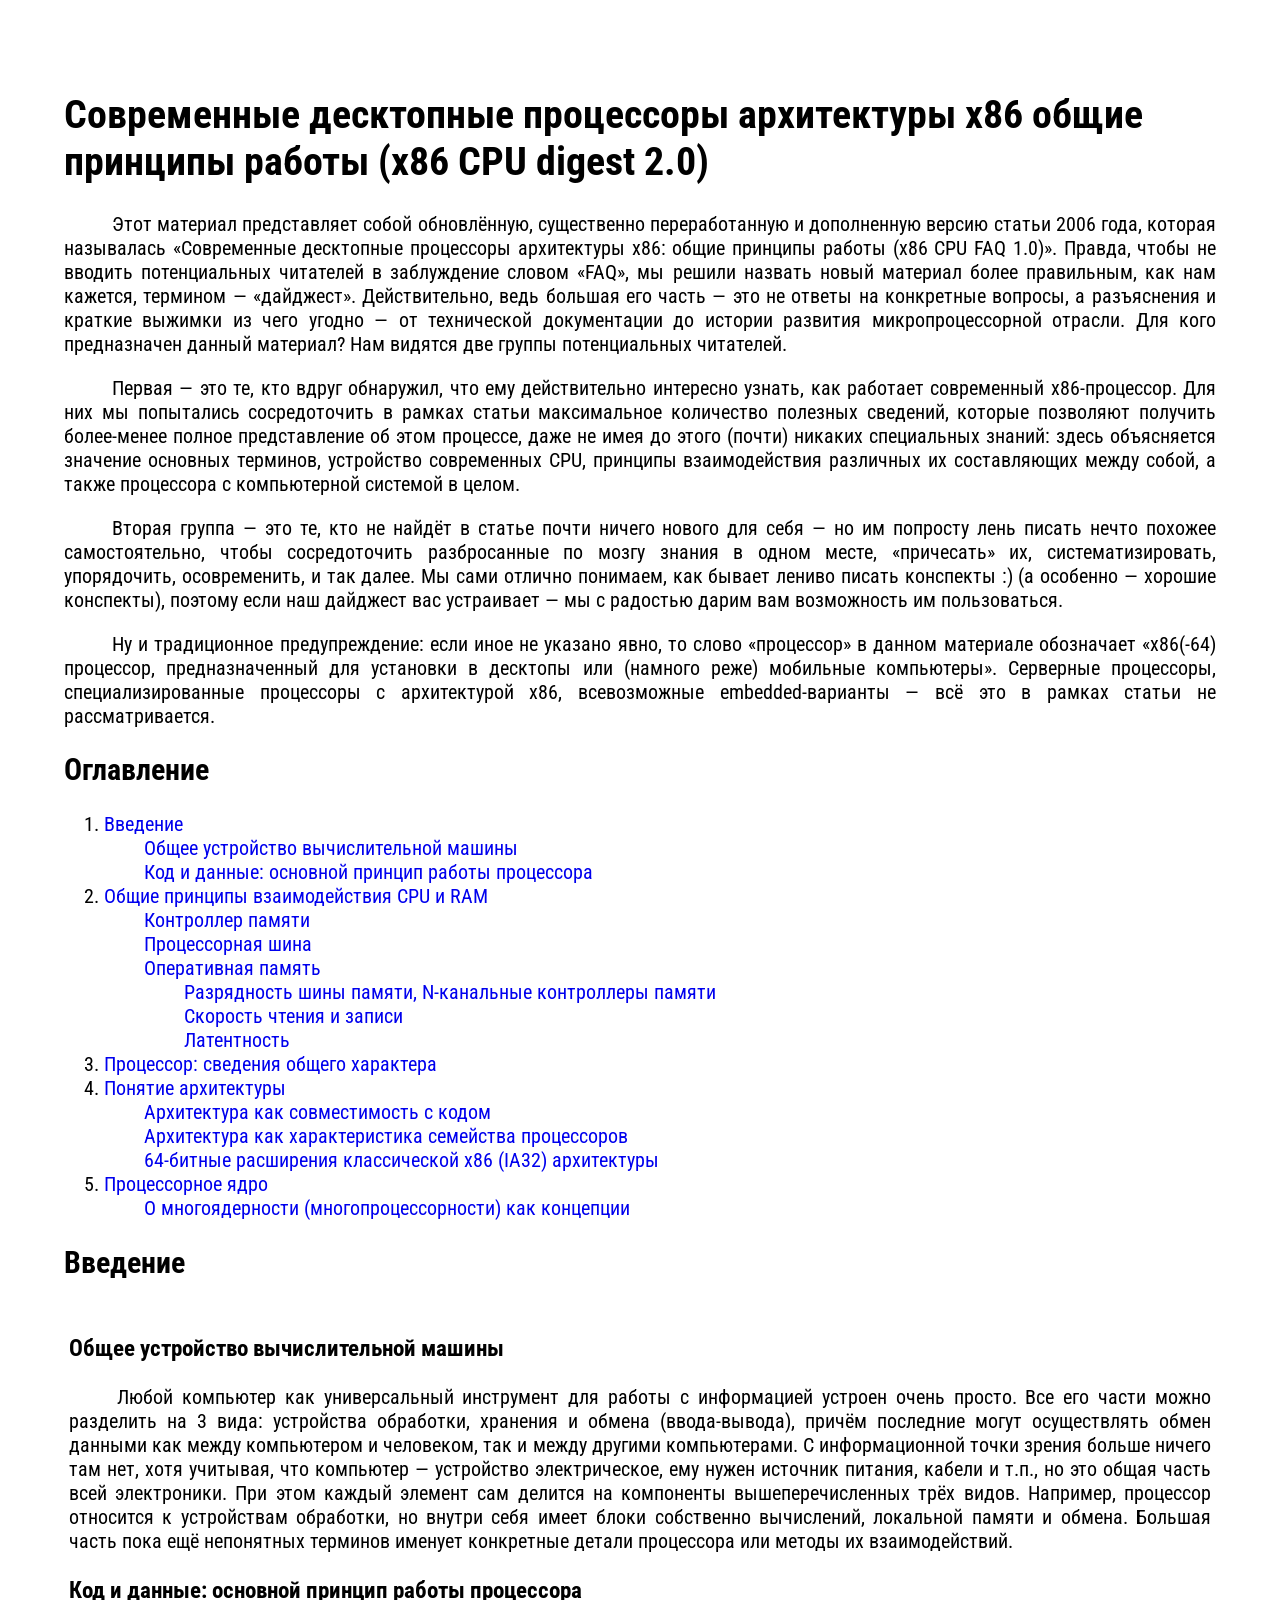
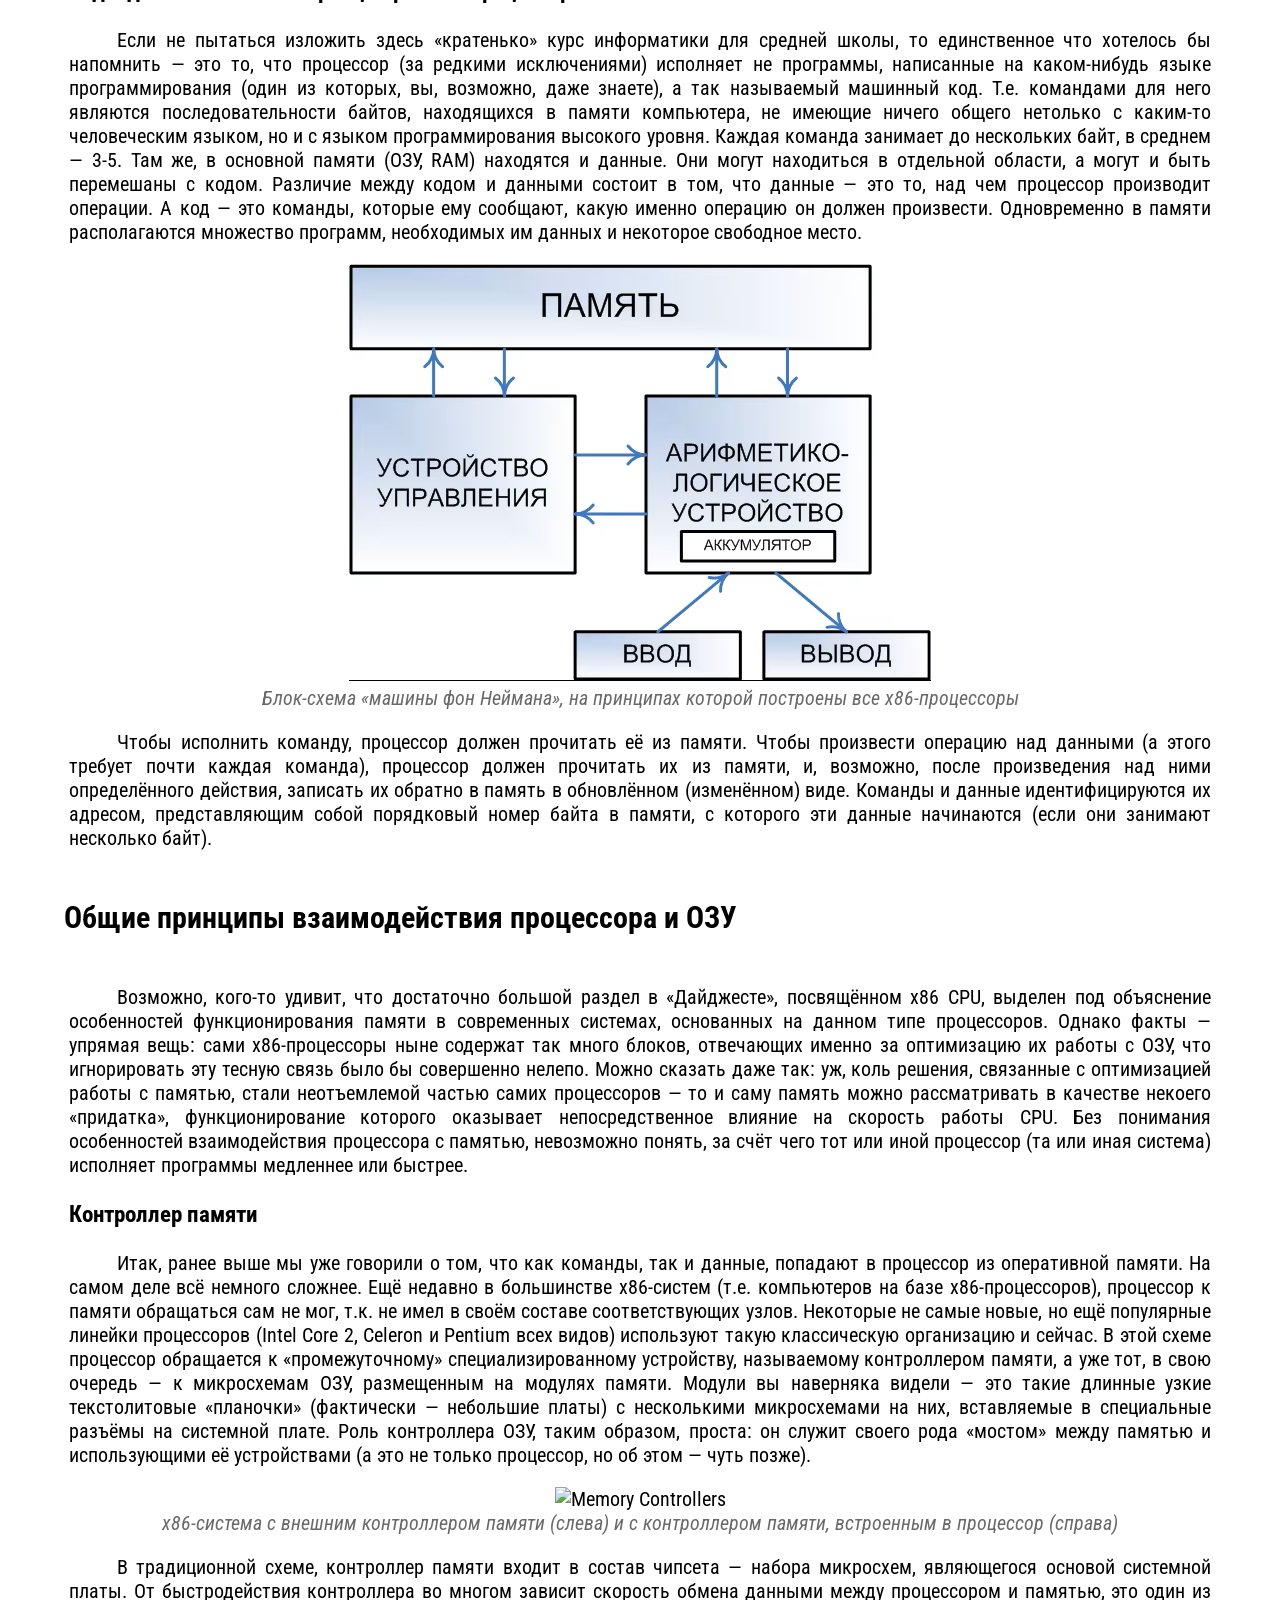
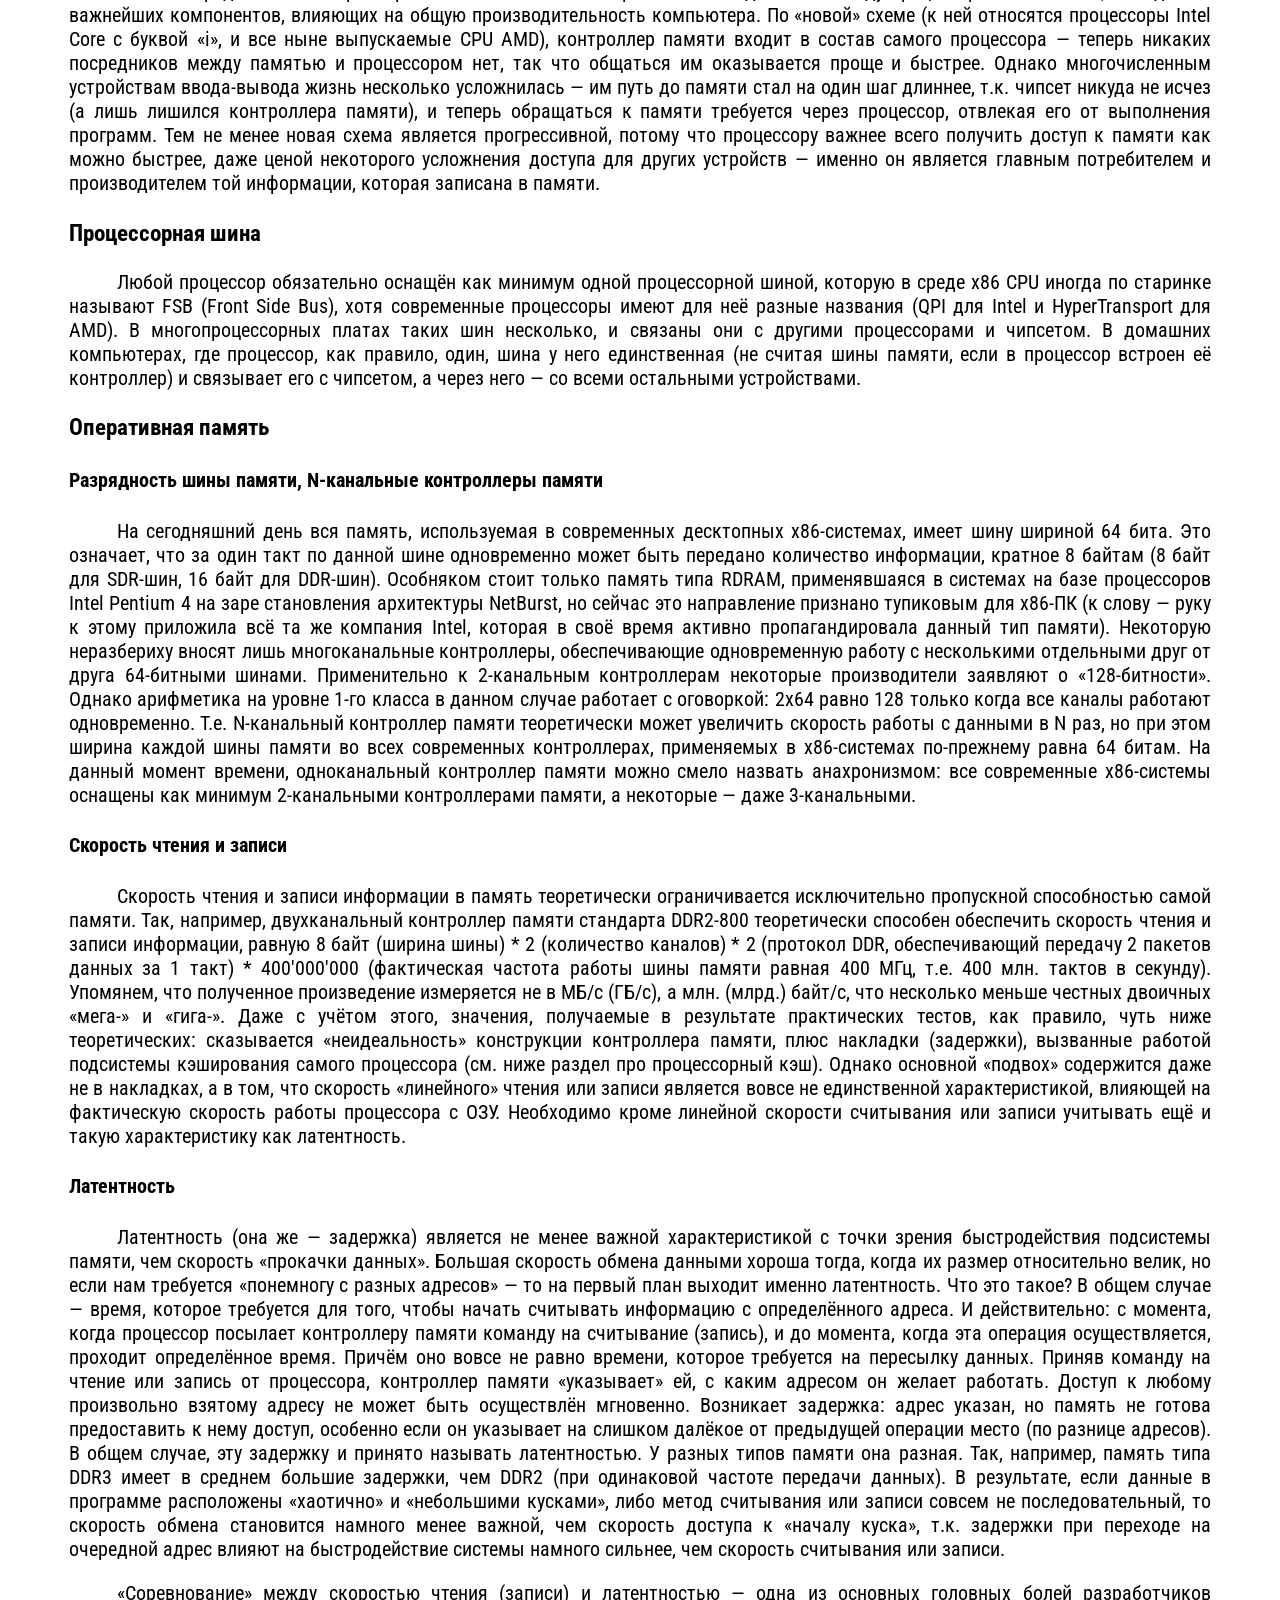
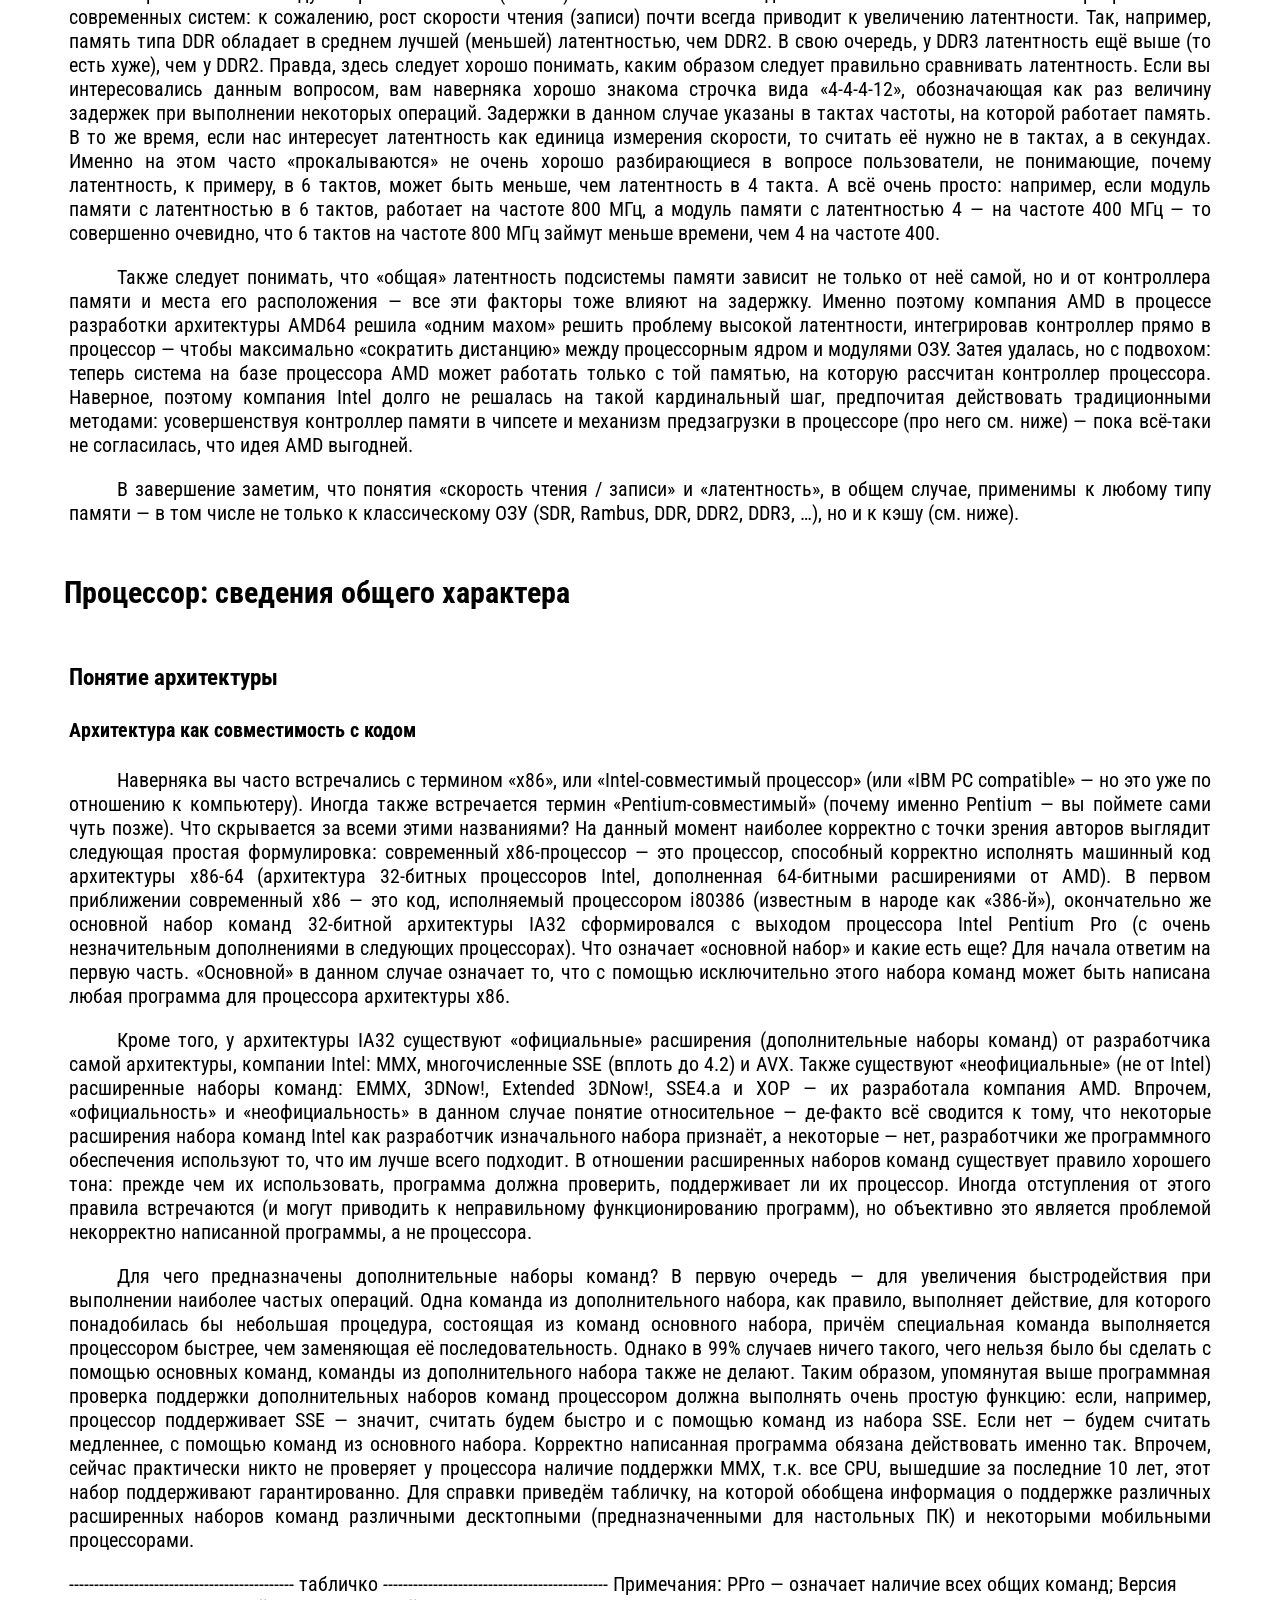
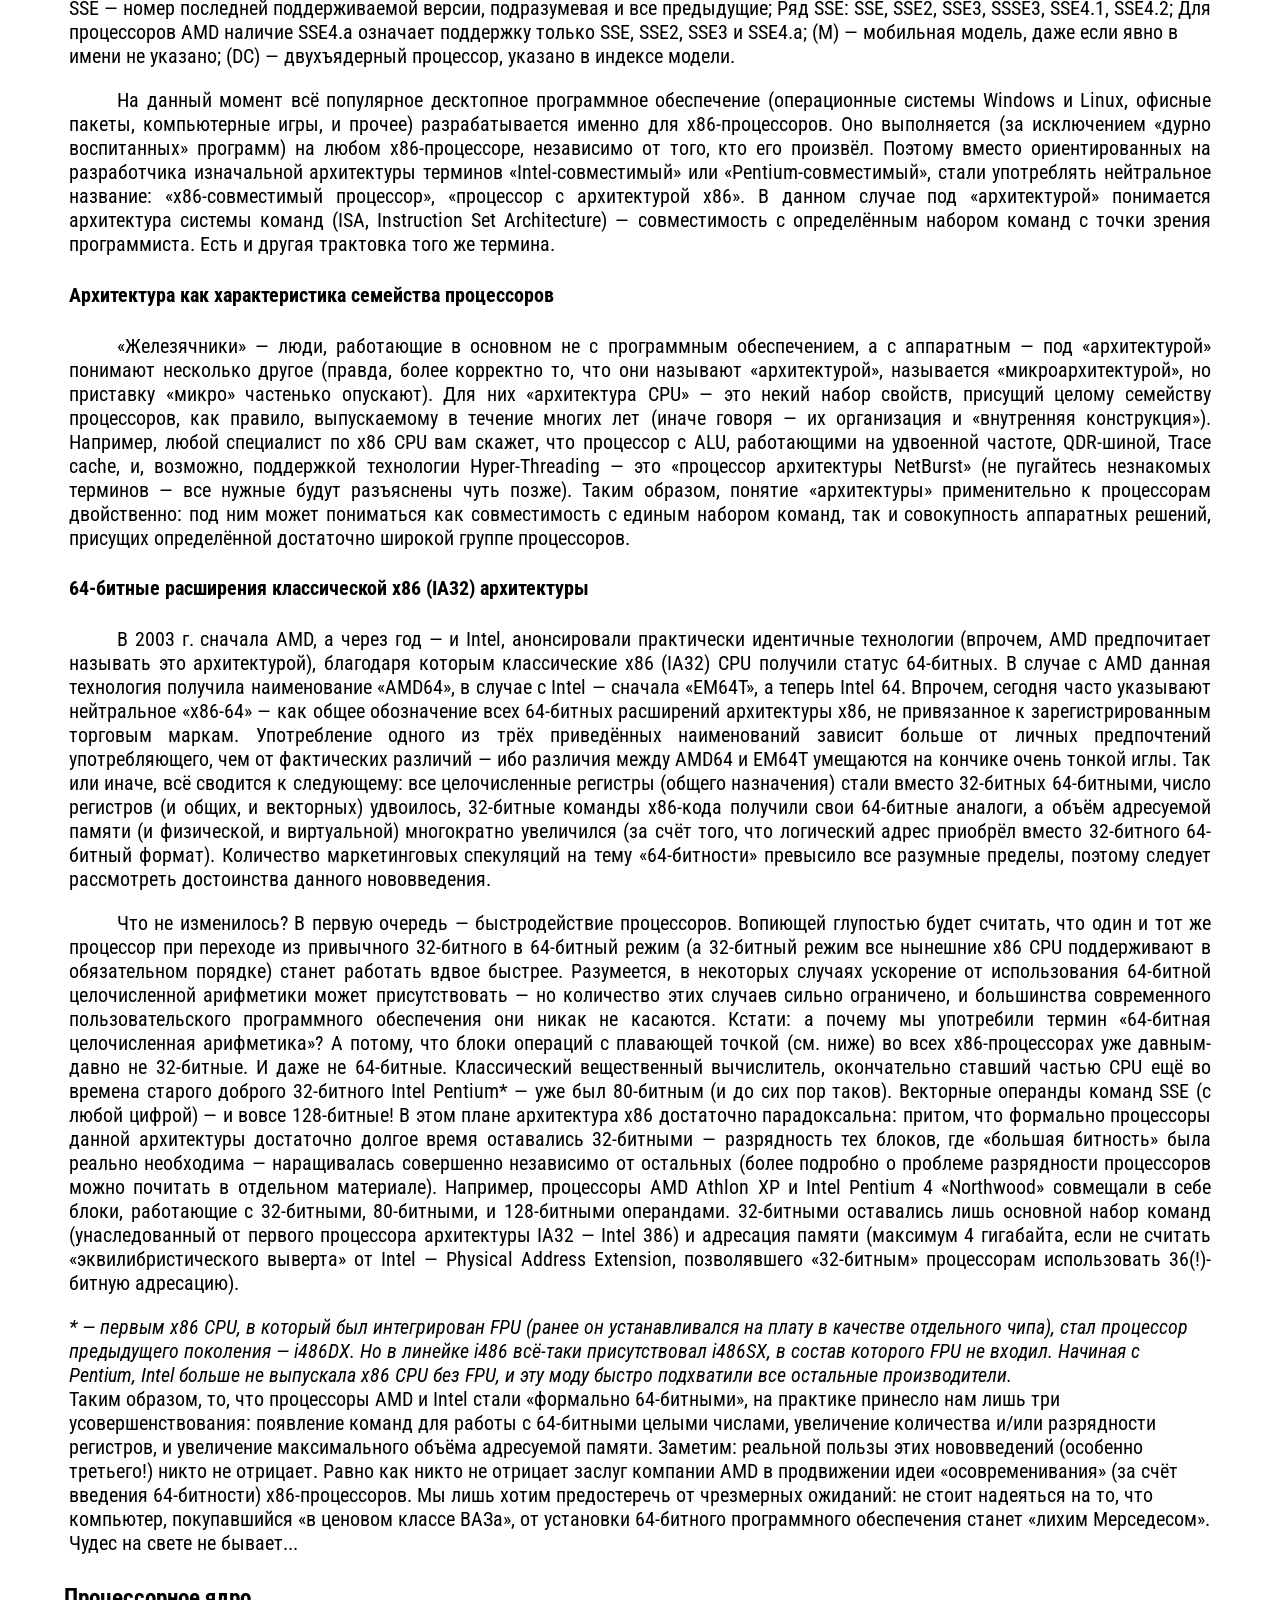
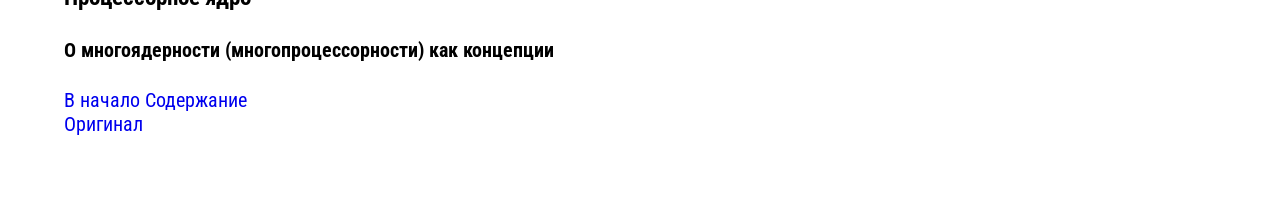
==== commit dffbc159: "баловство со стилями" ====
--- a/01-CPU/CPU.html
+++ b/01-CPU/CPU.html
@@ -34,7 +34,7 @@
     процессоры, специализированные процессоры с архитектурой x86, всевозможные embedded-варианты — всё это в рамках
     статьи не рассматривается.</p>
 
-<h2 id="table-of-contents">Оглавление</h2>
+<h2 id="table-of-contents"><span>Оглавление</span></h2>
 <ol>
     <li><a href="#intro">Введение</a>
         <ul>
@@ -74,278 +74,382 @@
 </ol>
 
 
-<h2 id="intro">Введение</h2>
-<h3 id="general-structure-of-a-compurer">Общее устройство вычислительной машины</h3>
-<p>Любой компьютер как универсальный инструмент для работы с информацией устроен очень просто. Все его части можно
-    разделить на 3 вида: устройства обработки, хранения и обмена (ввода-вывода), причём последние могут осуществлять
-    обмен данными как между компьютером и человеком, так и между другими компьютерами. С информационной точки зрения
-    больше ничего там нет, хотя учитывая, что компьютер — устройство электрическое, ему нужен источник питания, кабели и
-    т.п., но это общая часть всей электроники. При этом каждый элемент сам делится на компоненты вышеперечисленных трёх
-    видов. Например, процессор относится к устройствам обработки, но внутри себя имеет блоки собственно вычислений,
-    локальной памяти и обмена. Большая часть пока ещё непонятных терминов именует конкретные детали процессора или
-    методы их взаимодействий.</p>
-
-<h3 id="code-and-data">Код и данные: основной принцип работы процессора</h3>
-<p>Если не пытаться изложить здесь «кратенько» курс информатики для средней школы, то единственное что хотелось бы
-    напомнить — это то, что процессор (за редкими исключениями) исполняет не программы, написанные на каком-нибудь языке
-    программирования (один из которых, вы, возможно, даже знаете), а так называемый машинный код. Т.е. командами для
-    него являются последовательности байтов, находящихся в памяти компьютера, не имеющие ничего общего нетолько с
-    каким-то человеческим языком, но и с языком программирования высокого уровня. Каждая команда занимает до нескольких
-    байт, в среднем — 3-5. Там же, в основной памяти (ОЗУ, RAM) находятся и данные. Они могут находиться в отдельной
-    области, а могут и быть перемешаны с кодом. Различие между кодом и данными состоит в том, что данные — это то, над
-    чем процессор производит операции. А код — это команды, которые ему сообщают, какую именно операцию он должен
-    произвести. Одновременно в памяти располагаются множество программ, необходимых им данных и некоторое свободное
-    место.</p>
-
-<figure>
-    <a href="img/von-neumann.png">
-        <img src="img/von-neumann.png" alt="Von Neumann Computer" title="Архитектура Фон-Неймана">
-    </a>
-    <figcaption>Блок-схема «машины фон Неймана»,
-        на принципах которой построены все x86-процессоры
-    </figcaption>
-</figure>
-
-<p>Чтобы исполнить команду, процессор должен прочитать её из памяти. Чтобы произвести операцию над данными (а этого
-    требует почти каждая команда), процессор должен прочитать их из памяти, и, возможно, после произведения над ними
-    определённого действия, записать их обратно в память в обновлённом (изменённом) виде. Команды и данные
-    идентифицируются их адресом, представляющим собой порядковый номер байта в памяти, с которого эти данные
-    начинаются (если они занимают несколько байт).</p>
-
-<h2 id="cpu-ram-interaction">Общие принципы взаимодействия процессора и ОЗУ</h2>
-<p>
-    Возможно, кого-то удивит, что достаточно большой раздел в «Дайджесте», посвящённом x86 CPU, выделен под объяснение
-    особенностей функционирования памяти в современных системах, основанных на данном типе процессоров. Однако факты —
-    упрямая вещь: сами x86-процессоры ныне содержат так много блоков, отвечающих именно за оптимизацию их работы с ОЗУ,
-    что игнорировать эту тесную связь было бы совершенно нелепо. Можно сказать даже так: уж, коль решения, связанные с
-    оптимизацией работы с памятью, стали неотъемлемой частью самих процессоров — то и саму память можно рассматривать в
-    качестве некоего «придатка», функционирование которого оказывает непосредственное влияние на скорость работы CPU.
-    Без понимания особенностей взаимодействия процессора с памятью, невозможно понять, за счёт чего тот или иной
-    процессор (та или иная система) исполняет программы медленнее или быстрее.
-</p>
-<h3 id="memory-controller">Контроллер памяти</h3>
-<p>Итак, ранее выше мы уже говорили о том, что как команды, так и данные, попадают в процессор из оперативной памяти. На
-    самом деле всё немного сложнее. Ещё недавно в большинстве x86-систем (т.е. компьютеров на базе x86-процессоров),
-    процессор к памяти обращаться сам не мог, т.к. не имел в своём составе соответствующих узлов. Некоторые не самые
-    новые, но ещё популярные линейки процессоров (Intel Core 2, Celeron и Pentium всех видов) используют такую
-    классическую организацию и сейчас. В этой схеме процессор обращается к «промежуточному» специализированному
-    устройству, называемому контроллером памяти, а уже тот, в свою очередь — к микросхемам ОЗУ, размещенным на модулях
-    памяти. Модули вы наверняка видели — это такие длинные узкие текстолитовые «планочки» (фактически — небольшие платы)
-    с несколькими микросхемами на них, вставляемые в специальные разъёмы на системной плате. Роль контроллера ОЗУ, таким
-    образом, проста: он служит своего рода «мостом» между памятью и использующими её устройствами (а это не только
-    процессор, но об этом — чуть позже).</p>
-
-<figure><img src="https://media.ixbt.site/opti/https://www.ixbt.com/cpu/images/cpu-digest-2009/ext-vs-int.png"
-             alt="Memory Controllers" title="Типы контроллеров памяти">
-    <figcaption>
-        x86-система с внешним контроллером памяти (слева)
-        и с контроллером памяти, встроенным в процессор (справа)
-    </figcaption>
-</figure>
-
-<p>В традиционной схеме, контроллер памяти входит в состав чипсета — набора микросхем, являющегося основой системной
-    платы. От быстродействия контроллера во многом зависит скорость обмена данными между процессором и памятью, это один
-    из важнейших компонентов, влияющих на общую производительность компьютера. По «новой» схеме (к ней относятся
-    процессоры Intel Core с буквой «i», и все ныне выпускаемые CPU AMD), контроллер памяти входит в состав самого
-    процессора — теперь никаких посредников между памятью и процессором нет, так что общаться им оказывается проще и
-    быстрее. Однако многочисленным устройствам ввода-вывода жизнь несколько усложнилась — им путь до памяти стал на один
-    шаг длиннее, т.к. чипсет никуда не исчез (а лишь лишился контроллера памяти), и теперь обращаться к памяти требуется
-    через процессор, отвлекая его от выполнения программ. Тем не менее новая схема является прогрессивной, потому что
-    процессору важнее всего получить доступ к памяти как можно быстрее, даже ценой некоторого усложнения доступа для
-    других устройств — именно он является главным потребителем и производителем той информации, которая записана в
-    памяти.</p>
-
-<h3 id="fsb">Процессорная шина</h3>
-<p>Любой процессор обязательно оснащён как минимум одной процессорной шиной, которую в среде x86 CPU иногда по старинке
-    называют FSB (Front Side Bus), хотя современные процессоры имеют для неё разные названия (QPI для Intel и
-    HyperTransport для AMD). В многопроцессорных платах таких шин несколько, и связаны они с другими процессорами и
-    чипсетом. В домашних компьютерах, где процессор, как правило, один, шина у него единственная (не считая шины памяти,
-    если в процессор встроен её контроллер) и связывает его с чипсетом, а через него — со всеми остальными
-    устройствами.</p>
-
-<h3 id="ram">Оперативная память</h3>
-<h4 id="ram-bus-capacity">Разрядность шины памяти, N-канальные контроллеры памяти</h4>
-<p>На сегодняшний день вся память, используемая в современных десктопных x86-системах, имеет шину шириной 64 бита. Это
-    означает, что за один такт по данной шине одновременно может быть передано количество информации, кратное 8 байтам
-    (8 байт для SDR-шин, 16 байт для DDR-шин). Особняком стоит только память типа RDRAM, применявшаяся в системах на
-    базе процессоров Intel Pentium 4 на заре становления архитектуры NetBurst, но сейчас это направление признано
-    тупиковым для x86-ПК (к слову — руку к этому приложила всё та же компания Intel, которая в своё время активно
-    пропагандировала данный тип памяти). Некоторую неразбериху вносят лишь многоканальные контроллеры, обеспечивающие
-    одновременную работу с несколькими отдельными друг от друга 64-битными шинами. Применительно к 2-канальным
-    контроллерам некоторые производители заявляют о «128-битности». Однако арифметика на уровне 1-го класса в данном
-    случае работает с оговоркой: 2x64 равно 128 только когда все каналы работают одновременно. Т.е. N-канальный
-    контроллер памяти теоретически может увеличить скорость работы с данными в N раз, но при этом ширина каждой шины
-    памяти во всех современных контроллерах, применяемых в x86-системах по-прежнему равна 64 битам. На данный момент
-    времени, одноканальный контроллер памяти можно смело назвать анахронизмом: все современные x86-системы оснащены как
-    минимум 2-канальными контроллерами памяти, а некоторые — даже 3-канальными.</p>
-
-<h4 id="ram-speed">Скорость чтения и записи</h4>
-<p>Скорость чтения и записи информации в память теоретически ограничивается исключительно пропускной способностью самой
-    памяти. Так, например, двухканальный контроллер памяти стандарта DDR2-800 теоретически способен обеспечить скорость
-    чтения и записи информации, равную 8 байт (ширина шины) * 2 (количество каналов) * 2 (протокол DDR, обеспечивающий
-    передачу 2 пакетов данных за 1 такт) * 400'000'000 (фактическая частота работы шины памяти равная 400 МГц, т.е. 400
-    млн. тактов в секунду). Упомянем, что полученное произведение измеряется не в МБ/с (ГБ/с), а млн. (млрд.) байт/с,
-    что несколько меньше честных двоичных «мега-» и «гига-». Даже с учётом этого, значения, получаемые в результате
-    практических тестов, как правило, чуть ниже теоретических: сказывается «неидеальность» конструкции контроллера
-    памяти, плюс накладки (задержки), вызванные работой подсистемы кэширования самого процессора (см. ниже раздел про
-    процессорный кэш). Однако основной «подвох» содержится даже не в накладках, а в том, что скорость «линейного» чтения
-    или записи является вовсе не единственной характеристикой, влияющей на фактическую скорость работы процессора с ОЗУ.
-    Необходимо кроме линейной скорости считывания или записи учитывать ещё и такую характеристику как латентность.</p>
-
-<h4 id="ram-latency">Латентность</h4>
-<p>Латентность (она же — задержка) является не менее важной характеристикой с точки зрения быстродействия подсистемы
-    памяти, чем скорость «прокачки данных». Большая скорость обмена данными хороша тогда, когда их размер относительно
-    велик, но если нам требуется «понемногу с разных адресов» — то на первый план выходит именно латентность. Что это
-    такое? В общем случае — время, которое требуется для того, чтобы начать считывать информацию с определённого адреса.
-    И действительно: с момента, когда процессор посылает контроллеру памяти команду на считывание (запись), и до
-    момента, когда эта операция осуществляется, проходит определённое время. Причём оно вовсе не равно времени, которое
-    требуется на пересылку данных. Приняв команду на чтение или запись от процессора, контроллер памяти «указывает» ей,
-    с каким адресом он желает работать. Доступ к любому произвольно взятому адресу не может быть осуществлён мгновенно.
-    Возникает задержка: адрес указан, но память не готова предоставить к нему доступ, особенно если он указывает на
-    слишком далёкое от предыдущей операции место (по разнице адресов). В общем случае, эту задержку и принято называть
-    латентностью. У разных типов памяти она разная. Так, например, память типа DDR3 имеет в среднем большие задержки,
-    чем DDR2 (при одинаковой частоте передачи данных). В результате, если данные в программе расположены «хаотично» и
-    «небольшими кусками», либо метод считывания или записи совсем не последовательный, то скорость обмена становится
-    намного менее важной, чем скорость доступа к «началу куска», т.к. задержки при переходе на очередной адрес влияют на
-    быстродействие системы намного сильнее, чем скорость считывания или записи.</p>
-
-<p>«Соревнование» между скоростью чтения (записи) и латентностью — одна из основных головных болей разработчиков
-    современных систем: к сожалению, рост скорости чтения (записи) почти всегда приводит к увеличению латентности. Так,
-    например, память типа DDR обладает в среднем лучшей (меньшей) латентностью, чем DDR2. В свою очередь, у DDR3
-    латентность ещё выше (то есть хуже), чем у DDR2. Правда, здесь следует хорошо понимать, каким образом следует
-    правильно сравнивать латентность. Если вы интересовались данным вопросом, вам наверняка хорошо знакома строчка вида
-    «4-4-4-12», обозначающая как раз величину задержек при выполнении некоторых операций. Задержки в данном случае
-    указаны в тактах частоты, на которой работает память. В то же время, если нас интересует латентность как единица
-    измерения скорости, то считать её нужно не в тактах, а в секундах. Именно на этом часто «прокалываются» не очень
-    хорошо разбирающиеся в вопросе пользователи, не понимающие, почему латентность, к примеру, в 6 тактов, может быть
-    меньше, чем латентность в 4 такта. А всё очень просто: например, если модуль памяти с латентностью в 6 тактов,
-    работает на частоте 800 МГц, а модуль памяти с латентностью 4 — на частоте 400 МГц — то совершенно очевидно, что 6
-    тактов на частоте 800 МГц займут меньше времени, чем 4 на частоте 400.</p>
-
-<p>Также следует понимать, что «общая» латентность подсистемы памяти зависит не только от неё самой, но и от контроллера
-    памяти и места его расположения — все эти факторы тоже влияют на задержку. Именно поэтому компания AMD в процессе
-    разработки архитектуры AMD64 решила «одним махом» решить проблему высокой латентности, интегрировав контроллер прямо
-    в процессор — чтобы максимально «сократить дистанцию» между процессорным ядром и модулями ОЗУ. Затея удалась, но с
-    подвохом: теперь система на базе процессора AMD может работать только с той памятью, на которую рассчитан контроллер
-    процессора. Наверное, поэтому компания Intel долго не решалась на такой кардинальный шаг, предпочитая действовать
-    традиционными методами: усовершенствуя контроллер памяти в чипсете и механизм предзагрузки в процессоре (про него
-    см. ниже) — пока всё-таки не согласилась, что идея AMD выгодней.</p>
-
-<p>В завершение заметим, что понятия «скорость чтения / записи» и «латентность», в общем случае, применимы к любому типу
-    памяти — в том числе не только к классическому ОЗУ (SDR, Rambus, DDR, DDR2, DDR3, …), но и к кэшу (см. ниже).</p>
-
-<h2 id="cpu-general-info">Процессор: сведения общего характера</h2>
-<h3 id="cpu-architecture">Понятие архитектуры</h3>
-<h4 id="cpu-code-compatibility">Архитектура как совместимость с кодом</h4>
-<p>Наверняка вы часто встречались с термином «x86», или «Intel-совместимый процессор» (или «IBM PC compatible» — но это
-    уже по отношению к компьютеру). Иногда также встречается термин «Pentium-совместимый» (почему именно Pentium — вы
-    поймете сами чуть позже). Что скрывается за всеми этими названиями? На данный момент наиболее корректно с точки
-    зрения авторов выглядит следующая простая формулировка: современный x86-процессор — это процессор, способный
-    корректно исполнять машинный код архитектуры x86-64 (архитектура 32-битных процессоров Intel, дополненная 64-битными
-    расширениями от AMD). В первом приближении современный x86 — это код, исполняемый процессором i80386 (известным в
-    народе как «386-й»), окончательно же основной набор команд 32-битной архитектуры IA32 сформировался с выходом
-    процессора Intel Pentium Pro (с очень незначительным дополнениями в следующих процессорах). Что означает «основной
-    набор» и какие есть еще? Для начала ответим на первую часть. «Основной» в данном случае означает то, что с помощью
-    исключительно этого набора команд может быть написана любая программа для процессора архитектуры x86.</p>
-
-<p>Кроме того, у архитектуры IA32 существуют «официальные» расширения (дополнительные наборы команд) от разработчика
-    самой архитектуры, компании Intel: MMX, многочисленные SSE (вплоть до 4.2) и AVX. Также существуют «неофициальные»
-    (не от Intel) расширенные наборы команд: EMMX, 3DNow!, Extended 3DNow!, SSE4.a и XOP — их разработала компания AMD.
-    Впрочем, «официальность» и «неофициальность» в данном случае понятие относительное — де-факто всё сводится к тому,
-    что некоторые расширения набора команд Intel как разработчик изначального набора признаёт, а некоторые — нет,
-    разработчики же программного обеспечения используют то, что им лучше всего подходит. В отношении расширенных наборов
-    команд существует правило хорошего тона: прежде чем их использовать, программа должна проверить, поддерживает ли их
-    процессор. Иногда отступления от этого правила встречаются (и могут приводить к неправильному функционированию
-    программ), но объективно это является проблемой некорректно написанной программы, а не процессора.</p>
-
-<p>Для чего предназначены дополнительные наборы команд? В первую очередь — для увеличения быстродействия при выполнении
-    наиболее частых операций. Одна команда из дополнительного набора, как правило, выполняет действие, для которого
-    понадобилась бы небольшая процедура, состоящая из команд основного набора, причём специальная команда выполняется
-    процессором быстрее, чем заменяющая её последовательность. Однако в 99% случаев ничего такого, чего нельзя было бы
-    сделать с помощью основных команд, команды из дополнительного набора также не делают. Таким образом, упомянутая выше
-    программная проверка поддержки дополнительных наборов команд процессором должна выполнять очень простую функцию:
-    если, например, процессор поддерживает SSE — значит, считать будем быстро и с помощью команд из набора SSE. Если нет
-    — будем считать медленнее, с помощью команд из основного набора. Корректно написанная программа обязана действовать
-    именно так. Впрочем, сейчас практически никто не проверяет у процессора наличие поддержки MMX, т.к. все CPU,
-    вышедшие за последние 10 лет, этот набор поддерживают гарантированно. Для справки приведём табличку, на которой
-    обобщена информация о поддержке различных расширенных наборов команд различными десктопными (предназначенными для
-    настольных ПК) и некоторыми мобильными процессорами.</p>
----------------------------------------------
-табличко
----------------------------------------------
-Примечания:
-PPro — означает наличие всех общих команд;
-Версия SSE — номер последней поддерживаемой версии, подразумевая и все предыдущие;
-Ряд SSE: SSE, SSE2, SSE3, SSSE3, SSE4.1, SSE4.2;
-Для процессоров AMD наличие SSE4.a означает поддержку только SSE, SSE2, SSE3 и SSE4.a;
-(M) — мобильная модель, даже если явно в имени не указано;
-(DC) — двухъядерный процессор, указано в индексе модели.
-
-<p>На данный момент всё популярное десктопное программное обеспечение (операционные системы Windows и Linux, офисные
-    пакеты, компьютерные игры, и прочее) разрабатывается именно для x86-процессоров. Оно выполняется (за исключением
-    «дурно воспитанных» программ) на любом x86-процессоре, независимо от того, кто его произвёл. Поэтому вместо
-    ориентированных на разработчика изначальной архитектуры терминов «Intel-совместимый» или «Pentium-совместимый»,
-    стали употреблять нейтральное название: «x86-совместимый процессор», «процессор с архитектурой x86». В данном случае
-    под «архитектурой» понимается архитектура системы команд (ISA, Instruction Set Architecture) — совместимость с
-    определённым набором команд с точки зрения программиста. Есть и другая трактовка того же термина.</p>
-
-<h4 id="microarchitecture">Архитектура как характеристика семейства процессоров</h4>
-<p>«Железячники» — люди, работающие в основном не с программным обеспечением, а с аппаратным — под «архитектурой»
-    понимают несколько другое (правда, более корректно то, что они называют «архитектурой», называется
-    «микроархитектурой», но приставку «микро» частенько опускают). Для них «архитектура CPU» — это некий набор свойств,
-    присущий целому семейству процессоров, как правило, выпускаемому в течение многих лет (иначе говоря — их организация
-    и «внутренняя конструкция»). Например, любой специалист по x86 CPU вам скажет, что процессор с ALU, работающими на
-    удвоенной частоте, QDR-шиной, Trace cache, и, возможно, поддержкой технологии Hyper-Threading — это «процессор
-    архитектуры NetBurst» (не пугайтесь незнакомых терминов — все нужные будут разъяснены чуть позже). Таким образом,
-    понятие «архитектуры» применительно к процессорам двойственно: под ним может пониматься как совместимость с единым
-    набором команд, так и совокупность аппаратных решений, присущих определённой достаточно широкой группе
-    процессоров.</p>
-
-<h4 id="x64-extensions">64-битные расширения классической x86 (IA32) архитектуры</h4>
-<p>В 2003 г. сначала AMD, а через год — и Intel, анонсировали практически идентичные технологии (впрочем, AMD
-    предпочитает называть это архитектурой), благодаря которым классические x86 (IA32) CPU получили статус 64-битных. В
-    случае с AMD данная технология получила наименование «AMD64», в случае с Intel — сначала «EM64T», а теперь Intel 64.
-    Впрочем, сегодня часто указывают нейтральное «x86-64» — как общее обозначение всех 64-битных расширений архитектуры
-    x86, не привязанное к зарегистрированным торговым маркам. Употребление одного из трёх приведённых наименований
-    зависит больше от личных предпочтений употребляющего, чем от фактических различий — ибо различия между AMD64 и EM64T
-    умещаются на кончике очень тонкой иглы. Так или иначе, всё сводится к следующему: все целочисленные регистры (общего
-    назначения) стали вместо 32-битных 64-битными, число регистров (и общих, и векторных) удвоилось, 32-битные команды
-    x86-кода получили свои 64-битные аналоги, а объём адресуемой памяти (и физической, и виртуальной) многократно
-    увеличился (за счёт того, что логический адрес приобрёл вместо 32-битного 64-битный формат). Количество
-    маркетинговых спекуляций на тему «64-битности» превысило все разумные пределы, поэтому следует рассмотреть
-    достоинства данного нововведения.</p>
-
-<p>Что не изменилось? В первую очередь — быстродействие процессоров. Вопиющей глупостью будет считать, что один и тот же
-    процессор при переходе из привычного 32-битного в 64-битный режим (а 32-битный режим все нынешние x86 CPU
-    поддерживают в обязательном порядке) станет работать вдвое быстрее. Разумеется, в некоторых случаях ускорение от
-    использования 64-битной целочисленной арифметики может присутствовать — но количество этих случаев сильно
-    ограничено, и большинства современного пользовательского программного обеспечения они никак не касаются. Кстати: а
-    почему мы употребили термин «64-битная целочисленная арифметика»? А потому, что блоки операций с плавающей точкой
-    (см. ниже) во всех x86-процессорах уже давным-давно не 32-битные. И даже не 64-битные. Классический вещественный
-    вычислитель, окончательно ставший частью CPU ещё во времена старого доброго 32-битного Intel Pentium* — уже был
-    80-битным (и до сих пор таков). Векторные операнды команд SSE (с любой цифрой) — и вовсе 128-битные! В этом плане
-    архитектура x86 достаточно парадоксальна: притом, что формально процессоры данной архитектуры достаточно долгое
-    время оставались 32-битными — разрядность тех блоков, где «большая битность» была реально необходима — наращивалась
-    совершенно независимо от остальных (более подробно о проблеме разрядности процессоров можно почитать в отдельном
-    материале). Например, процессоры AMD Athlon XP и Intel Pentium 4 «Northwood» совмещали в себе блоки, работающие с
-    32-битными, 80-битными, и 128-битными операндами. 32-битными оставались лишь основной набор команд (унаследованный
-    от первого процессора архитектуры IA32 — Intel 386) и адресация памяти (максимум 4 гигабайта, если не считать
-    «эквилибристического выверта» от Intel — Physical Address Extension, позволявшего «32-битным» процессорам
-    использовать 36(!)-битную адресацию).</p>
-
-<cite>* — первым x86 CPU, в который был интегрирован FPU (ранее он устанавливался на плату в качестве отдельного чипа),
-    стал
-    процессор предыдущего поколения — i486DX. Но в линейке i486 всё-таки присутствовал i486SX, в состав которого FPU не
-    входил. Начиная с Pentium, Intel больше не выпускала x86 CPU без FPU, и эту моду быстро подхватили все остальные
-    производители.</cite><br>
-
-Таким образом, то, что процессоры AMD и Intel стали «формально 64-битными», на практике принесло нам лишь три
-усовершенствования: появление команд для работы с 64-битными целыми числами, увеличение количества и/или разрядности
-регистров, и увеличение максимального объёма адресуемой памяти. Заметим: реальной пользы этих нововведений (особенно
-третьего!) никто не отрицает. Равно как никто не отрицает заслуг компании AMD в продвижении идеи «осовременивания» (за
-счёт введения 64-битности) x86-процессоров. Мы лишь хотим предостеречь от чрезмерных ожиданий: не стоит надеяться на то,
-что компьютер, покупавшийся «в ценовом классе ВАЗа», от установки 64-битного программного обеспечения станет «лихим
-Мерседесом». Чудес на свете не бывает...
+<h2 id="intro"><span>Введение</span></h2>
+<div>
+    <h3 id="general-structure-of-a-compurer">Общее устройство вычислительной машины</h3>
+    <p>Любой компьютер как универсальный инструмент для работы с информацией устроен очень просто. Все его части можно
+        разделить на 3 вида: устройства обработки, хранения и обмена (ввода-вывода), причём последние могут осуществлять
+        обмен данными как между компьютером и человеком, так и между другими компьютерами. С информационной точки зрения
+        больше ничего там нет, хотя учитывая, что компьютер — устройство электрическое, ему нужен источник питания,
+        кабели и
+        т.п., но это общая часть всей электроники. При этом каждый элемент сам делится на компоненты вышеперечисленных
+        трёх
+        видов. Например, процессор относится к устройствам обработки, но внутри себя имеет блоки собственно вычислений,
+        локальной памяти и обмена. Большая часть пока ещё непонятных терминов именует конкретные детали процессора или
+        методы их взаимодействий.</p>
+
+    <h3 id="code-and-data">Код и данные: основной принцип работы процессора</h3>
+    <p>Если не пытаться изложить здесь «кратенько» курс информатики для средней школы, то единственное что хотелось бы
+        напомнить — это то, что процессор (за редкими исключениями) исполняет не программы, написанные на каком-нибудь
+        языке
+        программирования (один из которых, вы, возможно, даже знаете), а так называемый машинный код. Т.е. командами для
+        него являются последовательности байтов, находящихся в памяти компьютера, не имеющие ничего общего нетолько с
+        каким-то человеческим языком, но и с языком программирования высокого уровня. Каждая команда занимает до
+        нескольких
+        байт, в среднем — 3-5. Там же, в основной памяти (ОЗУ, RAM) находятся и данные. Они могут находиться в отдельной
+        области, а могут и быть перемешаны с кодом. Различие между кодом и данными состоит в том, что данные — это то,
+        над
+        чем процессор производит операции. А код — это команды, которые ему сообщают, какую именно операцию он должен
+        произвести. Одновременно в памяти располагаются множество программ, необходимых им данных и некоторое свободное
+        место.</p>
+
+    <figure>
+        <a href="img/von-neumann.png">
+            <img src="img/von-neumann.png" alt="Von Neumann Computer" title="Архитектура Фон-Неймана">
+        </a>
+        <figcaption>Блок-схема «машины фон Неймана»,
+            на принципах которой построены все x86-процессоры
+        </figcaption>
+    </figure>
+
+    <p>Чтобы исполнить команду, процессор должен прочитать её из памяти. Чтобы произвести операцию над данными (а этого
+        требует почти каждая команда), процессор должен прочитать их из памяти, и, возможно, после произведения над ними
+        определённого действия, записать их обратно в память в обновлённом (изменённом) виде. Команды и данные
+        идентифицируются их адресом, представляющим собой порядковый номер байта в памяти, с которого эти данные
+        начинаются (если они занимают несколько байт).</p>
+</div>
+
+<h2 id="cpu-ram-interaction"><span>Общие принципы взаимодействия процессора и ОЗУ</span></h2>
+<div>
+    <p>
+        Возможно, кого-то удивит, что достаточно большой раздел в «Дайджесте», посвящённом x86 CPU, выделен под
+        объяснение
+        особенностей функционирования памяти в современных системах, основанных на данном типе процессоров. Однако факты
+        —
+        упрямая вещь: сами x86-процессоры ныне содержат так много блоков, отвечающих именно за оптимизацию их работы с
+        ОЗУ,
+        что игнорировать эту тесную связь было бы совершенно нелепо. Можно сказать даже так: уж, коль решения, связанные
+        с
+        оптимизацией работы с памятью, стали неотъемлемой частью самих процессоров — то и саму память можно
+        рассматривать в
+        качестве некоего «придатка», функционирование которого оказывает непосредственное влияние на скорость работы
+        CPU.
+        Без понимания особенностей взаимодействия процессора с памятью, невозможно понять, за счёт чего тот или иной
+        процессор (та или иная система) исполняет программы медленнее или быстрее.
+    </p>
+    <h3 id="memory-controller">Контроллер памяти</h3>
+    <p>Итак, ранее выше мы уже говорили о том, что как команды, так и данные, попадают в процессор из оперативной
+        памяти. На
+        самом деле всё немного сложнее. Ещё недавно в большинстве x86-систем (т.е. компьютеров на базе x86-процессоров),
+        процессор к памяти обращаться сам не мог, т.к. не имел в своём составе соответствующих узлов. Некоторые не самые
+        новые, но ещё популярные линейки процессоров (Intel Core 2, Celeron и Pentium всех видов) используют такую
+        классическую организацию и сейчас. В этой схеме процессор обращается к «промежуточному» специализированному
+        устройству, называемому контроллером памяти, а уже тот, в свою очередь — к микросхемам ОЗУ, размещенным на
+        модулях
+        памяти. Модули вы наверняка видели — это такие длинные узкие текстолитовые «планочки» (фактически — небольшие
+        платы)
+        с несколькими микросхемами на них, вставляемые в специальные разъёмы на системной плате. Роль контроллера ОЗУ,
+        таким
+        образом, проста: он служит своего рода «мостом» между памятью и использующими её устройствами (а это не только
+        процессор, но об этом — чуть позже).</p>
+
+    <figure><img src="https://media.ixbt.site/opti/https://www.ixbt.com/cpu/images/cpu-digest-2009/ext-vs-int.png"
+                 alt="Memory Controllers" title="Типы контроллеров памяти">
+        <figcaption>
+            x86-система с внешним контроллером памяти (слева)
+            и с контроллером памяти, встроенным в процессор (справа)
+        </figcaption>
+    </figure>
+
+    <p>В традиционной схеме, контроллер памяти входит в состав чипсета — набора микросхем, являющегося основой системной
+        платы. От быстродействия контроллера во многом зависит скорость обмена данными между процессором и памятью, это
+        один
+        из важнейших компонентов, влияющих на общую производительность компьютера. По «новой» схеме (к ней относятся
+        процессоры Intel Core с буквой «i», и все ныне выпускаемые CPU AMD), контроллер памяти входит в состав самого
+        процессора — теперь никаких посредников между памятью и процессором нет, так что общаться им оказывается проще и
+        быстрее. Однако многочисленным устройствам ввода-вывода жизнь несколько усложнилась — им путь до памяти стал на
+        один
+        шаг длиннее, т.к. чипсет никуда не исчез (а лишь лишился контроллера памяти), и теперь обращаться к памяти
+        требуется
+        через процессор, отвлекая его от выполнения программ. Тем не менее новая схема является прогрессивной, потому
+        что
+        процессору важнее всего получить доступ к памяти как можно быстрее, даже ценой некоторого усложнения доступа для
+        других устройств — именно он является главным потребителем и производителем той информации, которая записана в
+        памяти.</p>
+
+    <h3 id="fsb">Процессорная шина</h3>
+    <p>Любой процессор обязательно оснащён как минимум одной процессорной шиной, которую в среде x86 CPU иногда по
+        старинке
+        называют FSB (Front Side Bus), хотя современные процессоры имеют для неё разные названия (QPI для Intel и
+        HyperTransport для AMD). В многопроцессорных платах таких шин несколько, и связаны они с другими процессорами и
+        чипсетом. В домашних компьютерах, где процессор, как правило, один, шина у него единственная (не считая шины
+        памяти,
+        если в процессор встроен её контроллер) и связывает его с чипсетом, а через него — со всеми остальными
+        устройствами.</p>
+
+    <h3 id="ram">Оперативная память</h3>
+    <h4 id="ram-bus-capacity">Разрядность шины памяти, N-канальные контроллеры памяти</h4>
+    <p>На сегодняшний день вся память, используемая в современных десктопных x86-системах, имеет шину шириной 64 бита.
+        Это
+        означает, что за один такт по данной шине одновременно может быть передано количество информации, кратное 8
+        байтам
+        (8 байт для SDR-шин, 16 байт для DDR-шин). Особняком стоит только память типа RDRAM, применявшаяся в системах на
+        базе процессоров Intel Pentium 4 на заре становления архитектуры NetBurst, но сейчас это направление признано
+        тупиковым для x86-ПК (к слову — руку к этому приложила всё та же компания Intel, которая в своё время активно
+        пропагандировала данный тип памяти). Некоторую неразбериху вносят лишь многоканальные контроллеры,
+        обеспечивающие
+        одновременную работу с несколькими отдельными друг от друга 64-битными шинами. Применительно к 2-канальным
+        контроллерам некоторые производители заявляют о «128-битности». Однако арифметика на уровне 1-го класса в данном
+        случае работает с оговоркой: 2x64 равно 128 только когда все каналы работают одновременно. Т.е. N-канальный
+        контроллер памяти теоретически может увеличить скорость работы с данными в N раз, но при этом ширина каждой шины
+        памяти во всех современных контроллерах, применяемых в x86-системах по-прежнему равна 64 битам. На данный момент
+        времени, одноканальный контроллер памяти можно смело назвать анахронизмом: все современные x86-системы оснащены
+        как
+        минимум 2-канальными контроллерами памяти, а некоторые — даже 3-канальными.</p>
+
+    <h4 id="ram-speed">Скорость чтения и записи</h4>
+    <p>Скорость чтения и записи информации в память теоретически ограничивается исключительно пропускной способностью
+        самой
+        памяти. Так, например, двухканальный контроллер памяти стандарта DDR2-800 теоретически способен обеспечить
+        скорость
+        чтения и записи информации, равную 8 байт (ширина шины) * 2 (количество каналов) * 2 (протокол DDR,
+        обеспечивающий
+        передачу 2 пакетов данных за 1 такт) * 400'000'000 (фактическая частота работы шины памяти равная 400 МГц, т.е.
+        400
+        млн. тактов в секунду). Упомянем, что полученное произведение измеряется не в МБ/с (ГБ/с), а млн. (млрд.)
+        байт/с,
+        что несколько меньше честных двоичных «мега-» и «гига-». Даже с учётом этого, значения, получаемые в результате
+        практических тестов, как правило, чуть ниже теоретических: сказывается «неидеальность» конструкции контроллера
+        памяти, плюс накладки (задержки), вызванные работой подсистемы кэширования самого процессора (см. ниже раздел
+        про
+        процессорный кэш). Однако основной «подвох» содержится даже не в накладках, а в том, что скорость «линейного»
+        чтения
+        или записи является вовсе не единственной характеристикой, влияющей на фактическую скорость работы процессора с
+        ОЗУ.
+        Необходимо кроме линейной скорости считывания или записи учитывать ещё и такую характеристику как
+        латентность.</p>
+
+    <h4 id="ram-latency">Латентность</h4>
+    <p>Латентность (она же — задержка) является не менее важной характеристикой с точки зрения быстродействия подсистемы
+        памяти, чем скорость «прокачки данных». Большая скорость обмена данными хороша тогда, когда их размер
+        относительно
+        велик, но если нам требуется «понемногу с разных адресов» — то на первый план выходит именно латентность. Что
+        это
+        такое? В общем случае — время, которое требуется для того, чтобы начать считывать информацию с определённого
+        адреса.
+        И действительно: с момента, когда процессор посылает контроллеру памяти команду на считывание (запись), и до
+        момента, когда эта операция осуществляется, проходит определённое время. Причём оно вовсе не равно времени,
+        которое
+        требуется на пересылку данных. Приняв команду на чтение или запись от процессора, контроллер памяти «указывает»
+        ей,
+        с каким адресом он желает работать. Доступ к любому произвольно взятому адресу не может быть осуществлён
+        мгновенно.
+        Возникает задержка: адрес указан, но память не готова предоставить к нему доступ, особенно если он указывает на
+        слишком далёкое от предыдущей операции место (по разнице адресов). В общем случае, эту задержку и принято
+        называть
+        латентностью. У разных типов памяти она разная. Так, например, память типа DDR3 имеет в среднем большие
+        задержки,
+        чем DDR2 (при одинаковой частоте передачи данных). В результате, если данные в программе расположены «хаотично»
+        и
+        «небольшими кусками», либо метод считывания или записи совсем не последовательный, то скорость обмена становится
+        намного менее важной, чем скорость доступа к «началу куска», т.к. задержки при переходе на очередной адрес
+        влияют на
+        быстродействие системы намного сильнее, чем скорость считывания или записи.</p>
+
+    <p>«Соревнование» между скоростью чтения (записи) и латентностью — одна из основных головных болей разработчиков
+        современных систем: к сожалению, рост скорости чтения (записи) почти всегда приводит к увеличению латентности.
+        Так,
+        например, память типа DDR обладает в среднем лучшей (меньшей) латентностью, чем DDR2. В свою очередь, у DDR3
+        латентность ещё выше (то есть хуже), чем у DDR2. Правда, здесь следует хорошо понимать, каким образом следует
+        правильно сравнивать латентность. Если вы интересовались данным вопросом, вам наверняка хорошо знакома строчка
+        вида
+        «4-4-4-12», обозначающая как раз величину задержек при выполнении некоторых операций. Задержки в данном случае
+        указаны в тактах частоты, на которой работает память. В то же время, если нас интересует латентность как единица
+        измерения скорости, то считать её нужно не в тактах, а в секундах. Именно на этом часто «прокалываются» не очень
+        хорошо разбирающиеся в вопросе пользователи, не понимающие, почему латентность, к примеру, в 6 тактов, может
+        быть
+        меньше, чем латентность в 4 такта. А всё очень просто: например, если модуль памяти с латентностью в 6 тактов,
+        работает на частоте 800 МГц, а модуль памяти с латентностью 4 — на частоте 400 МГц — то совершенно очевидно, что
+        6
+        тактов на частоте 800 МГц займут меньше времени, чем 4 на частоте 400.</p>
+
+    <p>Также следует понимать, что «общая» латентность подсистемы памяти зависит не только от неё самой, но и от
+        контроллера
+        памяти и места его расположения — все эти факторы тоже влияют на задержку. Именно поэтому компания AMD в
+        процессе
+        разработки архитектуры AMD64 решила «одним махом» решить проблему высокой латентности, интегрировав контроллер
+        прямо
+        в процессор — чтобы максимально «сократить дистанцию» между процессорным ядром и модулями ОЗУ. Затея удалась, но
+        с
+        подвохом: теперь система на базе процессора AMD может работать только с той памятью, на которую рассчитан
+        контроллер
+        процессора. Наверное, поэтому компания Intel долго не решалась на такой кардинальный шаг, предпочитая
+        действовать
+        традиционными методами: усовершенствуя контроллер памяти в чипсете и механизм предзагрузки в процессоре (про
+        него
+        см. ниже) — пока всё-таки не согласилась, что идея AMD выгодней.</p>
+
+    <p>В завершение заметим, что понятия «скорость чтения / записи» и «латентность», в общем случае, применимы к любому
+        типу
+        памяти — в том числе не только к классическому ОЗУ (SDR, Rambus, DDR, DDR2, DDR3, …), но и к кэшу (см.
+        ниже).</p>
+</div>
+
+<h2 id="cpu-general-info"><span>Процессор: сведения общего характера</span></h2>
+<div>
+    <h3 id="cpu-architecture">Понятие архитектуры</h3>
+    <h4 id="cpu-code-compatibility">Архитектура как совместимость с кодом</h4>
+    <p>Наверняка вы часто встречались с термином «x86», или «Intel-совместимый процессор» (или «IBM PC compatible» — но
+        это
+        уже по отношению к компьютеру). Иногда также встречается термин «Pentium-совместимый» (почему именно Pentium —
+        вы
+        поймете сами чуть позже). Что скрывается за всеми этими названиями? На данный момент наиболее корректно с точки
+        зрения авторов выглядит следующая простая формулировка: современный x86-процессор — это процессор, способный
+        корректно исполнять машинный код архитектуры x86-64 (архитектура 32-битных процессоров Intel, дополненная
+        64-битными
+        расширениями от AMD). В первом приближении современный x86 — это код, исполняемый процессором i80386 (известным
+        в
+        народе как «386-й»), окончательно же основной набор команд 32-битной архитектуры IA32 сформировался с выходом
+        процессора Intel Pentium Pro (с очень незначительным дополнениями в следующих процессорах). Что означает
+        «основной
+        набор» и какие есть еще? Для начала ответим на первую часть. «Основной» в данном случае означает то, что с
+        помощью
+        исключительно этого набора команд может быть написана любая программа для процессора архитектуры x86.</p>
+
+    <p>Кроме того, у архитектуры IA32 существуют «официальные» расширения (дополнительные наборы команд) от разработчика
+        самой архитектуры, компании Intel: MMX, многочисленные SSE (вплоть до 4.2) и AVX. Также существуют
+        «неофициальные»
+        (не от Intel) расширенные наборы команд: EMMX, 3DNow!, Extended 3DNow!, SSE4.a и XOP — их разработала компания
+        AMD.
+        Впрочем, «официальность» и «неофициальность» в данном случае понятие относительное — де-факто всё сводится к
+        тому,
+        что некоторые расширения набора команд Intel как разработчик изначального набора признаёт, а некоторые — нет,
+        разработчики же программного обеспечения используют то, что им лучше всего подходит. В отношении расширенных
+        наборов
+        команд существует правило хорошего тона: прежде чем их использовать, программа должна проверить, поддерживает ли
+        их
+        процессор. Иногда отступления от этого правила встречаются (и могут приводить к неправильному функционированию
+        программ), но объективно это является проблемой некорректно написанной программы, а не процессора.</p>
+
+    <p>Для чего предназначены дополнительные наборы команд? В первую очередь — для увеличения быстродействия при
+        выполнении
+        наиболее частых операций. Одна команда из дополнительного набора, как правило, выполняет действие, для которого
+        понадобилась бы небольшая процедура, состоящая из команд основного набора, причём специальная команда
+        выполняется
+        процессором быстрее, чем заменяющая её последовательность. Однако в 99% случаев ничего такого, чего нельзя было
+        бы
+        сделать с помощью основных команд, команды из дополнительного набора также не делают. Таким образом, упомянутая
+        выше
+        программная проверка поддержки дополнительных наборов команд процессором должна выполнять очень простую функцию:
+        если, например, процессор поддерживает SSE — значит, считать будем быстро и с помощью команд из набора SSE. Если
+        нет
+        — будем считать медленнее, с помощью команд из основного набора. Корректно написанная программа обязана
+        действовать
+        именно так. Впрочем, сейчас практически никто не проверяет у процессора наличие поддержки MMX, т.к. все CPU,
+        вышедшие за последние 10 лет, этот набор поддерживают гарантированно. Для справки приведём табличку, на которой
+        обобщена информация о поддержке различных расширенных наборов команд различными десктопными (предназначенными
+        для
+        настольных ПК) и некоторыми мобильными процессорами.</p>
+    ---------------------------------------------
+    табличко
+    ---------------------------------------------
+    Примечания:
+    PPro — означает наличие всех общих команд;
+    Версия SSE — номер последней поддерживаемой версии, подразумевая и все предыдущие;
+    Ряд SSE: SSE, SSE2, SSE3, SSSE3, SSE4.1, SSE4.2;
+    Для процессоров AMD наличие SSE4.a означает поддержку только SSE, SSE2, SSE3 и SSE4.a;
+    (M) — мобильная модель, даже если явно в имени не указано;
+    (DC) — двухъядерный процессор, указано в индексе модели.
+
+    <p>На данный момент всё популярное десктопное программное обеспечение (операционные системы Windows и Linux, офисные
+        пакеты, компьютерные игры, и прочее) разрабатывается именно для x86-процессоров. Оно выполняется (за исключением
+        «дурно воспитанных» программ) на любом x86-процессоре, независимо от того, кто его произвёл. Поэтому вместо
+        ориентированных на разработчика изначальной архитектуры терминов «Intel-совместимый» или «Pentium-совместимый»,
+        стали употреблять нейтральное название: «x86-совместимый процессор», «процессор с архитектурой x86». В данном
+        случае
+        под «архитектурой» понимается архитектура системы команд (ISA, Instruction Set Architecture) — совместимость с
+        определённым набором команд с точки зрения программиста. Есть и другая трактовка того же термина.</p>
+
+    <h4 id="microarchitecture">Архитектура как характеристика семейства процессоров</h4>
+    <p>«Железячники» — люди, работающие в основном не с программным обеспечением, а с аппаратным — под «архитектурой»
+        понимают несколько другое (правда, более корректно то, что они называют «архитектурой», называется
+        «микроархитектурой», но приставку «микро» частенько опускают). Для них «архитектура CPU» — это некий набор
+        свойств,
+        присущий целому семейству процессоров, как правило, выпускаемому в течение многих лет (иначе говоря — их
+        организация
+        и «внутренняя конструкция»). Например, любой специалист по x86 CPU вам скажет, что процессор с ALU, работающими
+        на
+        удвоенной частоте, QDR-шиной, Trace cache, и, возможно, поддержкой технологии Hyper-Threading — это «процессор
+        архитектуры NetBurst» (не пугайтесь незнакомых терминов — все нужные будут разъяснены чуть позже). Таким
+        образом,
+        понятие «архитектуры» применительно к процессорам двойственно: под ним может пониматься как совместимость с
+        единым
+        набором команд, так и совокупность аппаратных решений, присущих определённой достаточно широкой группе
+        процессоров.</p>
+
+    <h4 id="x64-extensions">64-битные расширения классической x86 (IA32) архитектуры</h4>
+    <p>В 2003 г. сначала AMD, а через год — и Intel, анонсировали практически идентичные технологии (впрочем, AMD
+        предпочитает называть это архитектурой), благодаря которым классические x86 (IA32) CPU получили статус
+        64-битных. В
+        случае с AMD данная технология получила наименование «AMD64», в случае с Intel — сначала «EM64T», а теперь Intel
+        64.
+        Впрочем, сегодня часто указывают нейтральное «x86-64» — как общее обозначение всех 64-битных расширений
+        архитектуры
+        x86, не привязанное к зарегистрированным торговым маркам. Употребление одного из трёх приведённых наименований
+        зависит больше от личных предпочтений употребляющего, чем от фактических различий — ибо различия между AMD64 и
+        EM64T
+        умещаются на кончике очень тонкой иглы. Так или иначе, всё сводится к следующему: все целочисленные регистры
+        (общего
+        назначения) стали вместо 32-битных 64-битными, число регистров (и общих, и векторных) удвоилось, 32-битные
+        команды
+        x86-кода получили свои 64-битные аналоги, а объём адресуемой памяти (и физической, и виртуальной) многократно
+        увеличился (за счёт того, что логический адрес приобрёл вместо 32-битного 64-битный формат). Количество
+        маркетинговых спекуляций на тему «64-битности» превысило все разумные пределы, поэтому следует рассмотреть
+        достоинства данного нововведения.</p>
+
+    <p>Что не изменилось? В первую очередь — быстродействие процессоров. Вопиющей глупостью будет считать, что один и
+        тот же
+        процессор при переходе из привычного 32-битного в 64-битный режим (а 32-битный режим все нынешние x86 CPU
+        поддерживают в обязательном порядке) станет работать вдвое быстрее. Разумеется, в некоторых случаях ускорение от
+        использования 64-битной целочисленной арифметики может присутствовать — но количество этих случаев сильно
+        ограничено, и большинства современного пользовательского программного обеспечения они никак не касаются. Кстати:
+        а
+        почему мы употребили термин «64-битная целочисленная арифметика»? А потому, что блоки операций с плавающей
+        точкой
+        (см. ниже) во всех x86-процессорах уже давным-давно не 32-битные. И даже не 64-битные. Классический вещественный
+        вычислитель, окончательно ставший частью CPU ещё во времена старого доброго 32-битного Intel Pentium* — уже был
+        80-битным (и до сих пор таков). Векторные операнды команд SSE (с любой цифрой) — и вовсе 128-битные! В этом
+        плане
+        архитектура x86 достаточно парадоксальна: притом, что формально процессоры данной архитектуры достаточно долгое
+        время оставались 32-битными — разрядность тех блоков, где «большая битность» была реально необходима —
+        наращивалась
+        совершенно независимо от остальных (более подробно о проблеме разрядности процессоров можно почитать в отдельном
+        материале). Например, процессоры AMD Athlon XP и Intel Pentium 4 «Northwood» совмещали в себе блоки, работающие
+        с
+        32-битными, 80-битными, и 128-битными операндами. 32-битными оставались лишь основной набор команд
+        (унаследованный
+        от первого процессора архитектуры IA32 — Intel 386) и адресация памяти (максимум 4 гигабайта, если не считать
+        «эквилибристического выверта» от Intel — Physical Address Extension, позволявшего «32-битным» процессорам
+        использовать 36(!)-битную адресацию).</p>
+
+    <cite>* — первым x86 CPU, в который был интегрирован FPU (ранее он устанавливался на плату в качестве отдельного
+        чипа),
+        стал
+        процессор предыдущего поколения — i486DX. Но в линейке i486 всё-таки присутствовал i486SX, в состав которого FPU
+        не
+        входил. Начиная с Pentium, Intel больше не выпускала x86 CPU без FPU, и эту моду быстро подхватили все остальные
+        производители.</cite><br>
+
+    Таким образом, то, что процессоры AMD и Intel стали «формально 64-битными», на практике принесло нам лишь три
+    усовершенствования: появление команд для работы с 64-битными целыми числами, увеличение количества и/или разрядности
+    регистров, и увеличение максимального объёма адресуемой памяти. Заметим: реальной пользы этих нововведений (особенно
+    третьего!) никто не отрицает. Равно как никто не отрицает заслуг компании AMD в продвижении идеи «осовременивания»
+    (за
+    счёт введения 64-битности) x86-процессоров. Мы лишь хотим предостеречь от чрезмерных ожиданий: не стоит надеяться на
+    то,
+    что компьютер, покупавшийся «в ценовом классе ВАЗа», от установки 64-битного программного обеспечения станет «лихим
+    Мерседесом». Чудес на свете не бывает...
+</div>
 
 <h3 id="cpu-core">Процессорное ядро</h3>
 <h4 id="multi-core">О многоядерности (многопроцессорности) как концепции</h4>
--- a/01-CPU/CPU.css
+++ b/01-CPU/CPU.css
@@ -4,6 +4,20 @@
     font-family: "Roboto Condensed", Tahoma, Geneva, Verdana, sans-serif;
     font-size: 20px;
     padding: 5%;
+    background-image: url("img/pcb.jpg");
+    background-repeat: no-repeat;
+    background-attachment: fixed;
+    background-size: cover;
+
+    /*Фильтры*/
+    margin: 0;
+    backdrop-filter: hue-rotate(200deg) brightness(140%) grayscale(80%) blur(3px) ;
+
+}
+
+::backdrop
+{
+    filter:invert(50%);
 }
 
 p {
@@ -15,6 +29,7 @@
 img{
 
 }
+
 figcaption{
     color: dimgray;
     /*font-weight: 100;*/
@@ -36,4 +51,85 @@
 a:visited
 {
     color: greenyellow;
+}
+h2:target > span
+{
+    background-color: limegreen;
+
+}
+:target~div
+{
+    box-shadow: 0 0 15px 15px rgba(220, 220, 220, 0.7);
+    border-radius: 7px;
+
+}
+div
+{
+    border-radius: 7px;
+    padding: 5px;
+}
+
+div > p{
+/*    Стили будут применяться только к <p> в <div>
+------------
+    <div>
+        <p>тут сработает</p>
+        <code>
+            <p>а тут нет</p>
+        </code>
+        <p>и тут сработает</p>
+    </div>
+------------
+*/
+
+
+}
+
+div > code > p {
+/*    так тоже можно
+------------
+    <div>
+        <p>тут не сработает</p>
+        <code>
+            <p>тут сработает</p>
+        </code>
+        <p>и тут не сработает</p>
+    </div>
+------------
+
+*/
+
+}
+
+div p {
+/*    стили будут применяться ко всем p, вложенных в div на любой уровень глубины
+------------
+    <div>
+        <p>тут сработает</p>
+        <code>
+            <p>и тут сработает</p>
+        </code>
+        <p>и тут тоже сработает</p>
+    </div>
+------------
+*/
+
+
+}
+div + p{
+/*    стили будут применяться только к тем p которые непосредственно следуют за div на одной глубине
+------------
+    <div>
+        <p>тут сработает</p>
+        <code>
+            <p> тут не сработает</p>
+        </code>
+        <p>и тут тоже сработает</p>
+    </div>
+------------
+*/
+}
+div~div > p + p
+{
+
 }
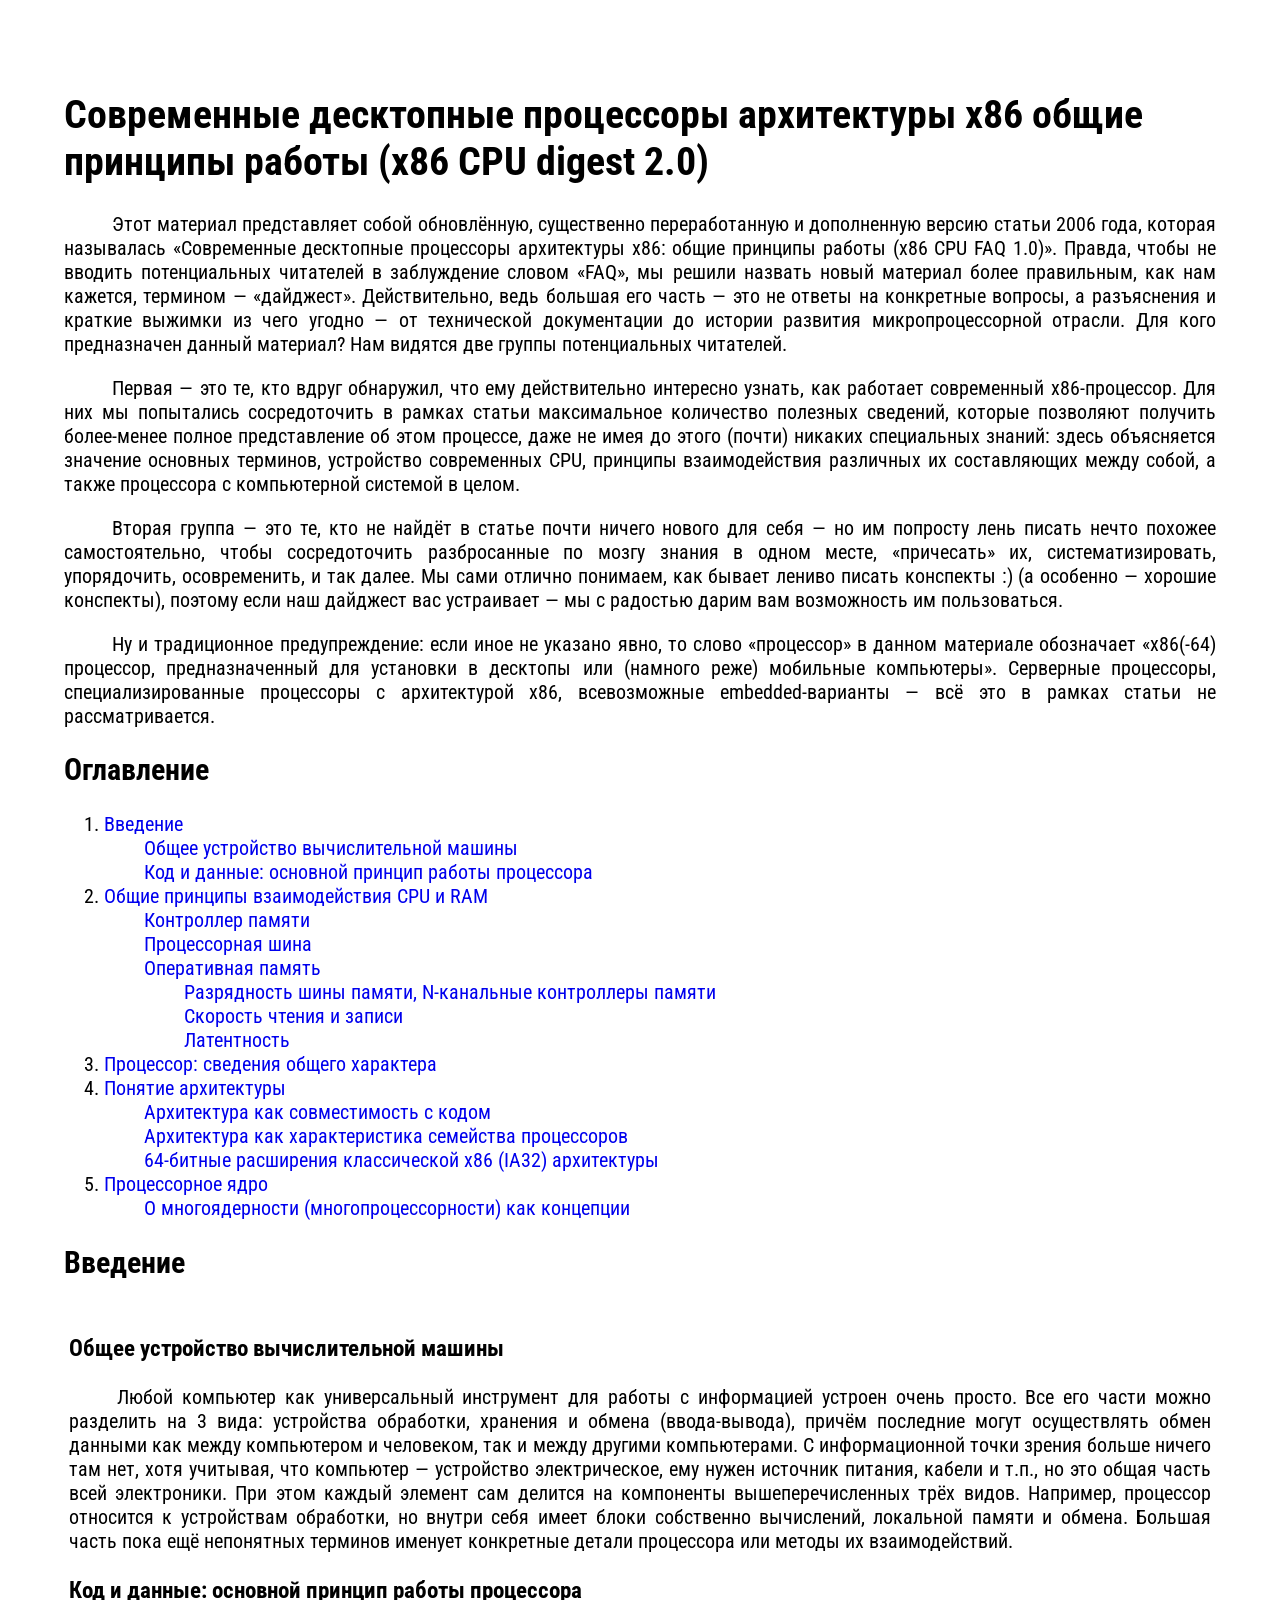
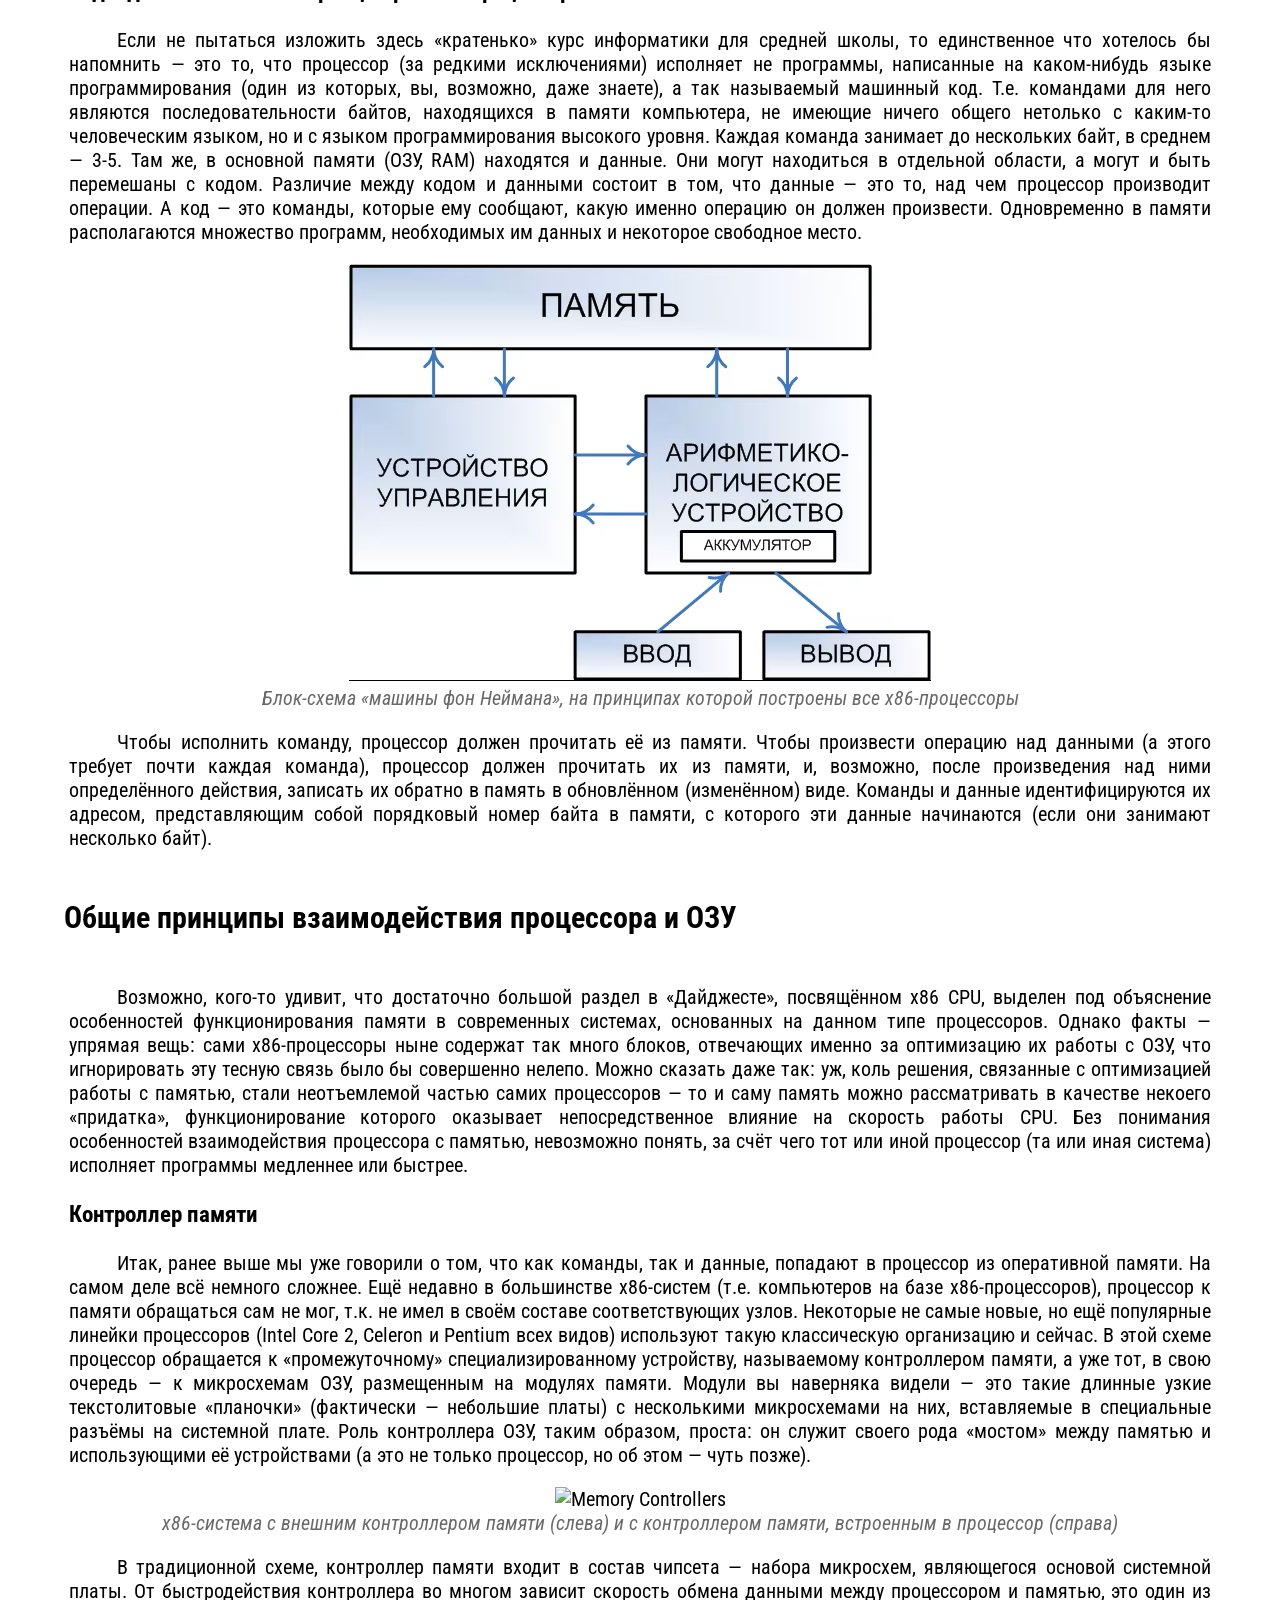
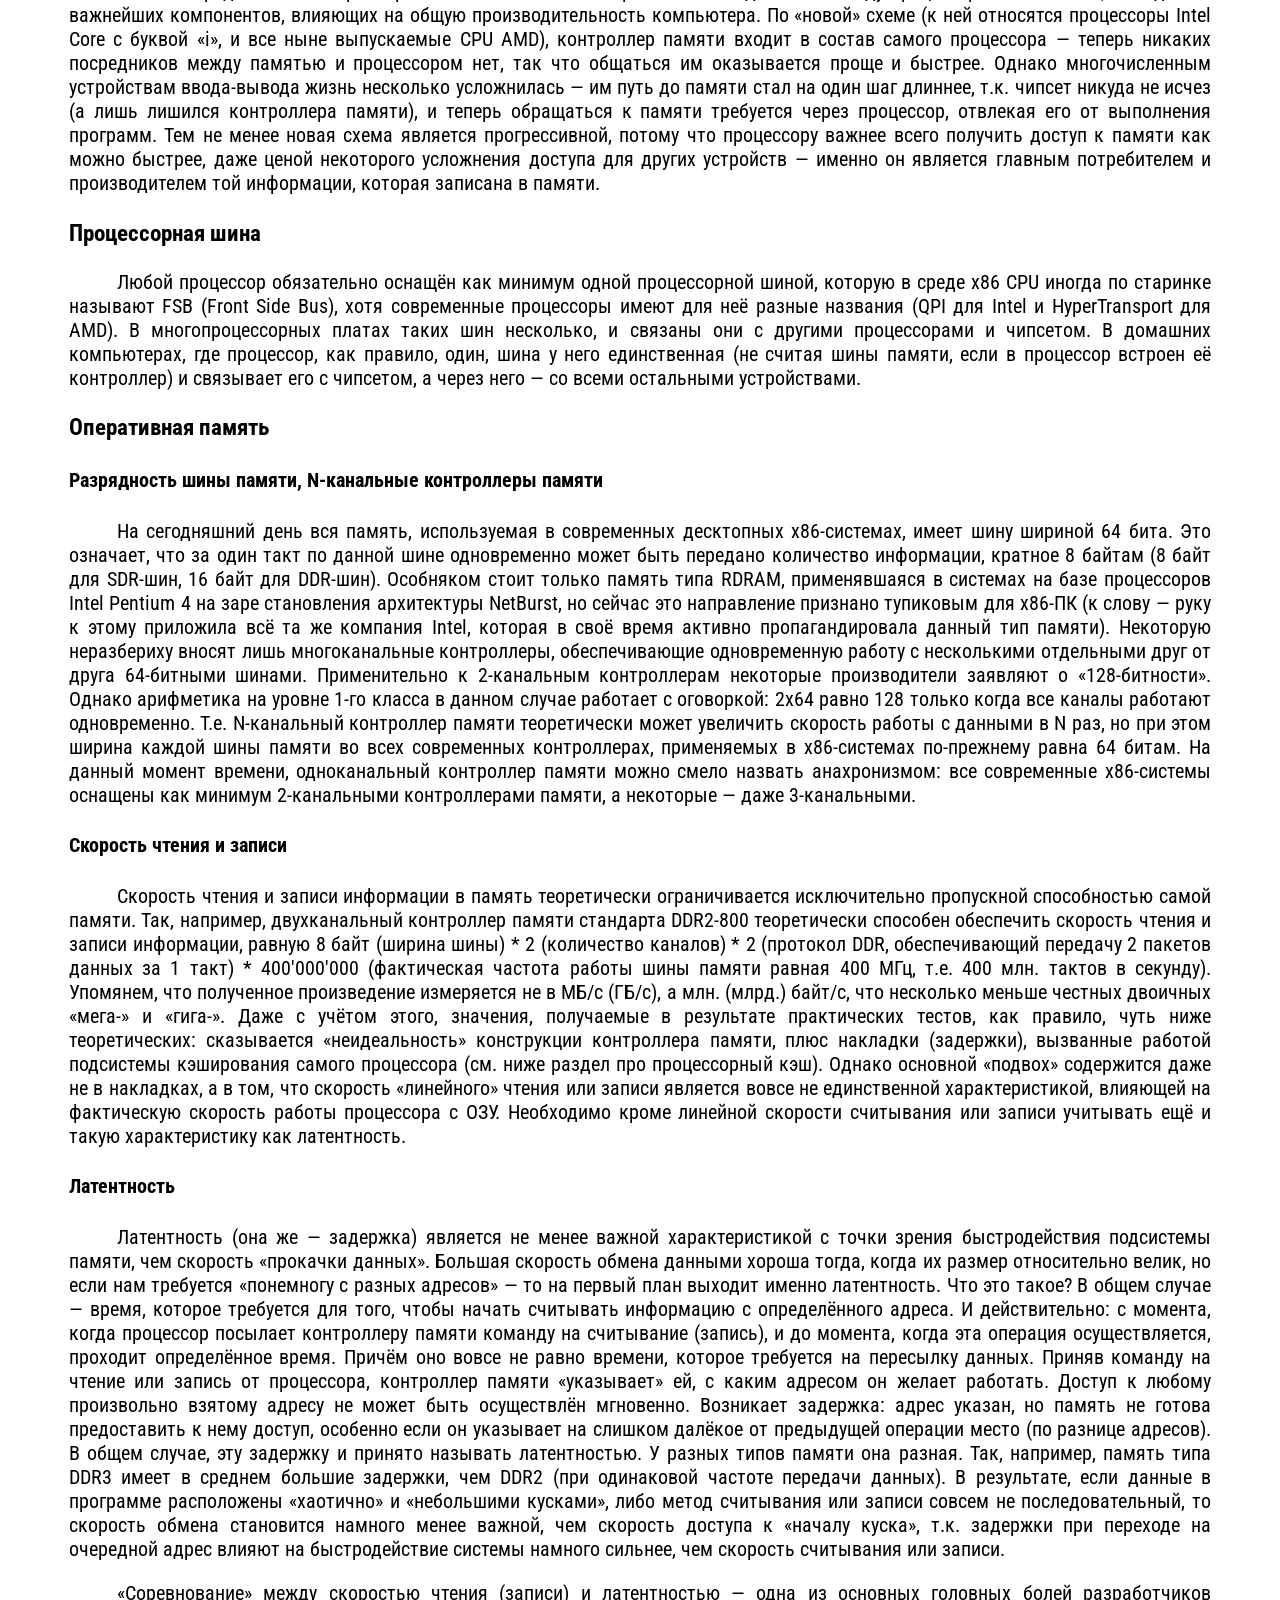
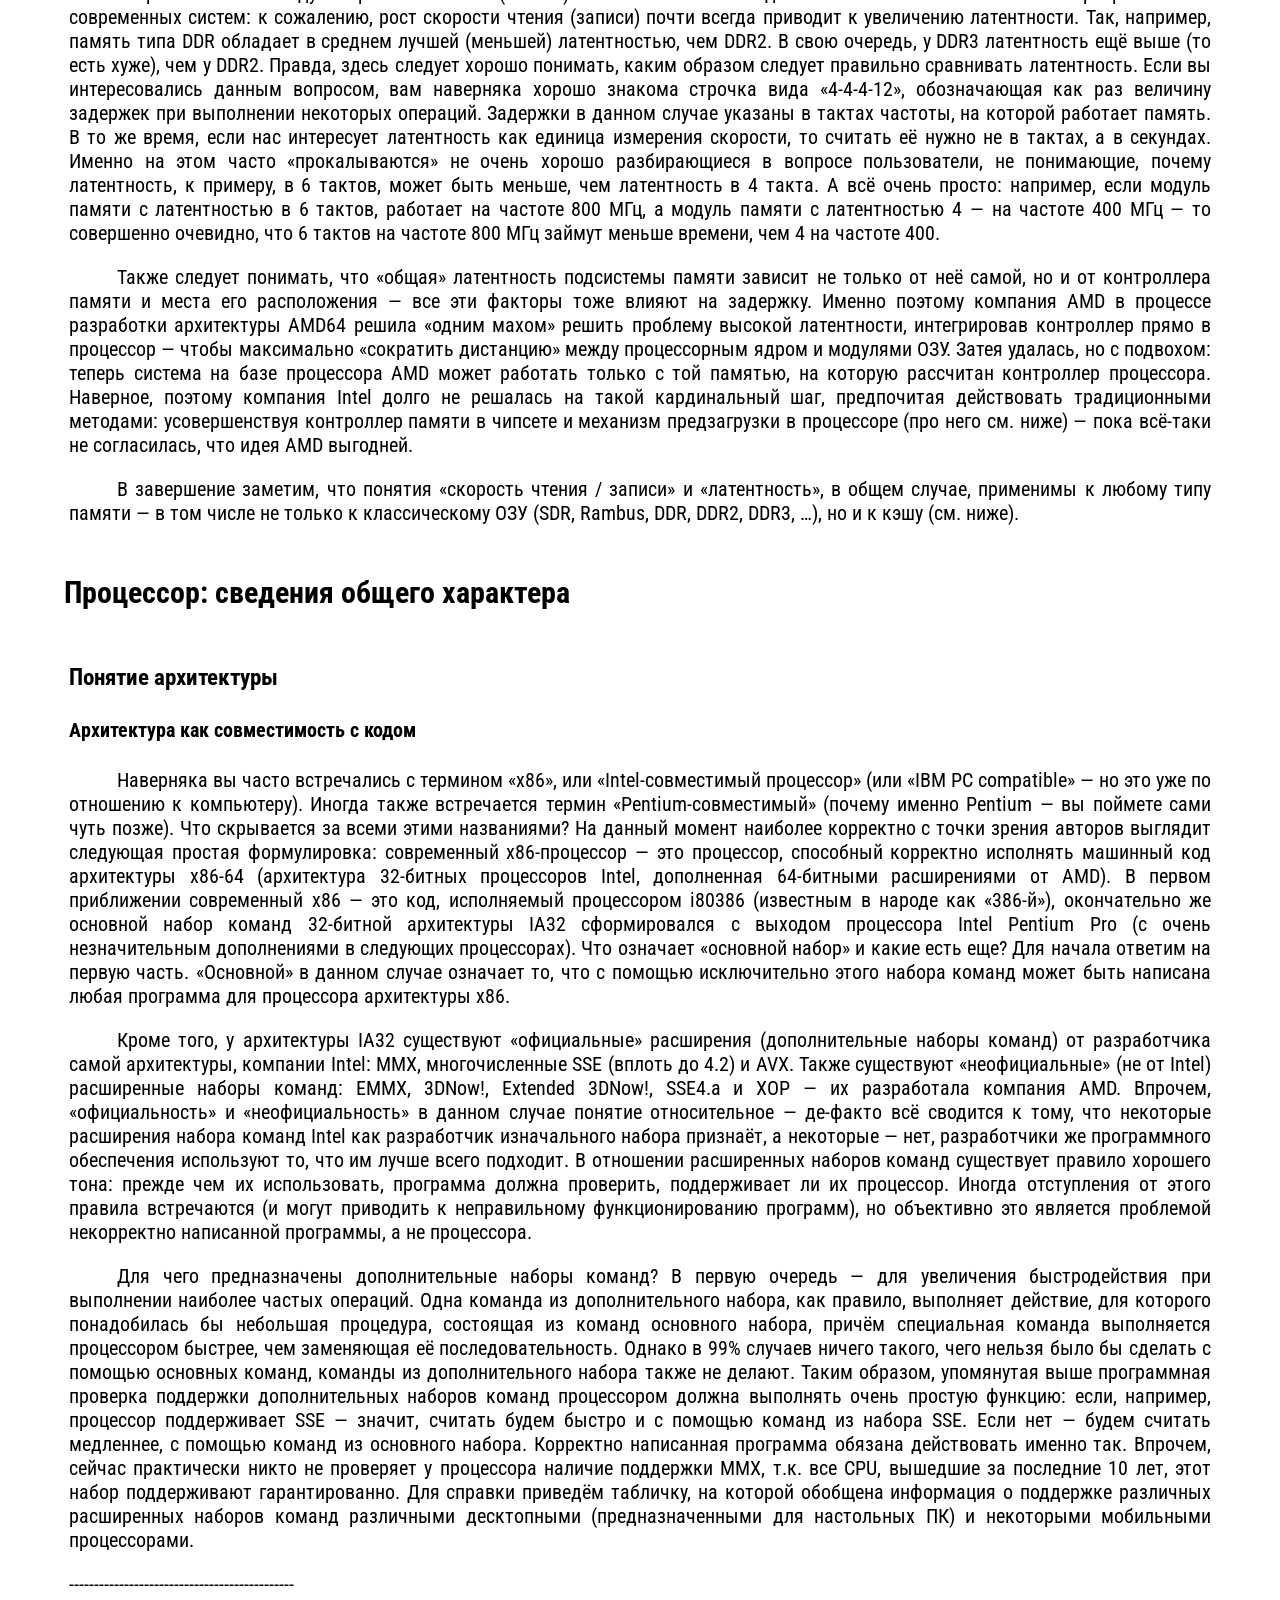
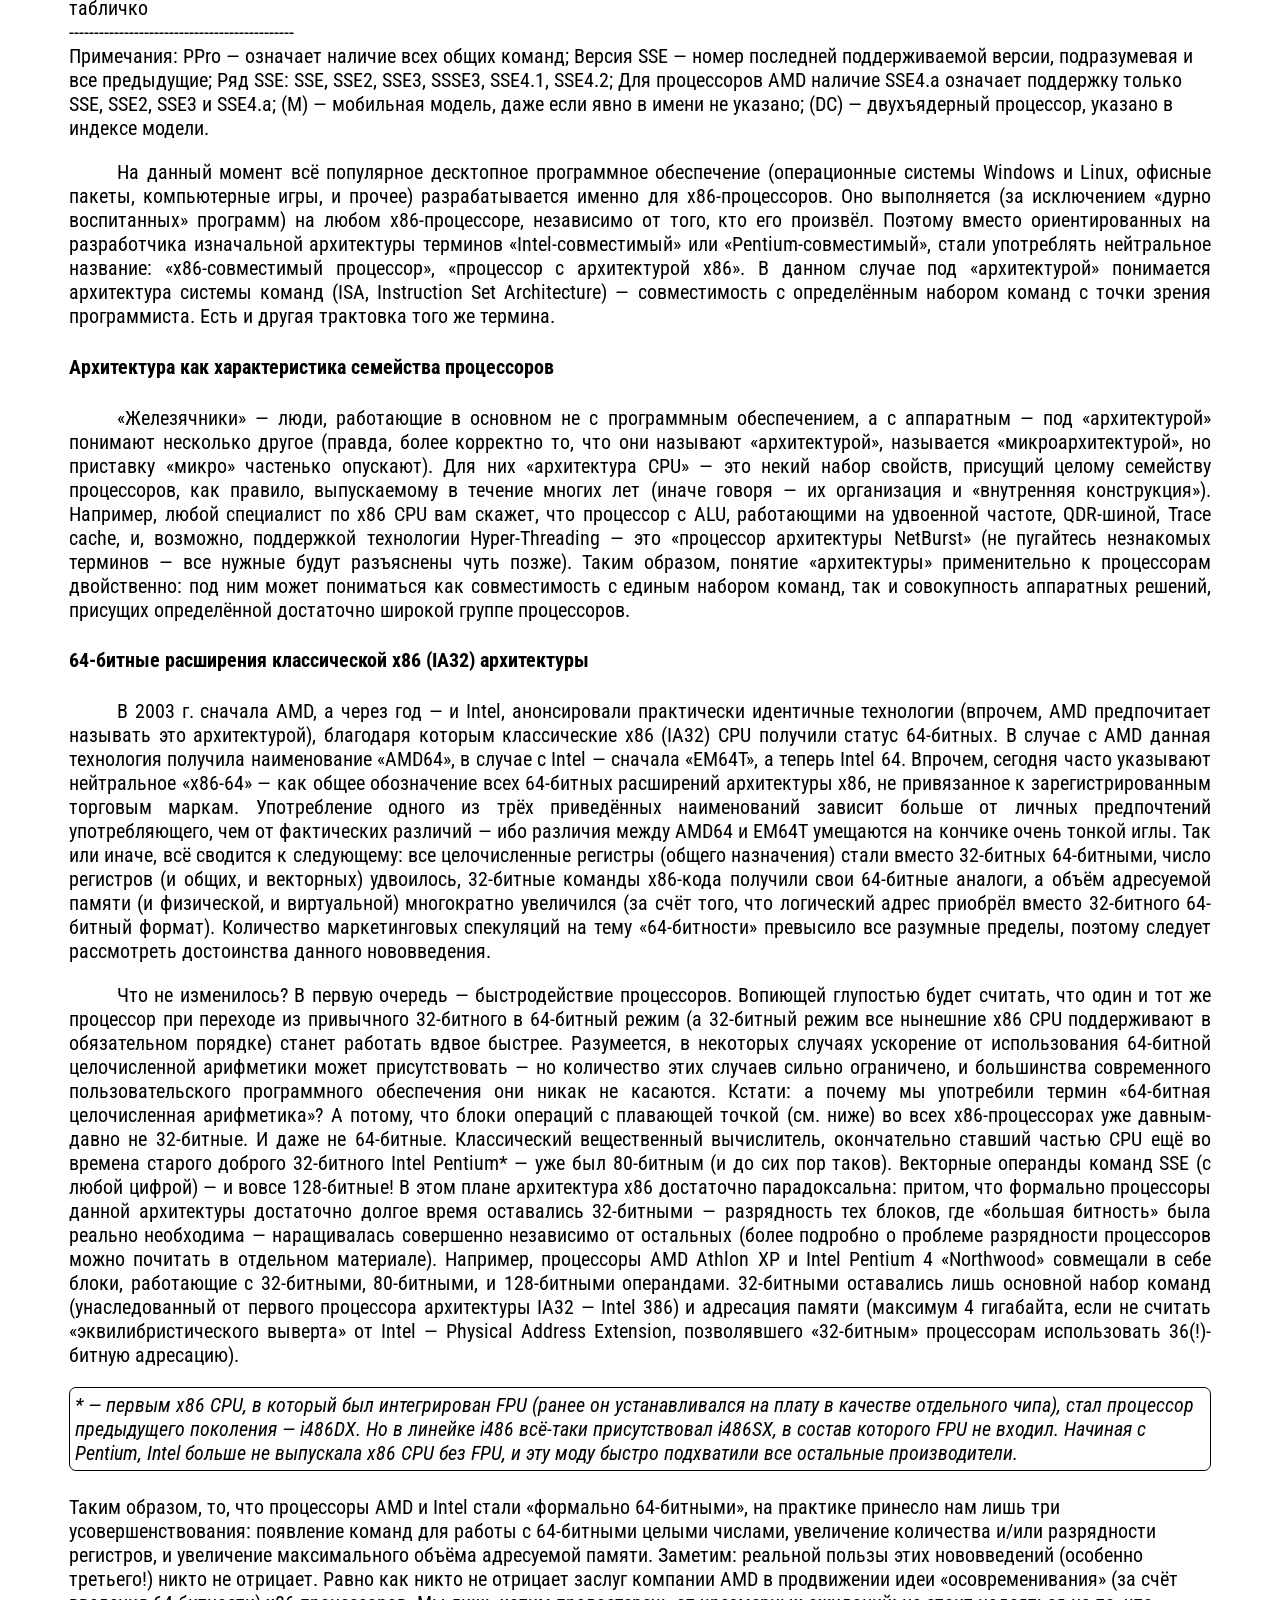
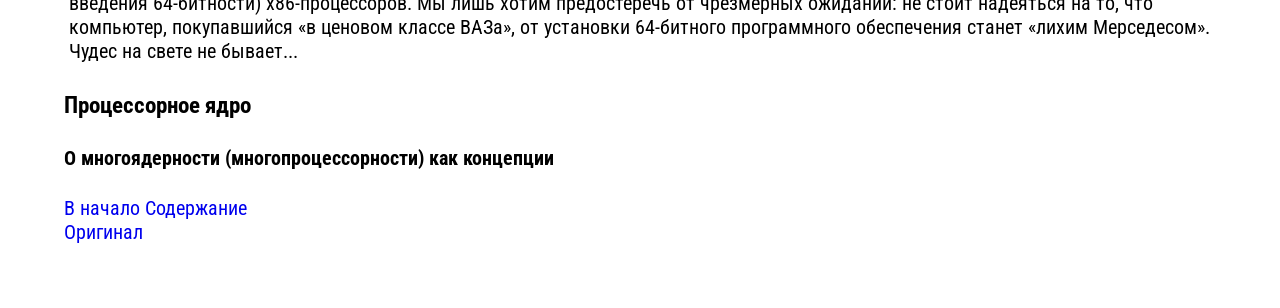
==== commit bd548ccd: "рамка для cite" ====
--- a/01-CPU/CPU.html
+++ b/01-CPU/CPU.html
@@ -350,9 +350,10 @@
         обобщена информация о поддержке различных расширенных наборов команд различными десктопными (предназначенными
         для
         настольных ПК) и некоторыми мобильными процессорами.</p>
-    ---------------------------------------------
-    табличко
-    ---------------------------------------------
+    ---------------------------------------------<br>
+    табличко <br>
+    ---------------------------------------------<br>
+
     Примечания:
     PPro — означает наличие всех общих команд;
     Версия SSE — номер последней поддерживаемой версии, подразумевая и все предыдущие;
@@ -432,13 +433,16 @@
         «эквилибристического выверта» от Intel — Physical Address Extension, позволявшего «32-битным» процессорам
         использовать 36(!)-битную адресацию).</p>
 
-    <cite>* — первым x86 CPU, в который был интегрирован FPU (ранее он устанавливался на плату в качестве отдельного
-        чипа),
-        стал
-        процессор предыдущего поколения — i486DX. Но в линейке i486 всё-таки присутствовал i486SX, в состав которого FPU
-        не
-        входил. Начиная с Pentium, Intel больше не выпускала x86 CPU без FPU, и эту моду быстро подхватили все остальные
-        производители.</cite><br>
+    <div class="cite">
+        <cite>
+        * — первым x86 CPU, в который был интегрирован FPU (ранее он устанавливался на плату в качестве отдельного
+        чипа), стал процессор предыдущего поколения — i486DX. Но в линейке i486 всё-таки присутствовал i486SX, в состав
+        которого FPU не входил. Начиная с Pentium, Intel больше не выпускала x86 CPU без FPU, и эту моду быстро
+        подхватили все остальные производители.
+        <br>
+        </cite>
+    </div>
+    <br>
 
     Таким образом, то, что процессоры AMD и Intel стали «формально 64-битными», на практике принесло нам лишь три
     усовершенствования: появление команд для работы с 64-битными целыми числами, увеличение количества и/или разрядности
--- a/01-CPU/CPU.css
+++ b/01-CPU/CPU.css
@@ -4,14 +4,14 @@
     font-family: "Roboto Condensed", Tahoma, Geneva, Verdana, sans-serif;
     font-size: 20px;
     padding: 5%;
-    background-image: url("img/pcb.jpg");
+    /*background-image: url("img/pcb.jpg");*/
     background-repeat: no-repeat;
     background-attachment: fixed;
     background-size: cover;
 
     /*Фильтры*/
     margin: 0;
-    backdrop-filter: hue-rotate(200deg) brightness(140%) grayscale(80%) blur(3px) ;
+    backdrop-filter: hue-rotate(200deg) brightness(140%) grayscale(80%) blur(2px) ;
 
 }
 
@@ -129,7 +129,7 @@
 ------------
 */
 }
-div~div > p + p
-{
+.cite{
 
+    border: solid 1px;
 }
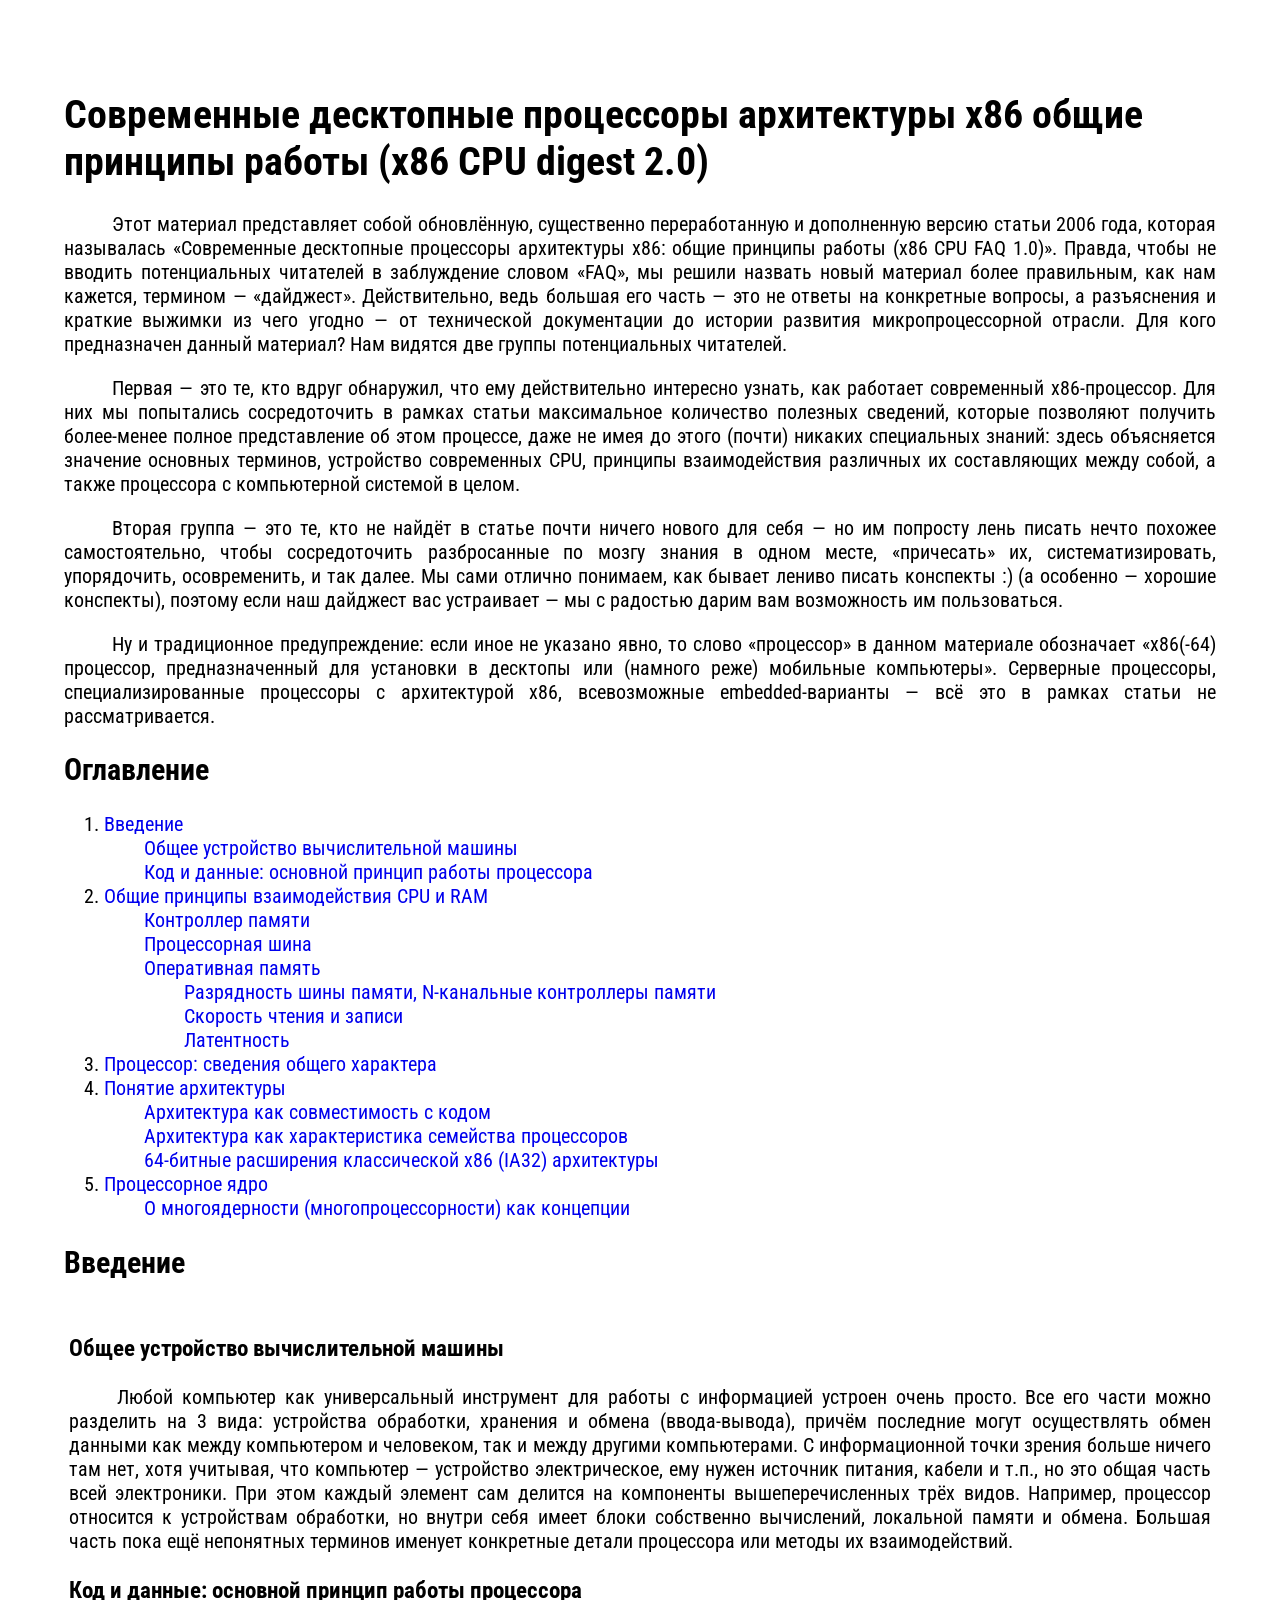
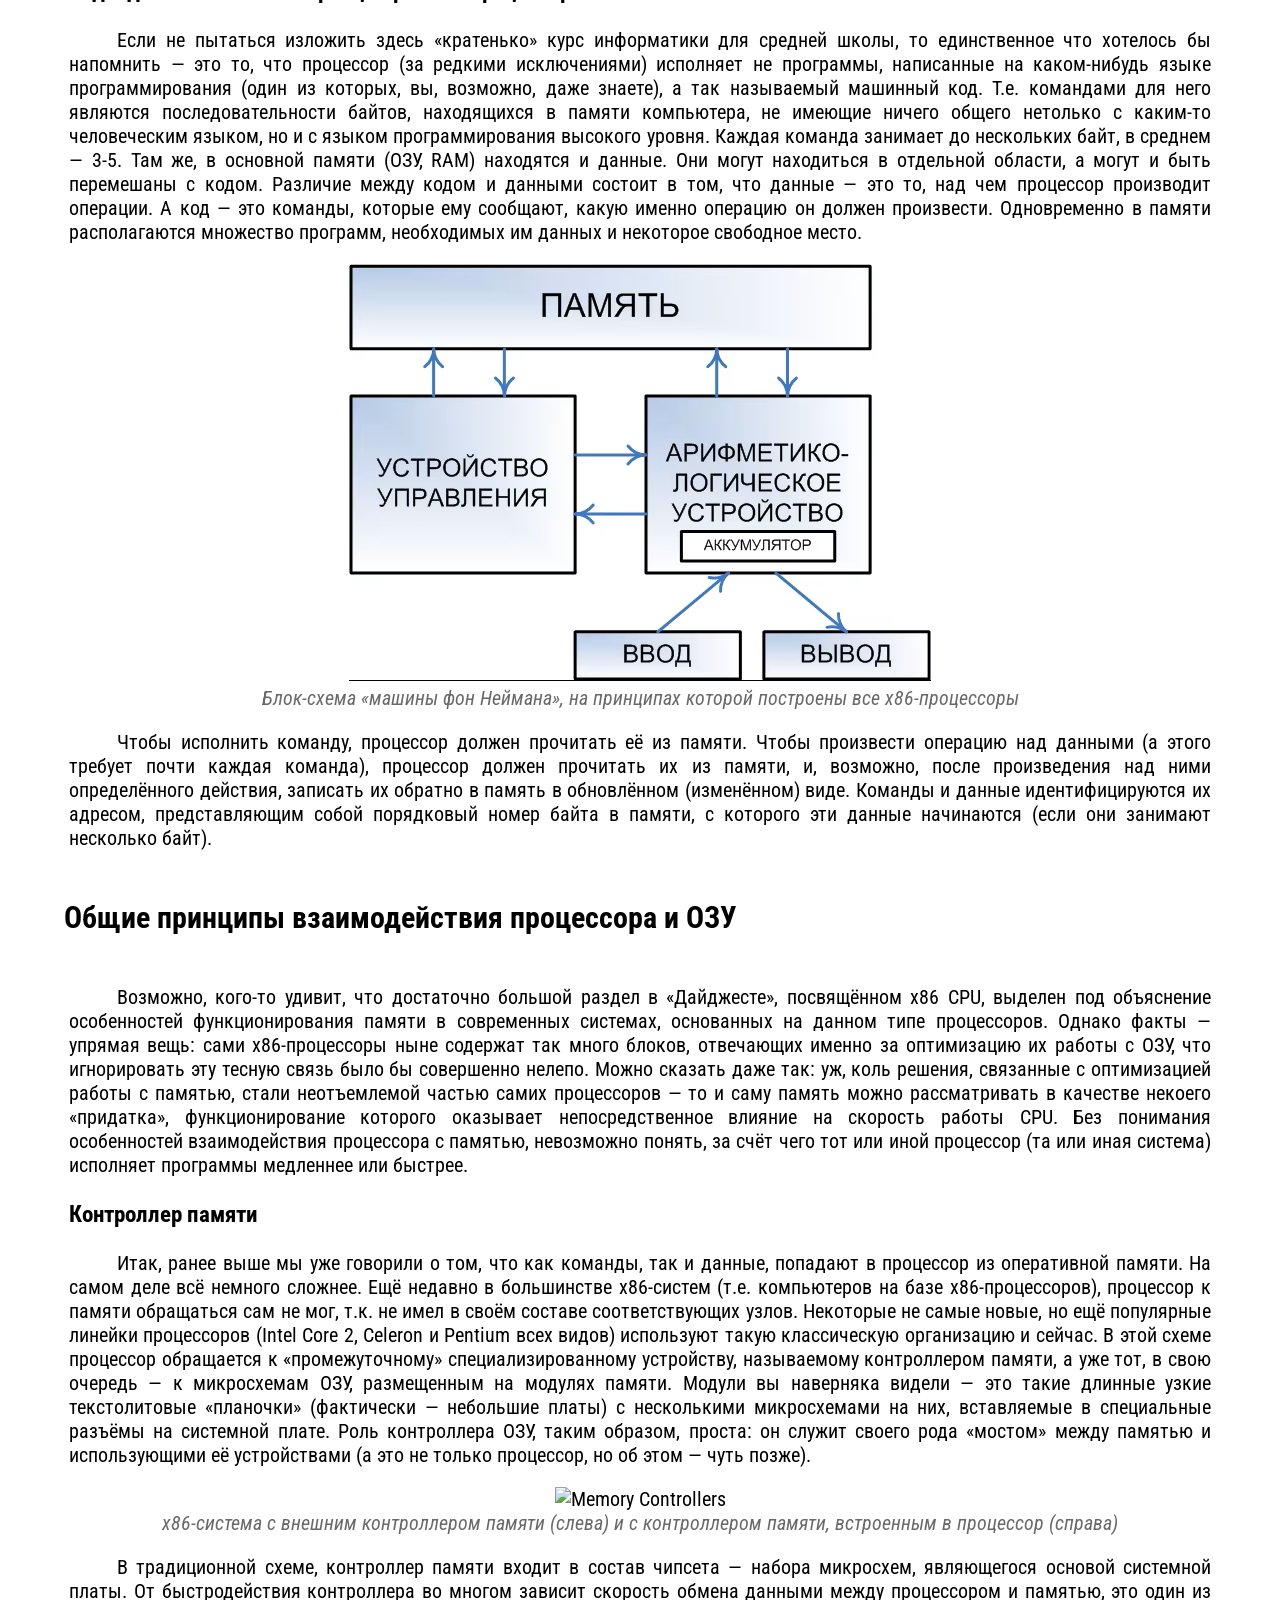
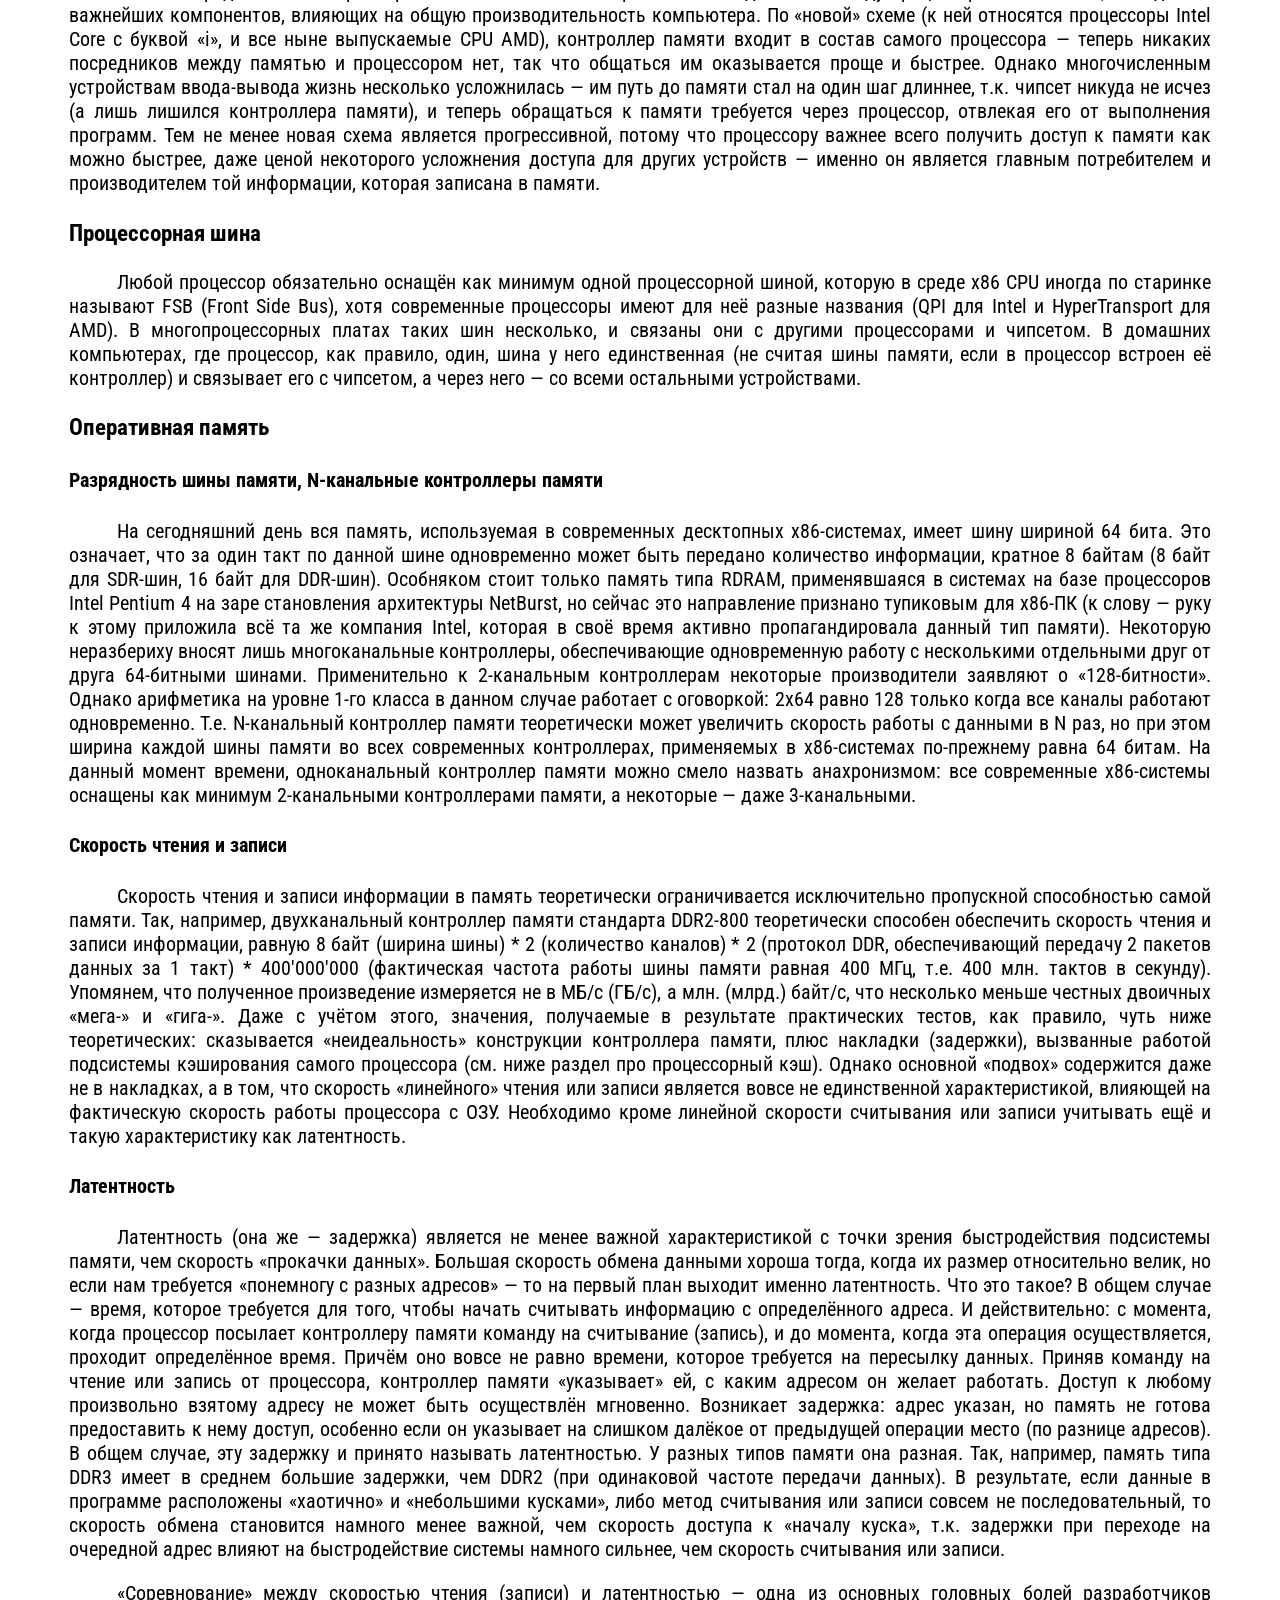
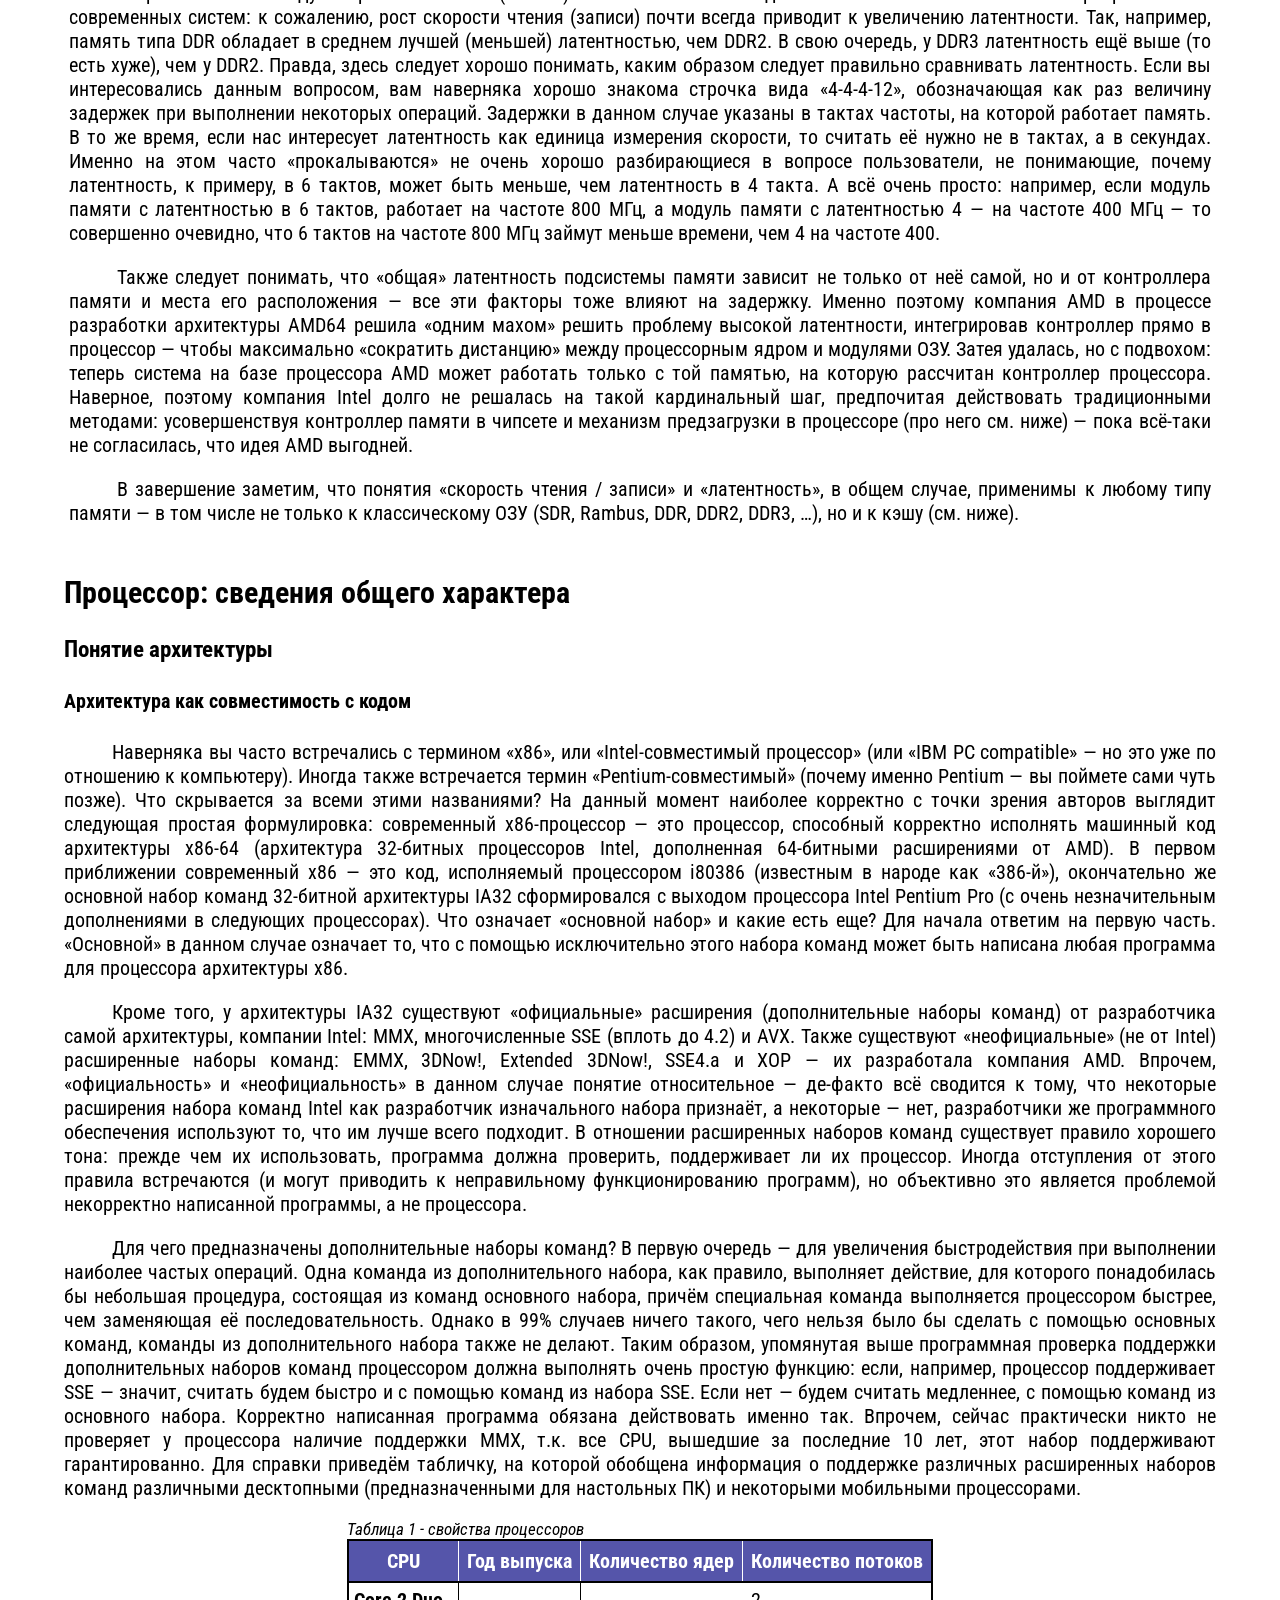
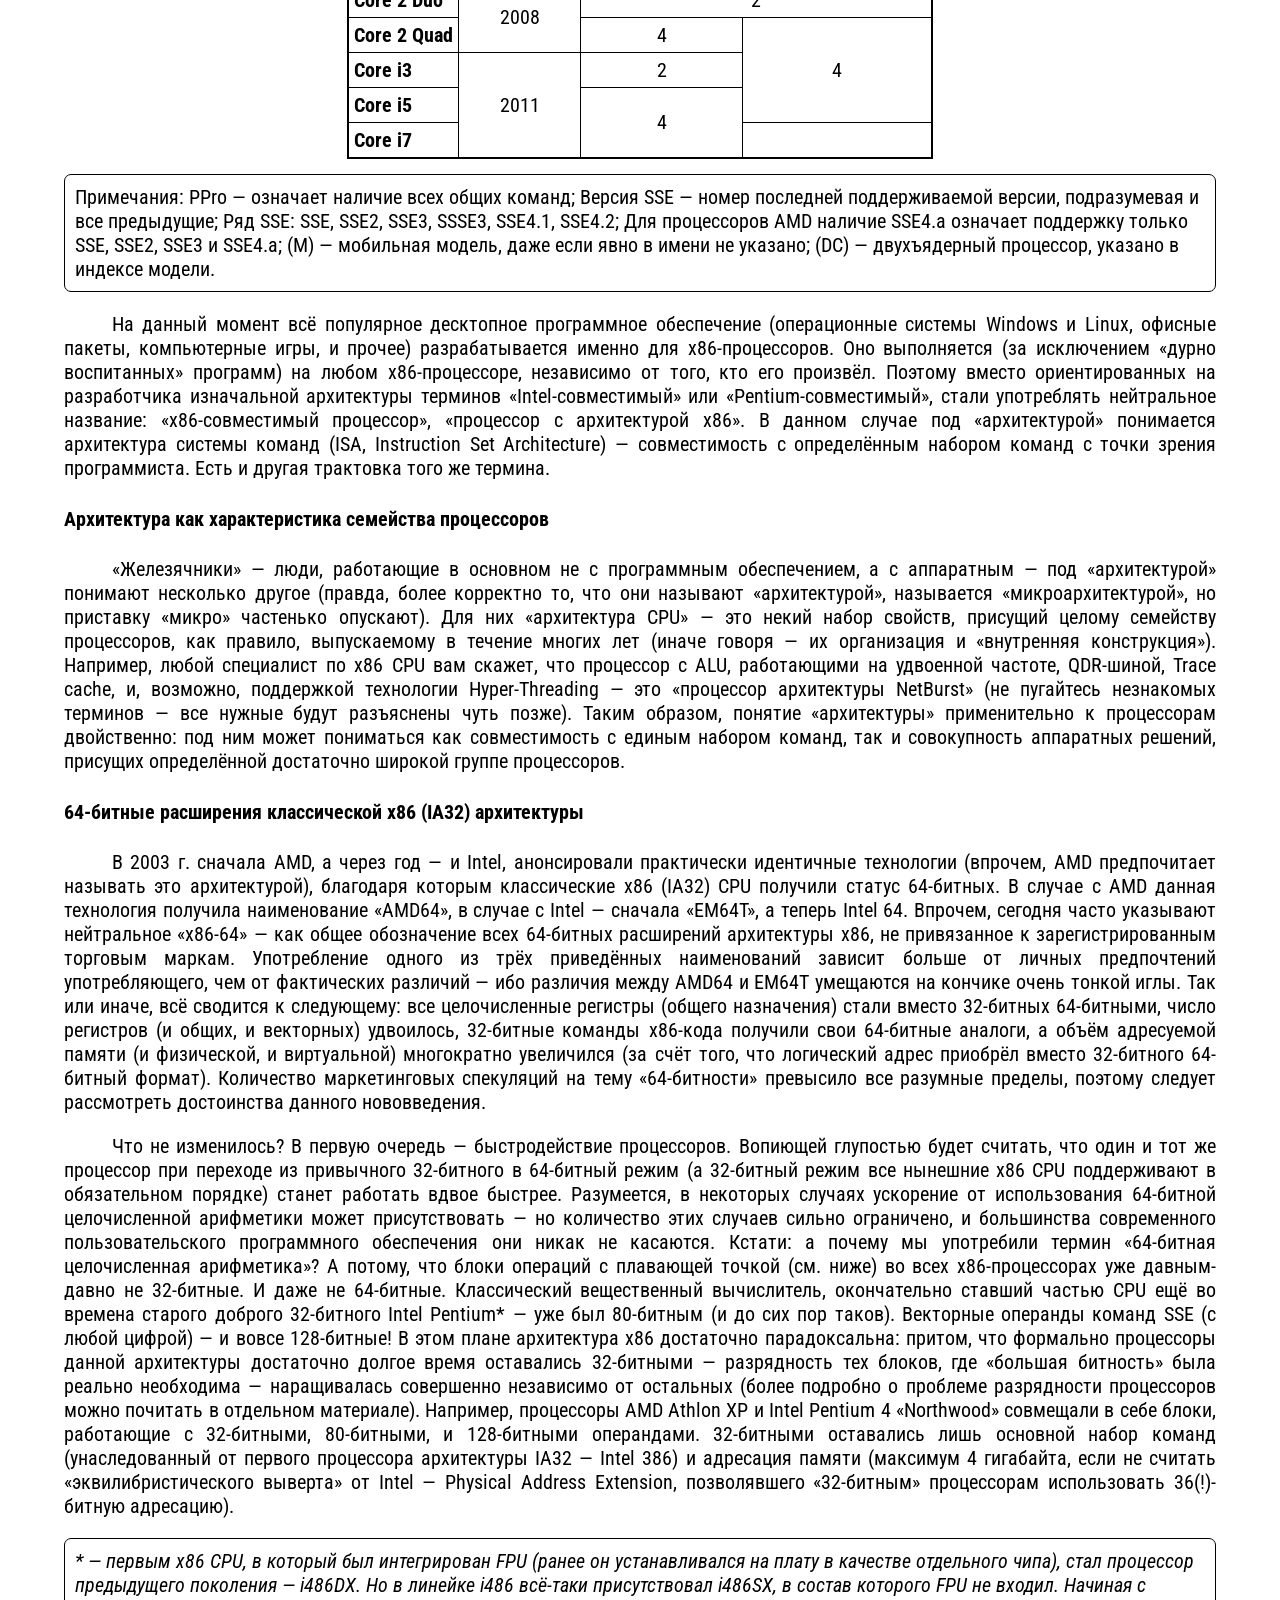
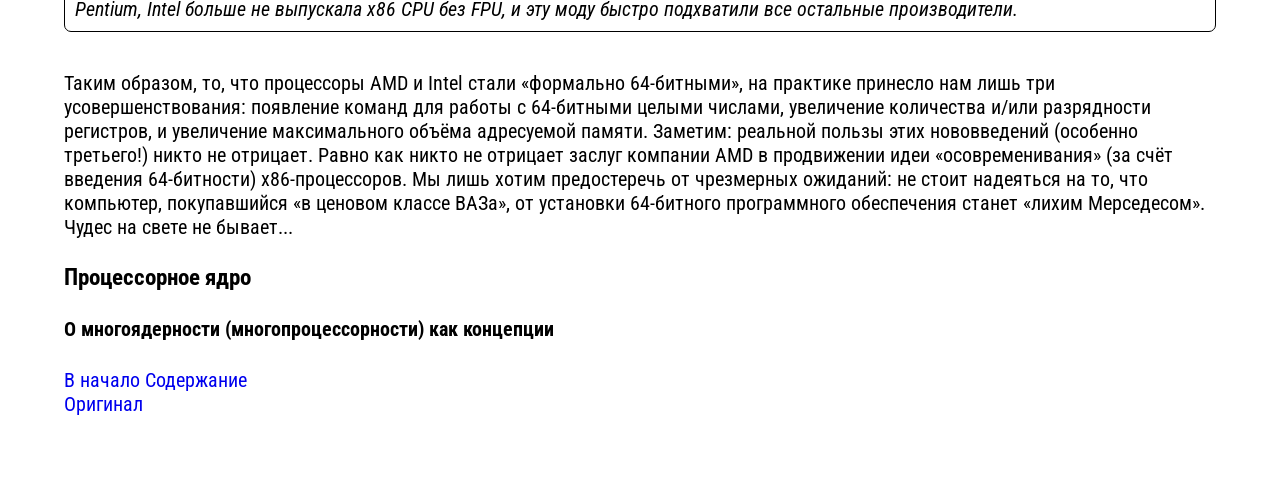
==== commit cb795457: "tables" ====
--- a/01-CPU/CPU.html
+++ b/01-CPU/CPU.html
@@ -4,6 +4,7 @@
     <meta charset="UTF-8">
     <title>CPU</title>
     <link rel="stylesheet" href="CPU.css">
+    <link rel="stylesheet" href="Table.css">
 </head>
 <body>
 <h1>Современные десктопные процессоры архитектуры x86
@@ -296,7 +297,7 @@
 </div>
 
 <h2 id="cpu-general-info"><span>Процессор: сведения общего характера</span></h2>
-<div>
+
     <h3 id="cpu-architecture">Понятие архитектуры</h3>
     <h4 id="cpu-code-compatibility">Архитектура как совместимость с кодом</h4>
     <p>Наверняка вы часто встречались с термином «x86», или «Intel-совместимый процессор» (или «IBM PC compatible» — но
@@ -350,17 +351,56 @@
         обобщена информация о поддержке различных расширенных наборов команд различными десктопными (предназначенными
         для
         настольных ПК) и некоторыми мобильными процессорами.</p>
-    ---------------------------------------------<br>
-    табличко <br>
-    ---------------------------------------------<br>
-
-    Примечания:
-    PPro — означает наличие всех общих команд;
-    Версия SSE — номер последней поддерживаемой версии, подразумевая и все предыдущие;
-    Ряд SSE: SSE, SSE2, SSE3, SSSE3, SSE4.1, SSE4.2;
-    Для процессоров AMD наличие SSE4.a означает поддержку только SSE, SSE2, SSE3 и SSE4.a;
-    (M) — мобильная модель, даже если явно в имени не указано;
-    (DC) — двухъядерный процессор, указано в индексе модели.
+    <table id="cpu-properties">
+        <caption><em>Таблица 1 - свойства процессоров</em></caption>
+        <thead>
+        <tr>
+            <th>CPU</th>
+            <th>Год выпуска</th>
+            <th>Количество ядер</th>
+            <th>Количество потоков</th>
+        </tr>
+        </thead>
+        <tbody>
+            <tr>
+                <th>Core 2 Duo</th>
+                <td rowspan="2">2008</td>
+                <td colspan="2 2">2</td>
+<!--                <td>2</td>-->
+            </tr> <tr>
+                <th>Core 2 Quad</th>
+<!--                <td>2008</td>-->
+                <td>4</td>
+                <td rowspan="3">4</td>
+            </tr> <tr>
+                <th>Core i3</th>
+                <td rowspan="3">2011</td>
+                <td>2</td>
+<!--                <td>4</td>-->
+            </tr> <tr>
+                <th>Core i5</th>
+<!--                <td>2011</td>-->
+                <td rowspan="2">4</td>
+<!--                <td>8</td>-->
+            </tr>
+            <tr>
+                <th>Core i7</th>
+<!--                <td>2011</td>-->
+<!--                <td>4</td>-->
+<!--                <td>8</td>-->
+
+            </tr>
+        </tbody>
+    </table>
+
+    <div class="cite">Примечания:
+        PPro — означает наличие всех общих команд;
+        Версия SSE — номер последней поддерживаемой версии, подразумевая и все предыдущие;
+        Ряд SSE: SSE, SSE2, SSE3, SSSE3, SSE4.1, SSE4.2;
+        Для процессоров AMD наличие SSE4.a означает поддержку только SSE, SSE2, SSE3 и SSE4.a;
+        (M) — мобильная модель, даже если явно в имени не указано;
+        (DC) — двухъядерный процессор, указано в индексе модели.
+    </div>
 
     <p>На данный момент всё популярное десктопное программное обеспечение (операционные системы Windows и Linux, офисные
         пакеты, компьютерные игры, и прочее) разрабатывается именно для x86-процессоров. Оно выполняется (за исключением
--- a/01-CPU/CPU.css
+++ b/01-CPU/CPU.css
@@ -132,4 +132,17 @@
 .cite{
 
     border: solid 1px;
-}+    /*margin: 20px 40px 70px 100px; !*Внешний отступ по часовой стрелке начиная сверху*!*/
+    /*
+    top-bottom right-left
+    top right-left bottom
+    top right bottom left
+    */
+    margin: 15px auto ;
+    padding: 10px;/*Внутренний отступ по часовой стрелке начиная сверху*/
+}
+/*
+Если margin или padding заданы одним значением, то оно применяется со всех сторон.
+
+
+*/
--- a/01-CPU/Table.css
+++ b/01-CPU/Table.css
@@ -0,0 +1,40 @@
+﻿table
+{
+    border:solid 2px;
+    border-collapse:collapse;
+    margin:15px auto;
+
+}
+table:hover{
+    box-shadow: 0 0 8px 4px gray;
+}
+caption{
+    text-align: left;
+    font-size: smaller;
+}
+thead{
+    border:solid 2px;
+}
+
+thead  th
+{
+    padding: 8px;
+    background-color:rgb(85 85 170);
+    color:white;
+}
+th, td
+{
+    border:solid 1px;
+    padding:5px;
+}
+tbody th{
+    text-align: left;
+}
+td{
+    text-align: center;
+}
+tr:hover{
+    background-color: rgb(85 85 170 / 0.46);
+    backdrop-filter: blur(7px) ;
+}
+
